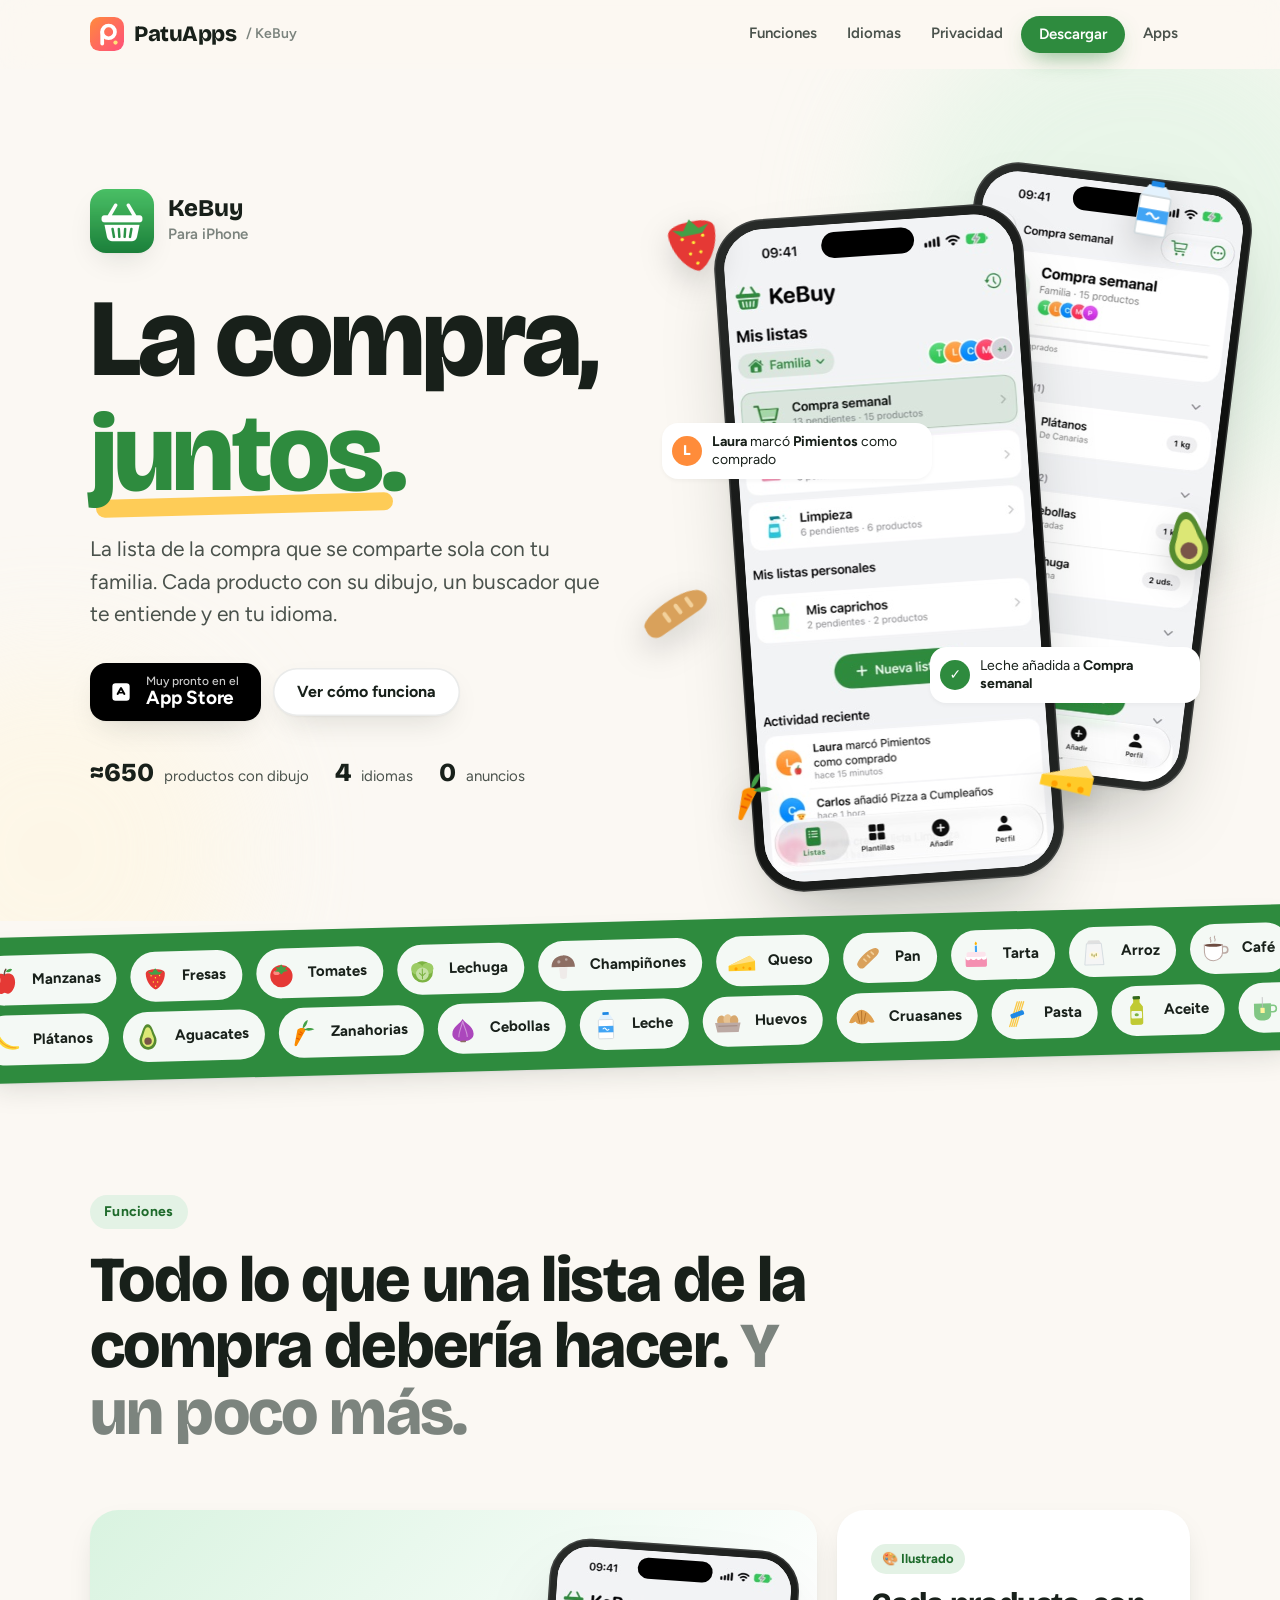
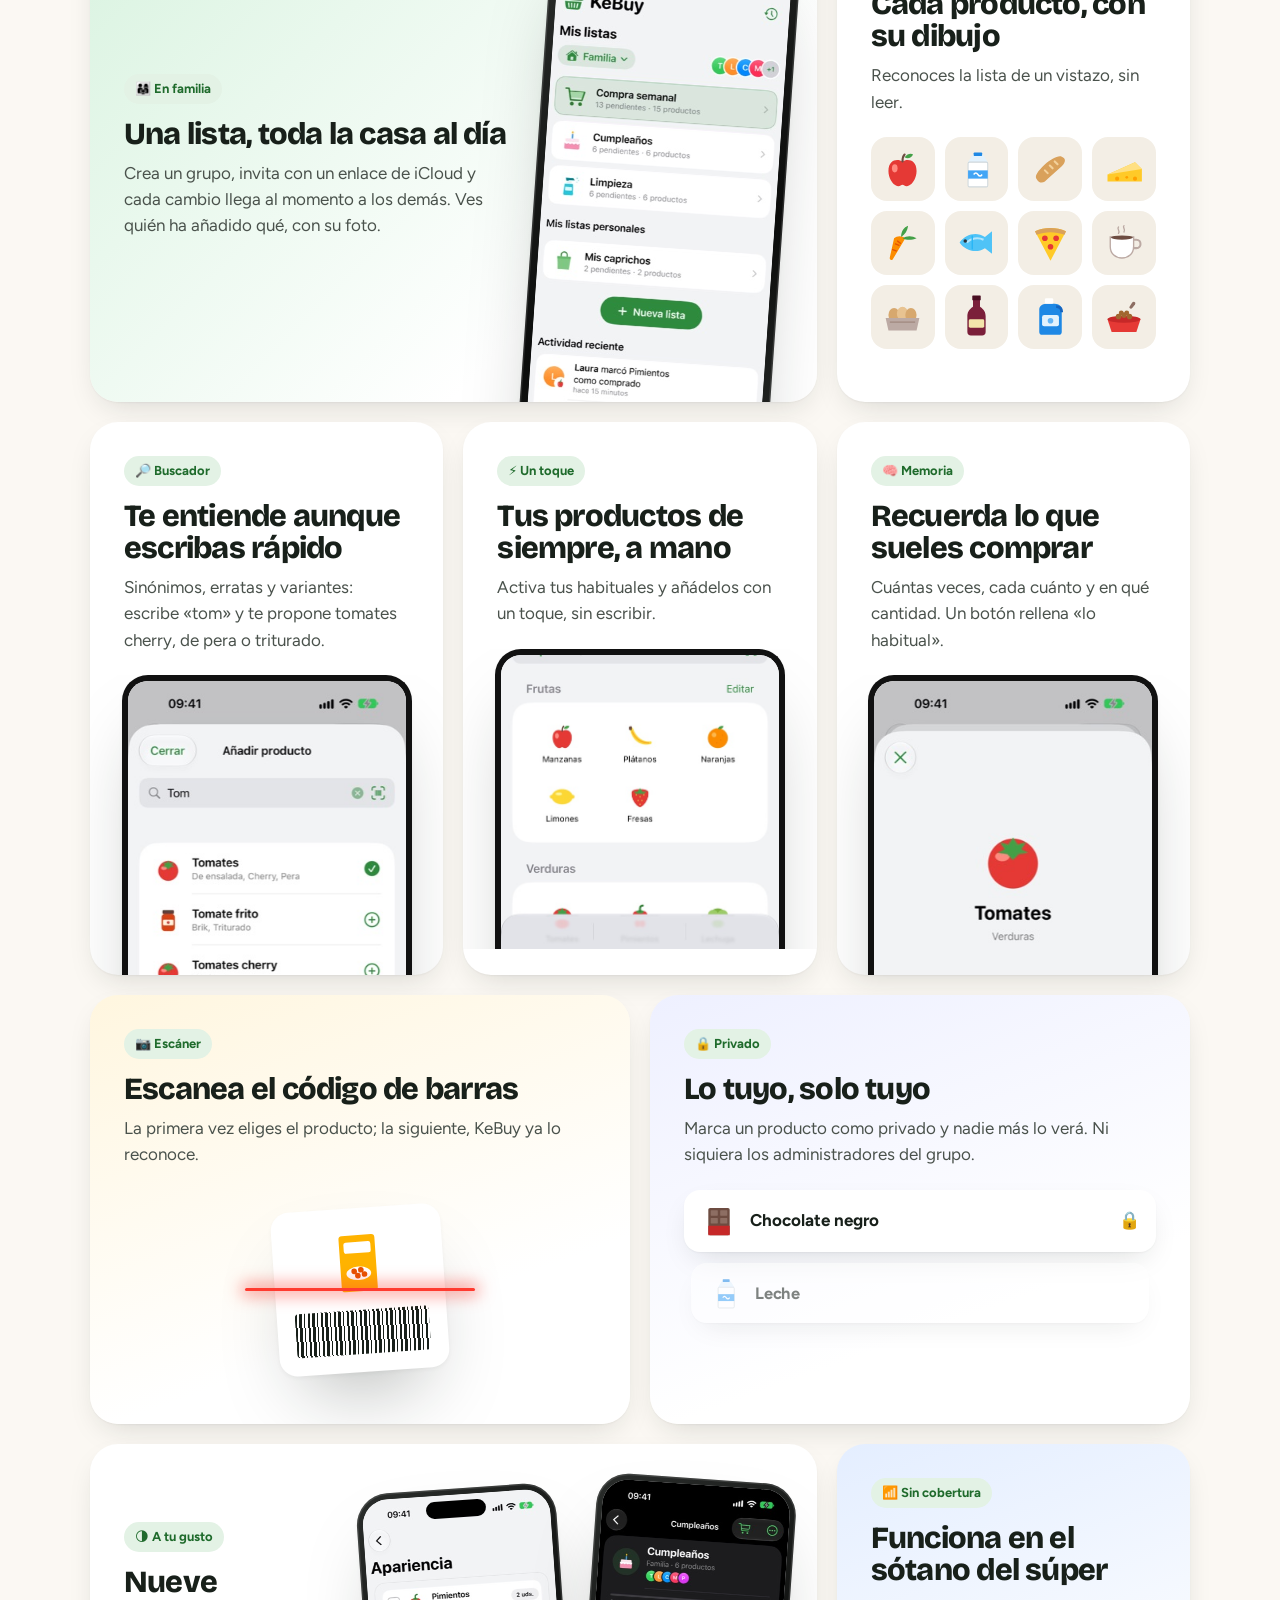
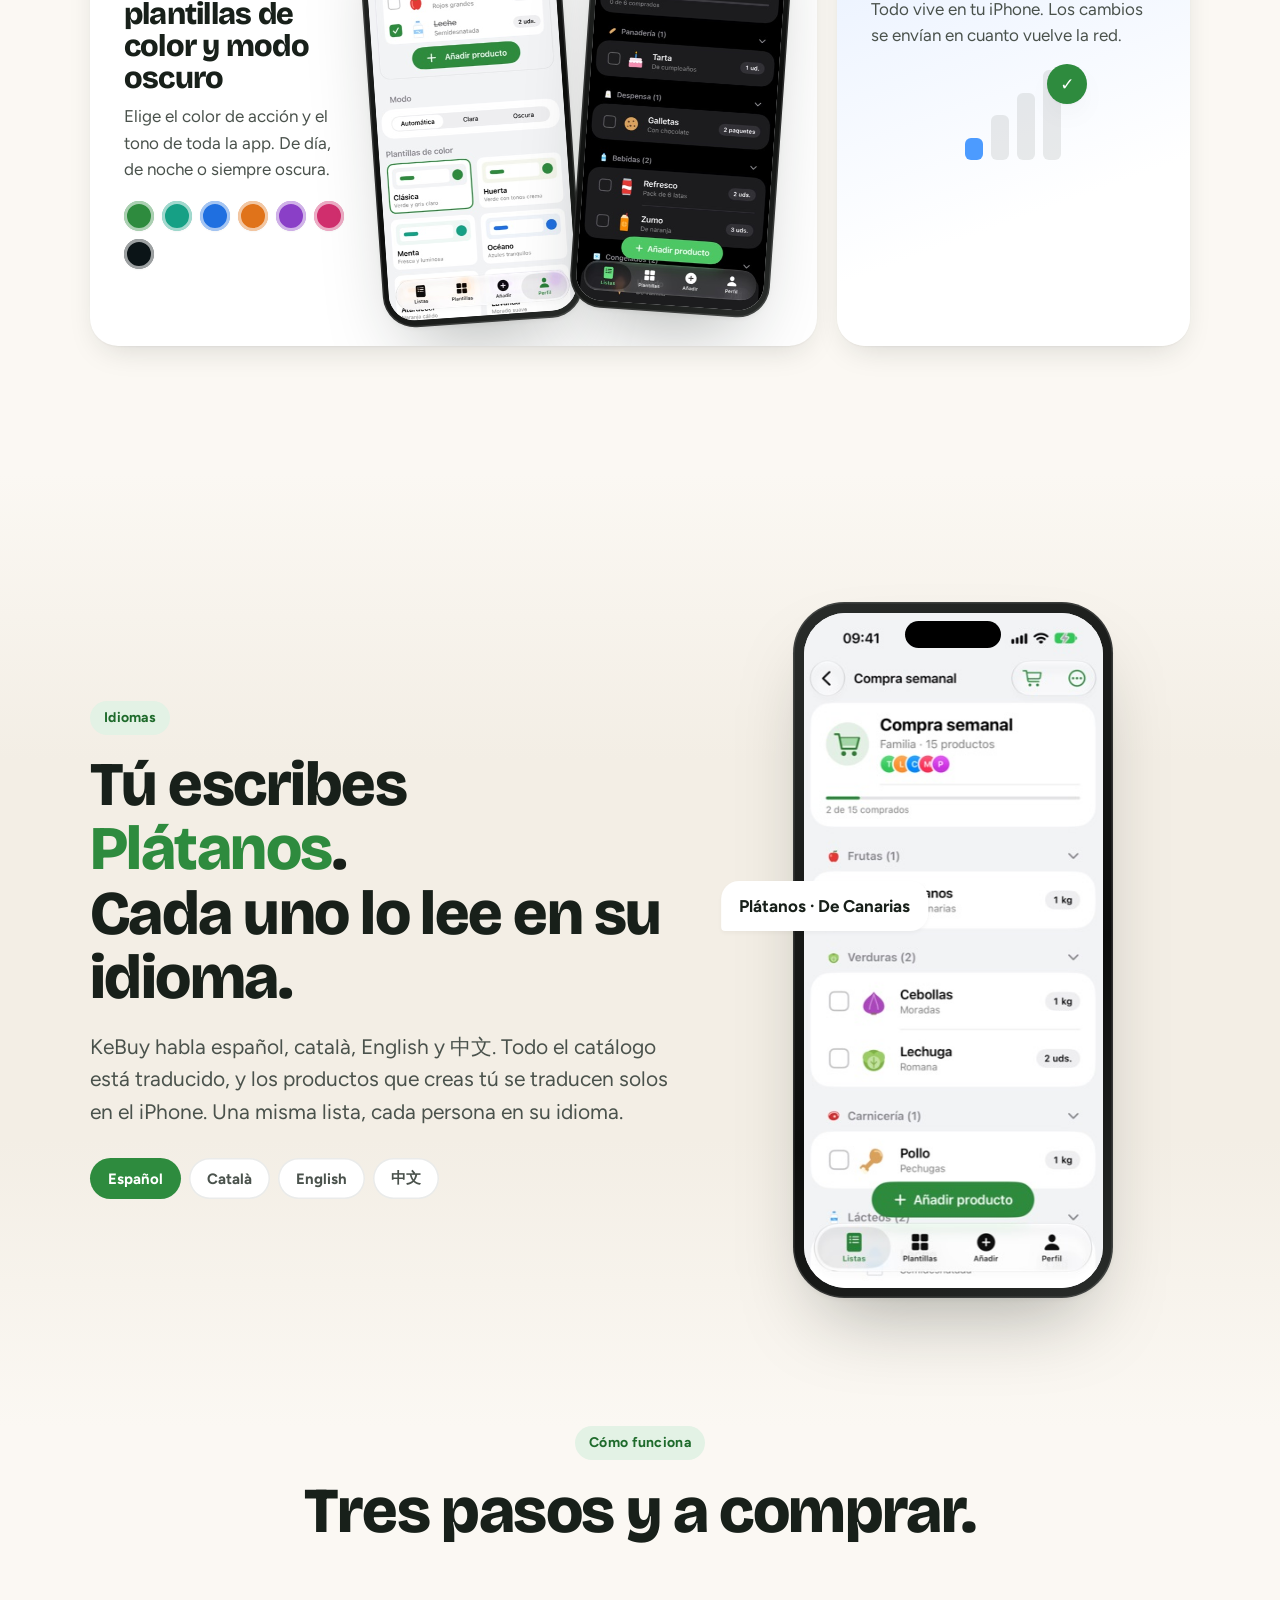
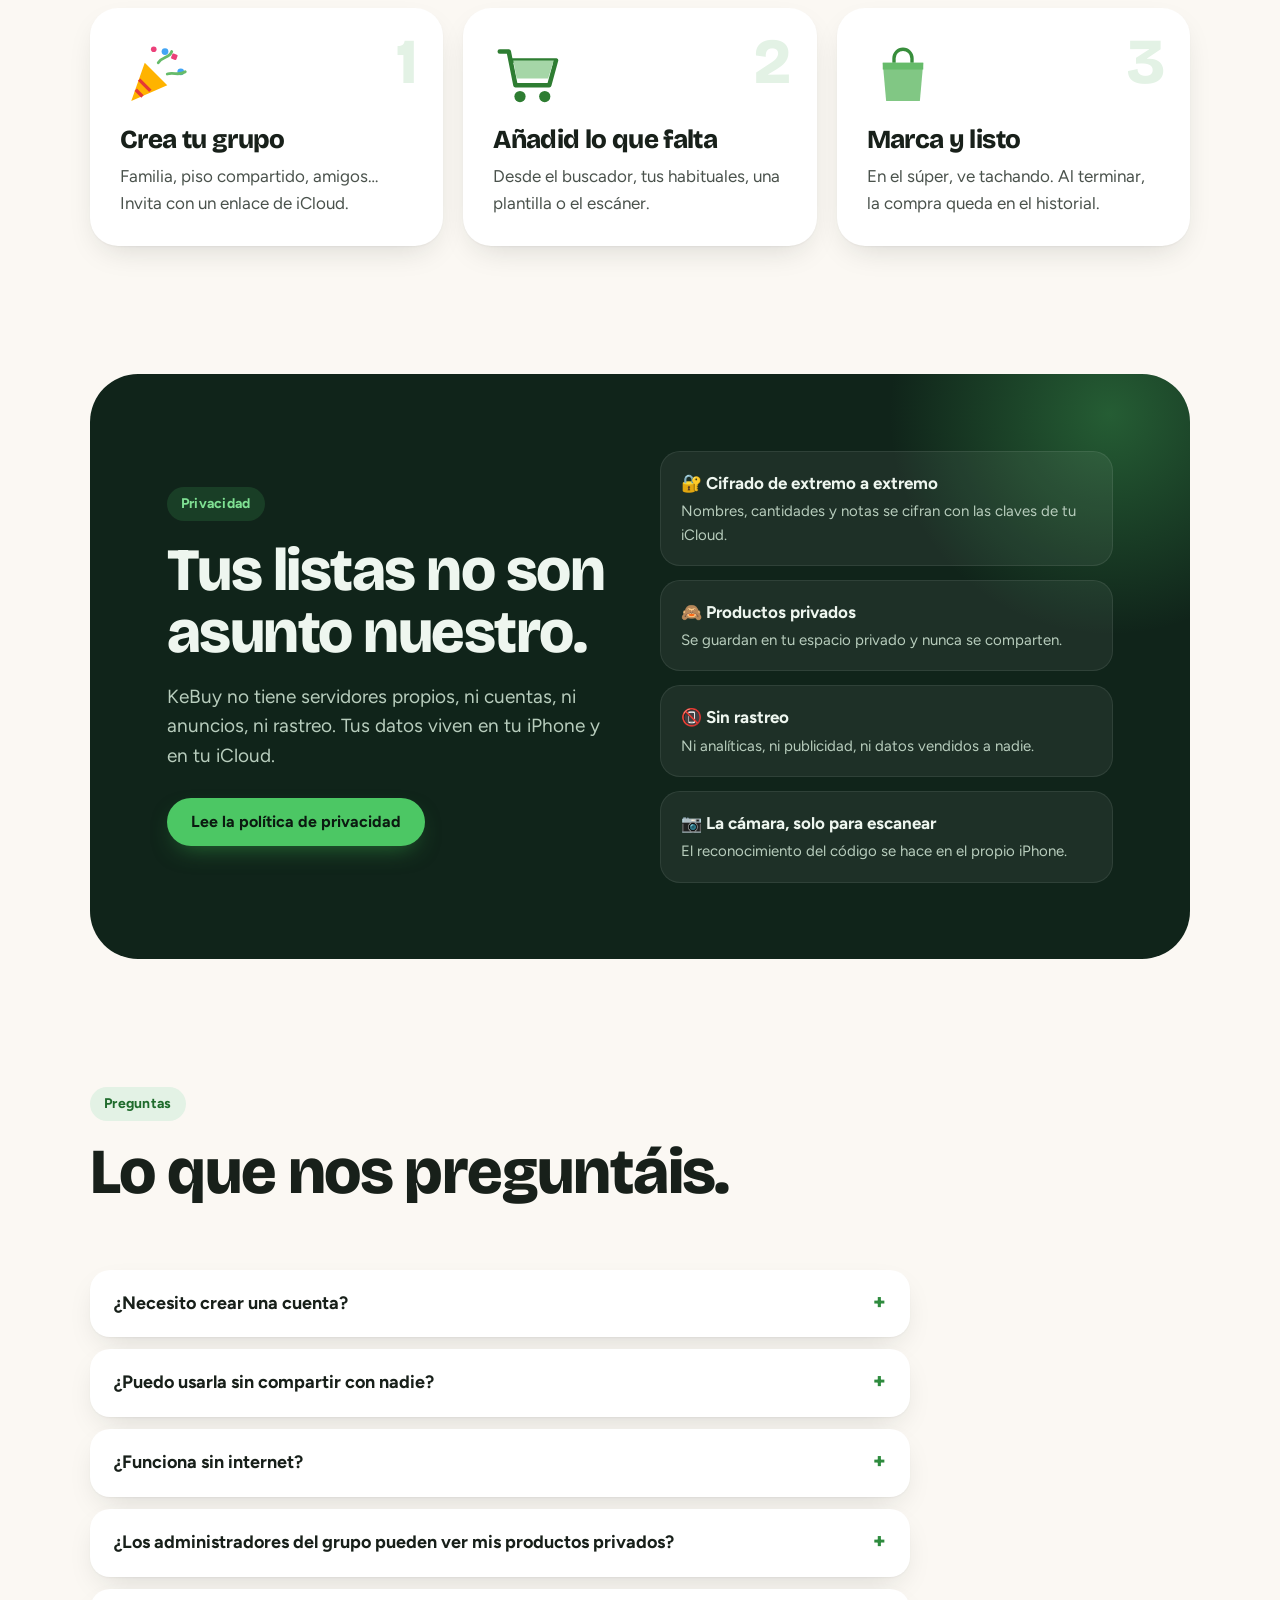
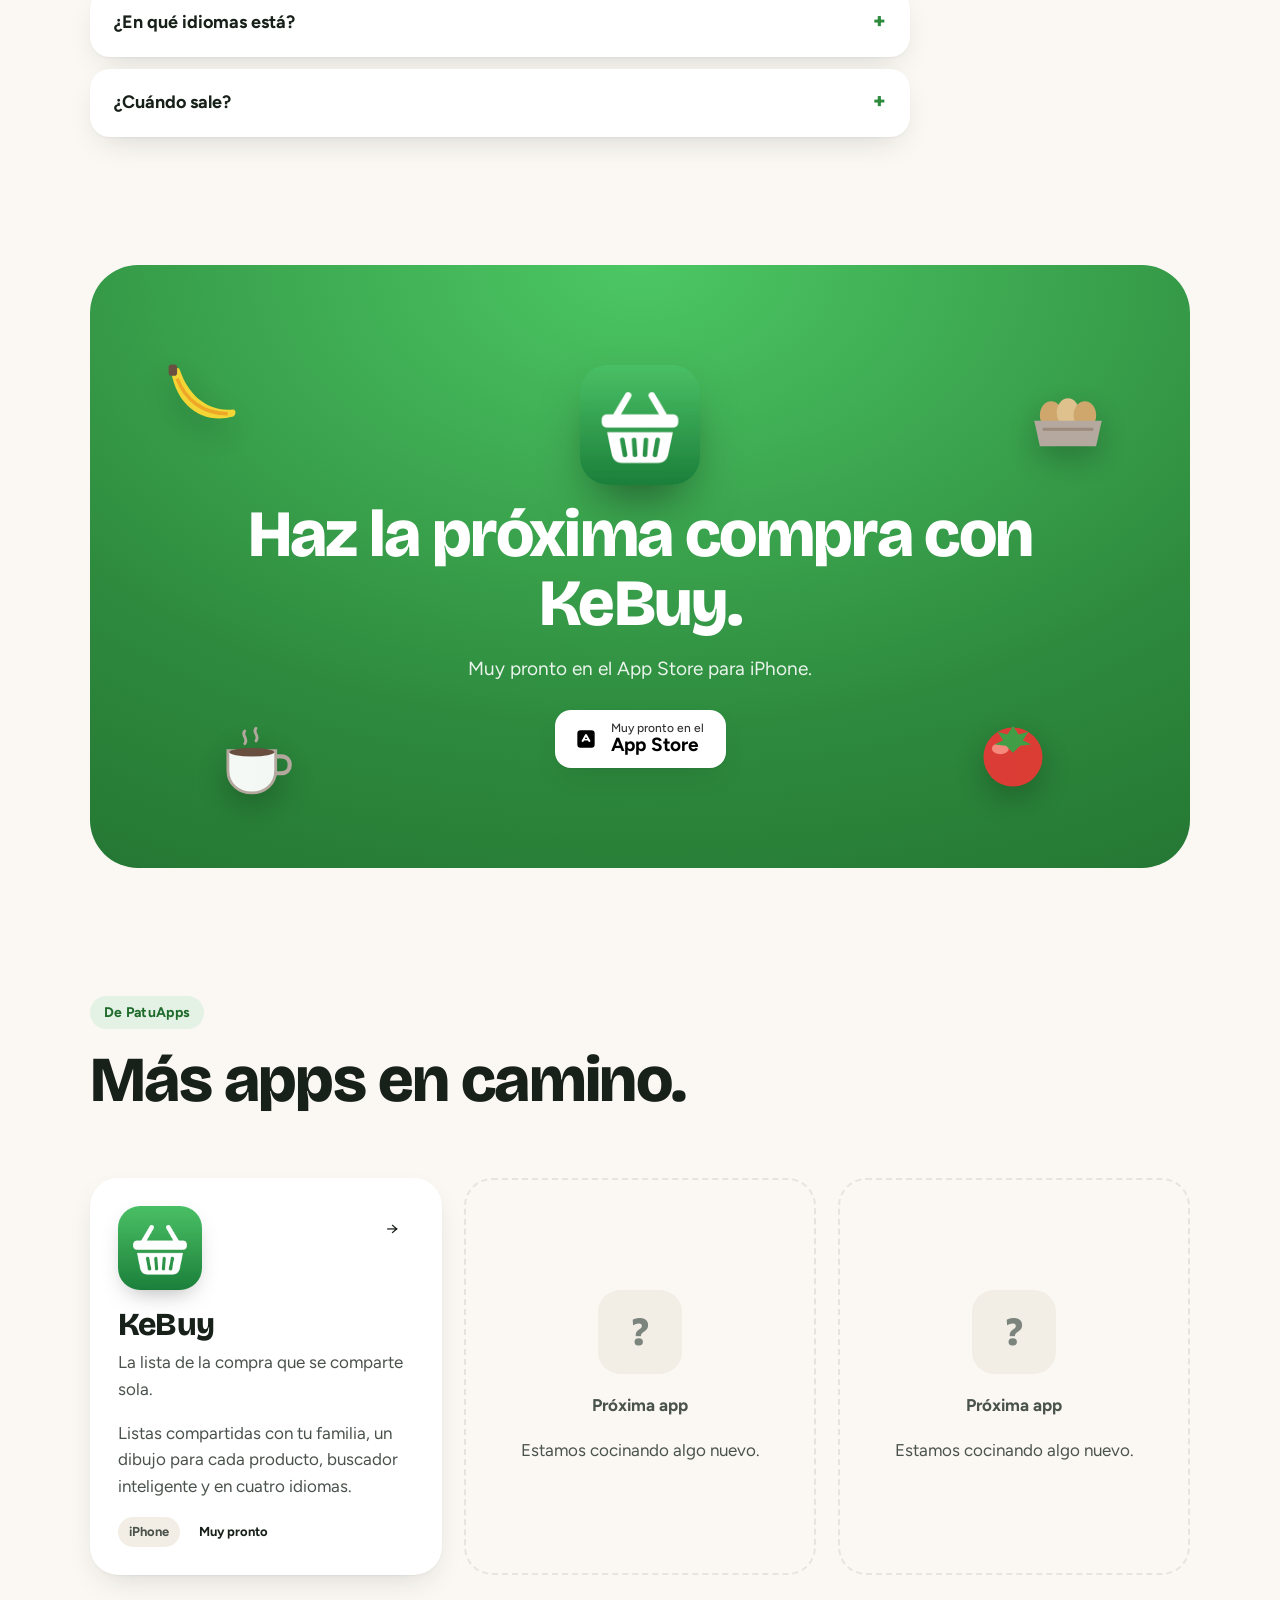
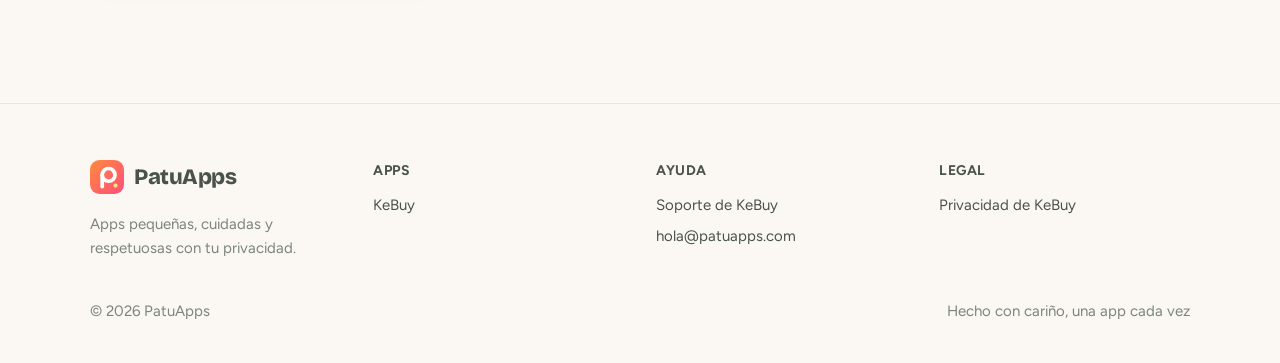
==== kebuy/index.html @ 8d9f0a18 "Web de PatuApps con la página de KeBuy Portada del estudio con catálogo de apps, página promocional " ====
<!doctype html>
<html lang="es" data-root="../" data-app="kebuy">
<head>
  <meta charset="utf-8">
  <meta name="viewport" content="width=device-width, initial-scale=1">
  <title>KeBuy · La lista de la compra que se comparte sola</title>
  <meta name="description" content="KeBuy es la lista de la compra para iPhone que compartes con tu familia: un dibujo para cada producto, buscador inteligente, escáner de códigos, productos privados y en cuatro idiomas.">
  <meta property="og:title" content="KeBuy · La compra, juntos">
  <meta property="og:description" content="La lista de la compra que se comparte sola con los tuyos.">
  <meta property="og:image" content="img/kebuy-icon.png">
  <meta name="theme-color" content="#2E8B3E">
  <link rel="icon" href="img/kebuy-icon.png">
  <link rel="apple-touch-icon" href="img/kebuy-icon.png">
  <link rel="preconnect" href="https://fonts.googleapis.com">
  <link rel="preconnect" href="https://fonts.gstatic.com" crossorigin>
  <link href="https://fonts.googleapis.com/css2?family=Bricolage+Grotesque:opsz,wght@12..96,600;12..96,800&family=Figtree:wght@400;500;600;700&display=swap" rel="stylesheet">
  <link rel="stylesheet" href="../assets/css/site.css">
  <link rel="stylesheet" href="kebuy.css">
</head>
<body>
  <header data-site-header data-links='<a class="nav-hide" href="#funciones">Funciones</a><a class="nav-hide" href="#idiomas">Idiomas</a><a class="nav-hide" href="#privacidad">Privacidad</a><a class="btn small" href="#descargar">Descargar</a>'></header>

  <main>
    <!-- ============ HERO ============ -->
    <section class="kb-hero">
      <div class="blob b1" aria-hidden="true"></div>
      <div class="blob b2" aria-hidden="true"></div>
      <div class="wrap">
        <div class="kb-hero-copy">
          <div class="app-id reveal">
            <img src="img/kebuy-icon.png" alt="" width="64" height="64">
            <div><strong>KeBuy</strong><span>Para iPhone</span></div>
          </div>
          <h1 class="reveal d1">La compra,<br><span class="hl">juntos.</span></h1>
          <p class="lead reveal d2">La lista de la compra que se comparte sola con tu familia. Cada producto con su dibujo, un buscador que te entiende y en tu idioma.</p>
          <div class="ctas reveal d3">
            <a class="store-badge" href="#descargar">
              <svg viewBox="0 0 24 24" fill="currentColor" aria-hidden="true"><path d="M7 4h10a3 3 0 0 1 3 3v10a3 3 0 0 1-3 3H7a3 3 0 0 1-3-3V7a3 3 0 0 1 3-3Zm5 3.5a.9.9 0 0 0-.8.45L8.1 13.4a.9.9 0 0 0 1.56.9l.53-.92h3.62l.53.92a.9.9 0 1 0 1.56-.9l-3.1-5.45a.9.9 0 0 0-.8-.45Zm0 2.7 1.08 1.88h-2.16L12 10.2Z"/></svg>
              <span><small>Muy pronto en el</small><strong>App Store</strong></span>
            </a>
            <a class="btn ghost" href="#funciones">Ver cómo funciona</a>
          </div>
          <ul class="mini-proof reveal d3">
            <li><b>≈650</b> productos con dibujo</li>
            <li><b>4</b> idiomas</li>
            <li><b>0</b> anuncios</li>
          </ul>
        </div>

        <div class="kb-hero-art" aria-hidden="true">
          <div class="phone p-back reveal d1" style="--w: clamp(200px, 24vw, 280px)"><img src="img/screens/list.jpg" alt=""></div>
          <div class="phone p-front reveal d2" style="--w: clamp(220px, 27vw, 310px)"><img src="img/screens/home.jpg" alt=""></div>
          <img class="flt" style="--x:-4%;--y:6%;--s:84px;--r:-12deg" src="img/ill/strawberry.svg" alt="">
          <img class="flt" style="--x:86%;--y:2%;--s:70px;--r:10deg;animation-delay:-2s" src="img/ill/milk.svg" alt="">
          <img class="flt" style="--x:92%;--y:52%;--s:78px;--r:-6deg;animation-delay:-4s" src="img/ill/avocado.svg" alt="">
          <img class="flt" style="--x:-8%;--y:62%;--s:90px;--r:8deg;animation-delay:-1s" src="img/ill/bread.svg" alt="">
          <img class="flt" style="--x:70%;--y:88%;--s:66px;--r:14deg;animation-delay:-3s" src="img/ill/cheese.svg" alt="">
          <img class="flt" style="--x:10%;--y:92%;--s:60px;--r:-4deg;animation-delay:-5s" src="img/ill/carrot.svg" alt="">
          <div class="toast t1"><span class="av" style="background:#ff8c3a">L</span><span><b>Laura</b> marcó <b>Pimientos</b> como comprado</span></div>
          <div class="toast t2"><span class="ok">✓</span><span>Leche añadida a <b>Compra semanal</b></span></div>
        </div>
      </div>
    </section>

    <!-- ============ CINTA DE PRODUCTOS ============ -->
    <section class="ribbon" aria-label="Algunas ilustraciones de productos">
      <div class="track" data-ribbon="0"></div>
      <div class="track rev" data-ribbon="1"></div>
    </section>

    <!-- ============ FUNCIONES ============ -->
    <section class="section" id="funciones">
      <div class="wrap">
        <div class="section-head">
          <span class="eyebrow reveal">Funciones</span>
          <h2 class="reveal d1">Todo lo que una lista de la compra debería hacer. <span class="muted">Y un poco más.</span></h2>
        </div>

        <div class="bento">
          <article class="tile t-share reveal">
            <div class="copy">
              <span class="tag">👨‍👩‍👧 En familia</span>
              <h3>Una lista, toda la casa al día</h3>
              <p>Crea un grupo, invita con un enlace de iCloud y cada cambio llega al momento a los demás. Ves quién ha añadido qué, con su foto.</p>
            </div>
            <div class="shot"><div class="phone" style="--w: 250px"><img src="img/screens/home.jpg" alt="Pantalla de listas de KeBuy con el grupo Familia y la actividad reciente" loading="lazy"></div></div>
          </article>

          <article class="tile t-ill reveal d1">
            <div class="copy">
              <span class="tag">🎨 Ilustrado</span>
              <h3>Cada producto, con su dibujo</h3>
              <p>Reconoces la lista de un vistazo, sin leer.</p>
            </div>
            <div class="ill-grid" data-ill-grid></div>
          </article>

          <article class="tile t-search reveal">
            <div class="copy">
              <span class="tag">🔎 Buscador</span>
              <h3>Te entiende aunque escribas rápido</h3>
              <p>Sinónimos, erratas y variantes: escribe «tom» y te propone tomates cherry, de pera o triturado.</p>
            </div>
            <div class="shot crop"><img src="img/screens/search.jpg" alt="Buscador de productos mostrando variantes de tomate" loading="lazy"></div>
          </article>

          <article class="tile t-mine reveal d1">
            <div class="copy">
              <span class="tag">⚡ Un toque</span>
              <h3>Tus productos de siempre, a mano</h3>
              <p>Activa tus habituales y añádelos con un toque, sin escribir.</p>
            </div>
            <div class="shot crop"><img src="img/screens/myproducts.jpg" alt="Cuadrícula de productos habituales con frutas" loading="lazy"></div>
          </article>

          <article class="tile t-usual reveal d2">
            <div class="copy">
              <span class="tag">🧠 Memoria</span>
              <h3>Recuerda lo que sueles comprar</h3>
              <p>Cuántas veces, cada cuánto y en qué cantidad. Un botón rellena «lo habitual».</p>
            </div>
            <div class="shot crop"><img src="img/screens/product.jpg" alt="Ficha de producto de tomates con variantes y cantidad" loading="lazy"></div>
          </article>

          <article class="tile t-scan reveal">
            <div class="copy">
              <span class="tag">📷 Escáner</span>
              <h3>Escanea el código de barras</h3>
              <p>La primera vez eliges el producto; la siguiente, KeBuy ya lo reconoce.</p>
            </div>
            <div class="scanner" aria-hidden="true">
              <div class="pack"><img src="img/ill/cereal.svg" alt=""><div class="barcode"></div></div>
              <div class="laser"></div>
            </div>
          </article>

          <article class="tile t-private reveal d1">
            <div class="copy">
              <span class="tag">🔒 Privado</span>
              <h3>Lo tuyo, solo tuyo</h3>
              <p>Marca un producto como privado y nadie más lo verá. Ni siquiera los administradores del grupo.</p>
            </div>
            <div class="lockrow" aria-hidden="true">
              <div class="item"><img src="img/ill/chocolate.svg" alt=""><span>Chocolate negro</span><i>🔒</i></div>
              <div class="item ghosted"><img src="img/ill/milk.svg" alt=""><span>Leche</span></div>
            </div>
          </article>

          <article class="tile t-theme reveal">
            <div class="copy">
              <span class="tag">🌗 A tu gusto</span>
              <h3>Nueve plantillas de color y modo oscuro</h3>
              <p>Elige el color de acción y el tono de toda la app. De día, de noche o siempre oscura.</p>
              <div class="swatches" aria-hidden="true">
                <i style="background:#2E8B3E"></i><i style="background:#16A085"></i><i style="background:#1F6FE0"></i><i style="background:#E0731A"></i><i style="background:#8A3FC7"></i><i style="background:#D12F6E"></i><i style="background:#0B1417"></i>
              </div>
            </div>
            <div class="duo">
              <div class="phone" style="--w: 200px"><img src="img/screens/themes.jpg" alt="Pantalla de apariencia con plantillas de color" loading="lazy"></div>
              <div class="phone" style="--w: 200px"><img src="img/screens/dark.jpg" alt="Lista de cumpleaños en modo oscuro" loading="lazy"></div>
            </div>
          </article>

          <article class="tile t-offline reveal d1">
            <div class="copy">
              <span class="tag">📶 Sin cobertura</span>
              <h3>Funciona en el sótano del súper</h3>
              <p>Todo vive en tu iPhone. Los cambios se envían en cuanto vuelve la red.</p>
            </div>
            <div class="signal" aria-hidden="true"><i></i><i></i><i></i><i></i><b>✓</b></div>
          </article>
        </div>
      </div>
    </section>

    <!-- ============ IDIOMAS ============ -->
    <section class="section langs" id="idiomas">
      <div class="wrap">
        <div class="langs-grid">
          <div>
            <span class="eyebrow reveal">Idiomas</span>
            <h2 class="reveal d1">Tú escribes <span style="white-space:nowrap"><span class="swap" data-swap>Plátanos</span>.</span><br>Cada uno lo lee en su idioma.</h2>
            <p class="lead reveal d2">KeBuy habla español, català, English y 中文. Todo el catálogo está traducido, y los productos que creas tú se traducen solos en el iPhone. Una misma lista, cada persona en su idioma.</p>
            <div class="lang-tabs reveal d3" role="tablist" aria-label="Idioma de la captura">
              <button class="chip on" role="tab" aria-selected="true" data-lang="es">Español</button>
              <button class="chip" role="tab" aria-selected="false" data-lang="ca">Català</button>
              <button class="chip" role="tab" aria-selected="false" data-lang="en">English</button>
              <button class="chip" role="tab" aria-selected="false" data-lang="zh">中文</button>
            </div>
          </div>
          <div class="lang-phone reveal d1">
            <div class="phone" style="--w: clamp(240px, 28vw, 320px)">
              <img data-lang-img src="img/screens/list.jpg" alt="La lista Compra semanal en español">
            </div>
            <div class="bubble" data-bubble>Plátanos · De Canarias</div>
          </div>
        </div>
      </div>
    </section>

    <!-- ============ CÓMO FUNCIONA ============ -->
    <section class="section" style="padding-top:0">
      <div class="wrap">
        <div class="section-head center">
          <span class="eyebrow reveal">Cómo funciona</span>
          <h2 class="reveal d1">Tres pasos y a comprar.</h2>
        </div>
        <ol class="steps">
          <li class="reveal"><span class="n">1</span><img src="img/ill/party.svg" alt=""><h3>Crea tu grupo</h3><p>Familia, piso compartido, amigos… Invita con un enlace de iCloud.</p></li>
          <li class="reveal d1"><span class="n">2</span><img src="img/ill/cart.svg" alt=""><h3>Añadid lo que falta</h3><p>Desde el buscador, tus habituales, una plantilla o el escáner.</p></li>
          <li class="reveal d2"><span class="n">3</span><img src="img/ill/bag.svg" alt=""><h3>Marca y listo</h3><p>En el súper, ve tachando. Al terminar, la compra queda en el historial.</p></li>
        </ol>
      </div>
    </section>

    <!-- ============ PRIVACIDAD ============ -->
    <section class="section" id="privacidad" style="padding-top:0">
      <div class="wrap">
        <div class="priv reveal">
          <div>
            <span class="eyebrow on-dark">Privacidad</span>
            <h2>Tus listas no son asunto nuestro.</h2>
            <p>KeBuy no tiene servidores propios, ni cuentas, ni anuncios, ni rastreo. Tus datos viven en tu iPhone y en tu iCloud.</p>
            <a class="btn" href="privacidad.html">Lee la política de privacidad</a>
          </div>
          <ul class="priv-list">
            <li><b>🔐 Cifrado de extremo a extremo</b><span>Nombres, cantidades y notas se cifran con las claves de tu iCloud.</span></li>
            <li><b>🙈 Productos privados</b><span>Se guardan en tu espacio privado y nunca se comparten.</span></li>
            <li><b>📵 Sin rastreo</b><span>Ni analíticas, ni publicidad, ni datos vendidos a nadie.</span></li>
            <li><b>📷 La cámara, solo para escanear</b><span>El reconocimiento del código se hace en el propio iPhone.</span></li>
          </ul>
        </div>
      </div>
    </section>

    <!-- ============ PREGUNTAS ============ -->
    <section class="section" style="padding-top:0">
      <div class="wrap faq-wrap">
        <div class="section-head">
          <span class="eyebrow reveal">Preguntas</span>
          <h2 class="reveal d1">Lo que nos preguntáis.</h2>
        </div>
        <div class="faq">
          <details class="reveal"><summary>¿Necesito crear una cuenta?</summary><p>No. KeBuy usa tu iCloud para sincronizar y compartir, así que no hay registro ni contraseñas nuevas.</p></details>
          <details class="reveal"><summary>¿Puedo usarla sin compartir con nadie?</summary><p>Claro. Tus listas personales son solo tuyas, y puedes tener grupos o no tenerlos.</p></details>
          <details class="reveal"><summary>¿Funciona sin internet?</summary><p>Sí. Todo funciona en el iPhone y los cambios se envían a iCloud cuando vuelve la conexión, sin perder nada.</p></details>
          <details class="reveal"><summary>¿Los administradores del grupo pueden ver mis productos privados?</summary><p>No. Los productos privados nunca salen de tu espacio privado de iCloud, así que nadie más puede verlos.</p></details>
          <details class="reveal"><summary>¿En qué idiomas está?</summary><p>Español, catalán, inglés y chino simplificado. Puedes cambiarlo en Perfil → Idioma.</p></details>
          <details class="reveal"><summary>¿Cuándo sale?</summary><p>Muy pronto en el App Store. Ahora mismo está en pruebas con TestFlight.</p></details>
        </div>
      </div>
    </section>

    <!-- ============ DESCARGA ============ -->
    <section class="section" id="descargar" style="padding-top:0">
      <div class="wrap">
        <div class="cta reveal">
          <img class="cta-icon" src="img/kebuy-icon.png" alt="" width="120" height="120">
          <h2>Haz la próxima compra con KeBuy.</h2>
          <p>Muy pronto en el App Store para iPhone.</p>
          <a class="store-badge light" data-store href="#descargar">
            <svg viewBox="0 0 24 24" fill="currentColor" aria-hidden="true"><path d="M7 4h10a3 3 0 0 1 3 3v10a3 3 0 0 1-3 3H7a3 3 0 0 1-3-3V7a3 3 0 0 1 3-3Zm5 3.5a.9.9 0 0 0-.8.45L8.1 13.4a.9.9 0 0 0 1.56.9l.53-.92h3.62l.53.92a.9.9 0 1 0 1.56-.9l-3.1-5.45a.9.9 0 0 0-.8-.45Zm0 2.7 1.08 1.88h-2.16L12 10.2Z"/></svg>
            <span><small>Muy pronto en el</small><strong>App Store</strong></span>
          </a>
          <img class="cta-flt f1" src="img/ill/banana.svg" alt="" aria-hidden="true">
          <img class="cta-flt f2" src="img/ill/eggs.svg" alt="" aria-hidden="true">
          <img class="cta-flt f3" src="img/ill/coffee.svg" alt="" aria-hidden="true">
          <img class="cta-flt f4" src="img/ill/tomato.svg" alt="" aria-hidden="true">
        </div>
      </div>
    </section>

    <section class="section" style="padding-top:0">
      <div class="wrap">
        <div class="section-head">
          <span class="eyebrow reveal">De PatuApps</span>
          <h2 class="reveal d1">Más apps en camino.</h2>
        </div>
        <div class="app-grid" data-app-grid></div>
      </div>
    </section>
  </main>

  <footer data-site-footer></footer>

  <script src="../assets/js/apps.js"></script>
  <script src="../assets/js/site.js"></script>
  <script src="kebuy.js"></script>
</body>
</html>
---- assets/css/site.css ----
/* =========================================================
   PatuApps · sistema de diseño compartido por todas las webs
   Cada app redefine --accent / --accent-soft / --accent-ink.
   ========================================================= */

:root {
  --bg: #fbf8f3;
  --bg-2: #f3eee5;
  --surface: #ffffff;
  --ink: #18201a;
  --ink-2: #4a524c;
  --ink-3: #7c847e;
  --line: rgba(24, 32, 26, 0.09);
  --shadow: 0 1px 2px rgba(24, 32, 26, 0.04), 0 12px 32px -12px rgba(24, 32, 26, 0.18);
  --shadow-lg: 0 2px 4px rgba(24, 32, 26, 0.04), 0 40px 80px -30px rgba(24, 32, 26, 0.35);

  --accent: #ff6b3d;          /* color de PatuApps */
  --accent-soft: #ffe7dc;
  --accent-ink: #b8401a;

  --sun: #ffc53d;
  --sky: #4c9bff;
  --berry: #ff5f8f;
  --leaf: #3fbf5f;

  --radius: 28px;
  --radius-sm: 18px;
  --max: 1180px;
  --gutter: clamp(16px, 4vw, 40px);

  --font-display: "Bricolage Grotesque", ui-rounded, "SF Pro Rounded", system-ui, sans-serif;
  --font-body: "Figtree", system-ui, -apple-system, "PingFang SC", "Segoe UI", sans-serif;
  color-scheme: light;
}

@media (prefers-color-scheme: dark) {
  :root:not([data-theme="light"]) {
    --bg: #0f1311;
    --bg-2: #161b18;
    --surface: #1b211e;
    --ink: #f1f4ef;
    --ink-2: #b9c1bb;
    --ink-3: #87908a;
    --line: rgba(255, 255, 255, 0.09);
    --shadow: 0 1px 2px rgba(0, 0, 0, 0.3), 0 12px 32px -12px rgba(0, 0, 0, 0.6);
    --shadow-lg: 0 2px 4px rgba(0, 0, 0, 0.3), 0 40px 80px -30px rgba(0, 0, 0, 0.8);
    --accent-soft: #3a2117;
    --accent-ink: #ff9a77;
    color-scheme: dark;
  }
}
:root[data-theme="dark"] {
  --bg: #0f1311; --bg-2: #161b18; --surface: #1b211e;
  --ink: #f1f4ef; --ink-2: #b9c1bb; --ink-3: #87908a; --line: rgba(255,255,255,.09);
  --accent-soft: #3a2117; --accent-ink: #ff9a77; color-scheme: dark;
}

*, *::before, *::after { box-sizing: border-box; }
html { -webkit-text-size-adjust: 100%; scroll-behavior: smooth; }
body {
  margin: 0;
  background: var(--bg);
  color: var(--ink);
  font-family: var(--font-body);
  font-size: 17px;
  line-height: 1.55;
  -webkit-font-smoothing: antialiased;
  overflow-x: hidden;
}
img { max-width: 100%; display: block; }
a { color: inherit; }
h1, h2, h3 { font-family: var(--font-display); line-height: 1.04; letter-spacing: -0.025em; margin: 0; font-weight: 800; }
p { margin: 0; }

.wrap { width: 100%; max-width: var(--max); margin: 0 auto; padding: 0 var(--gutter); }
.eyebrow {
  display: inline-flex; align-items: center; gap: 8px;
  font-weight: 700; font-size: 14px; letter-spacing: .02em;
  color: var(--accent-ink); background: var(--accent-soft);
  padding: 6px 14px; border-radius: 999px;
}
.lead { font-size: clamp(18px, 2vw, 21px); color: var(--ink-2); max-width: 38em; }
.section { padding: clamp(72px, 10vw, 140px) 0; }
.section-head { display: grid; gap: 18px; max-width: 760px; margin-bottom: clamp(36px, 5vw, 64px); }
.section-head h2 { font-size: clamp(36px, 5.4vw, 64px); }
.center { text-align: center; margin-left: auto; margin-right: auto; justify-items: center; }
.section-head .eyebrow { justify-self: start; }
.section-head.center .eyebrow { justify-self: center; }

/* ---------- Cabecera ---------- */
.site-header {
  position: sticky; top: 0; z-index: 50;
  background: color-mix(in srgb, var(--bg) 78%, transparent);
  backdrop-filter: saturate(1.6) blur(18px);
  -webkit-backdrop-filter: saturate(1.6) blur(18px);
  border-bottom: 1px solid transparent;
  transition: border-color .3s;
}
.site-header.scrolled { border-bottom-color: var(--line); }
.site-header .wrap { display: flex; align-items: center; justify-content: space-between; height: 68px; gap: 16px; }
.brand { display: inline-flex; align-items: center; gap: 10px; text-decoration: none; font-family: var(--font-display); font-weight: 800; font-size: 22px; letter-spacing: -0.02em; }
.brand-mark { width: 34px; height: 34px; flex: none; }
.brand small { font-family: var(--font-body); font-weight: 600; font-size: 14px; color: var(--ink-3); letter-spacing: 0; }
.nav { display: flex; align-items: center; gap: 6px; }
.nav a { text-decoration: none; font-weight: 600; font-size: 15px; color: var(--ink-2); padding: 8px 12px; border-radius: 999px; }
.nav a:hover { color: var(--ink); background: var(--bg-2); }
.nav a.btn, .nav a.btn:hover { color: #fff; background: var(--accent); }
.nav .nav-hide { display: none; }
@media (min-width: 760px) { .nav .nav-hide { display: inline-block; } }

/* ---------- Botones ---------- */
.btn {
  display: inline-flex; align-items: center; justify-content: center; gap: 10px;
  font: 700 16px/1 var(--font-body); text-decoration: none; cursor: pointer;
  padding: 16px 24px; border-radius: 999px; border: 0;
  background: var(--accent); color: #fff;
  box-shadow: 0 10px 24px -10px color-mix(in srgb, var(--accent) 80%, transparent);
  transition: transform .2s cubic-bezier(.2,.8,.2,1), box-shadow .2s;
}
.btn:hover { transform: translateY(-2px); box-shadow: 0 16px 30px -12px color-mix(in srgb, var(--accent) 85%, transparent); }
.btn:focus-visible, .nav a:focus-visible, .chip:focus-visible { outline: 3px solid color-mix(in srgb, var(--accent) 55%, transparent); outline-offset: 3px; }
.btn.small { padding: 11px 18px; font-size: 15px; }
.btn.ghost { background: var(--surface); color: var(--ink); box-shadow: inset 0 0 0 1.5px var(--line), var(--shadow); }
.btn.dark { background: var(--ink); color: var(--bg); box-shadow: var(--shadow); }
.btn svg { width: 20px; height: 20px; }

.store-badge {
  display: inline-flex; align-items: center; gap: 12px; text-decoration: none;
  background: #000; color: #fff; padding: 12px 22px 12px 18px; border-radius: 16px;
  box-shadow: var(--shadow);
}
:root[data-theme="dark"] .store-badge { box-shadow: inset 0 0 0 1px rgba(255,255,255,.25); }
@media (prefers-color-scheme: dark) { :root:not([data-theme="light"]) .store-badge { box-shadow: inset 0 0 0 1px rgba(255,255,255,.25); } }
.store-badge svg { width: 26px; height: 26px; }
.store-badge span { display: grid; line-height: 1.1; text-align: left; }
.store-badge small { font-size: 12px; opacity: .8; font-weight: 500; }
.store-badge strong { font-size: 19px; font-weight: 700; letter-spacing: -0.01em; }

/* ---------- Marco de iPhone ---------- */
.phone {
  --w: 300px;
  position: relative; width: var(--w); aspect-ratio: 1206 / 2622;
  border-radius: calc(var(--w) * 0.16);
  padding: calc(var(--w) * 0.032);
  background: linear-gradient(145deg, #2a2d2b, #0b0c0b 60%, #2a2d2b);
  box-shadow: var(--shadow-lg), inset 0 0 0 1.5px rgba(255,255,255,.12);
  flex: none;
}
.phone::after { /* isla dinámica */
  content: ""; position: absolute; top: calc(var(--w) * 0.058); left: 50%; transform: translateX(-50%);
  width: 30%; height: calc(var(--w) * 0.085); border-radius: 999px; background: #000; z-index: 2;
}
.phone img { width: 100%; height: 100%; object-fit: cover; object-position: top; border-radius: calc(var(--w) * 0.13); background: #f2f3f5; }
.phone.cropped { aspect-ratio: auto; }
.phone.cropped img { height: auto; }

/* ---------- Tarjetas de apps (portada y pie) ---------- */
.app-grid { display: grid; gap: 22px; grid-template-columns: repeat(auto-fill, minmax(min(100%, 320px), 1fr)); }
.app-card {
  --accent: var(--app-accent, var(--accent));
  position: relative; overflow: hidden; display: grid; gap: 18px; align-content: start;
  padding: 28px; border-radius: var(--radius); background: var(--surface);
  box-shadow: var(--shadow); text-decoration: none; min-height: 300px;
  transition: transform .35s cubic-bezier(.2,.8,.2,1), box-shadow .35s;
}
a.app-card:hover { transform: translateY(-6px) rotate(-.4deg); box-shadow: var(--shadow-lg); }
.app-card .app-icon { width: 84px; height: 84px; border-radius: 22px; box-shadow: 0 10px 24px -10px rgba(0,0,0,.35); }
.app-card h3 { font-size: 32px; }
.app-card p { color: var(--ink-2); }
.app-card .meta { display: flex; flex-wrap: wrap; gap: 8px; margin-top: auto; }
.pill { font-size: 13px; font-weight: 700; padding: 5px 11px; border-radius: 999px; background: var(--bg-2); color: var(--ink-2); }
.pill.accent { background: color-mix(in srgb, var(--accent) 14%, transparent); color: var(--accent); }
.app-card .arrow { position: absolute; top: 28px; right: 28px; width: 44px; height: 44px; border-radius: 50%; display: grid; place-items: center; background: color-mix(in srgb, var(--accent) 12%, transparent); color: var(--accent); transition: transform .3s; }
a.app-card:hover .arrow { transform: translateX(4px); }
.app-card .glow { position: absolute; right: -60px; bottom: -60px; width: 220px; height: 220px; border-radius: 50%; background: radial-gradient(circle, color-mix(in srgb, var(--accent) 22%, transparent), transparent 70%); pointer-events: none; }
.app-card.placeholder { background: transparent; box-shadow: none; border: 2px dashed var(--line); place-content: center; justify-items: center; text-align: center; color: var(--ink-3); }
.app-card.placeholder .q { width: 84px; height: 84px; border-radius: 22px; display: grid; place-items: center; font: 800 40px var(--font-display); background: var(--bg-2); color: var(--ink-3); }

/* ---------- Pie ---------- */
.site-footer { padding: 56px 0 40px; border-top: 1px solid var(--line); color: var(--ink-3); font-size: 15px; }
.site-footer .cols { display: grid; gap: 32px; grid-template-columns: repeat(auto-fit, minmax(180px, 1fr)); margin-bottom: 40px; }
.site-footer h4 { margin: 0 0 12px; font-size: 14px; letter-spacing: .04em; text-transform: uppercase; color: var(--ink-2); }
.site-footer ul { list-style: none; margin: 0; padding: 0; display: grid; gap: 8px; }
.site-footer a { text-decoration: none; color: var(--ink-2); }
.site-footer a:hover { color: var(--ink); }
.site-footer .bottom { display: flex; flex-wrap: wrap; gap: 12px; justify-content: space-between; }

/* ---------- Animación al aparecer ---------- */
.reveal { opacity: 0; transform: translateY(28px); transition: opacity .8s cubic-bezier(.2,.8,.2,1), transform .8s cubic-bezier(.2,.8,.2,1); }
.reveal.in { opacity: 1; transform: none; }
.reveal.d1 { transition-delay: .08s; } .reveal.d2 { transition-delay: .16s; } .reveal.d3 { transition-delay: .24s; }

@keyframes float { 0%,100% { transform: translateY(0) rotate(var(--r, 0deg)); } 50% { transform: translateY(-14px) rotate(calc(var(--r, 0deg) + 6deg)); } }
@keyframes marquee { to { transform: translateX(-50%); } }

@media (prefers-reduced-motion: reduce) {
  *, *::before, *::after { animation: none !important; transition: none !important; }
  .reveal { opacity: 1; transform: none; }
  html { scroll-behavior: auto; }
}

/* ---------- Páginas de texto (privacidad, soporte) ---------- */
.doc { max-width: 760px; margin: 0 auto; padding: clamp(48px, 8vw, 96px) var(--gutter); }
.doc h1 { font-size: clamp(38px, 6vw, 58px); margin: 16px 0 12px; }
.doc .updated { color: var(--ink-3); font-size: 15px; margin-bottom: 36px; }
.doc h2 { font-size: 26px; margin: 44px 0 12px; }
.doc p, .doc li { color: var(--ink-2); }
.doc p + p { margin-top: 12px; }
.doc ul { padding-left: 1.2em; display: grid; gap: 8px; }
.doc .card { background: var(--surface); border-radius: var(--radius-sm); padding: 22px 24px; box-shadow: var(--shadow); margin: 20px 0; }
.doc details { background: var(--surface); border-radius: var(--radius-sm); padding: 18px 22px; box-shadow: var(--shadow); margin: 12px 0; }
.doc summary { cursor: pointer; font-weight: 700; color: var(--ink); }
.doc details p { margin-top: 10px; }
---- kebuy/kebuy.css ----
/* KeBuy · estilos propios de la página. El sistema base está en /assets/css/site.css */
:root {
  --accent: #2e8b3e;
  --accent-soft: #e3f2e5;
  --accent-ink: #1f6b2c;
  --kb-mint: #d9f3e0;
  --kb-cream: #fff6df;
}
@media (prefers-color-scheme: dark) {
  :root:not([data-theme="light"]) { --accent: #4cc764; --accent-soft: #17301d; --accent-ink: #7fe093; --kb-mint: #14261a; --kb-cream: #2a2416; }
}
:root[data-theme="dark"] { --accent: #4cc764; --accent-soft: #17301d; --accent-ink: #7fe093; --kb-mint: #14261a; --kb-cream: #2a2416; }

.muted { color: var(--ink-3); }

/* ---------- Hero ---------- */
.kb-hero { position: relative; overflow: hidden; padding: clamp(40px, 7vw, 96px) 0 clamp(56px, 8vw, 110px); }
.kb-hero .wrap { position: relative; display: grid; gap: clamp(40px, 6vw, 64px); align-items: center; }
@media (min-width: 980px) { .kb-hero .wrap { grid-template-columns: 1fr 1fr; } }
.kb-hero h1 { font-size: clamp(56px, 8.6vw, 112px); margin: 22px 0 22px; }
.kb-hero .hl { color: var(--accent); position: relative; white-space: nowrap; }
.kb-hero .hl::after {
  content: ""; position: absolute; left: 2%; right: 4%; bottom: .06em; height: .16em; z-index: -1;
  background: var(--sun); border-radius: 999px; transform: rotate(-1.5deg); opacity: .85;
}
.kb-hero .ctas { display: flex; flex-wrap: wrap; gap: 12px; align-items: center; margin-top: 32px; }
.app-id { display: inline-flex; align-items: center; gap: 14px; }
.app-id img { width: 64px; height: 64px; border-radius: 16px; box-shadow: var(--shadow); }
.app-id strong { display: block; font: 800 24px/1 var(--font-display); }
.app-id span { color: var(--ink-3); font-weight: 600; font-size: 15px; }
.mini-proof { list-style: none; padding: 0; margin: 36px 0 0; display: flex; flex-wrap: wrap; gap: 10px 26px; color: var(--ink-2); font-size: 15px; }
.mini-proof b { font: 800 26px var(--font-display); color: var(--ink); margin-right: 6px; }

.blob { position: absolute; border-radius: 50%; filter: blur(60px); opacity: .55; pointer-events: none; }
.blob.b1 { width: 520px; height: 520px; right: -120px; top: -80px; background: var(--kb-mint); }
.blob.b2 { width: 380px; height: 380px; left: -140px; bottom: -120px; background: var(--kb-cream); }

.kb-hero-art { position: relative; height: clamp(520px, 60vw, 660px); max-width: 600px; width: 100%; margin: 0 auto; }
.kb-hero-art .phone { position: absolute; }
.kb-hero-art .p-back { left: 52%; top: 2%; transform: rotate(7deg); }
.kb-hero-art .p-front { left: 12%; top: 8%; transform: rotate(-4deg); }
.kb-hero-art .p-back.in { transform: rotate(7deg); }
.kb-hero-art .p-front.in { transform: rotate(-4deg); }
@media (max-width: 560px) {
  .kb-hero-art { height: 520px; }
  .kb-hero-art .p-front { left: 4%; }
  .kb-hero-art .p-back { left: 40%; }
}
.flt { position: absolute; left: var(--x); top: var(--y); width: var(--s); height: var(--s); z-index: 3;
  filter: drop-shadow(0 12px 16px rgba(0,0,0,.18)); animation: float 6.5s ease-in-out infinite; transform: rotate(var(--r)); }
.toast {
  position: absolute; z-index: 4; display: flex; align-items: center; gap: 10px;
  background: var(--surface); color: var(--ink); border-radius: 16px; padding: 10px 14px 10px 10px;
  font-size: 14px; box-shadow: var(--shadow-lg); max-width: 270px; line-height: 1.3;
  animation: float 8s ease-in-out infinite;
}
.toast .av { width: 30px; height: 30px; border-radius: 50%; color: #fff; display: grid; place-items: center; font-weight: 800; flex: none; }
.toast .ok { width: 30px; height: 30px; border-radius: 50%; background: var(--accent); color: #fff; display: grid; place-items: center; font-weight: 800; flex: none; }
.toast.t1 { left: -2%; top: 40%; }
.toast.t2 { right: -2%; top: 74%; animation-delay: -3s; }
@media (max-width: 560px) { .toast.t1 { left: 0; top: 46%; } .toast.t2 { right: 0; } }

/* ---------- Cinta de ilustraciones ---------- */
.ribbon { padding: 18px 0; background: var(--accent); overflow: hidden; display: grid; gap: 10px; transform: rotate(-1.5deg); margin: 0 -20px; box-shadow: var(--shadow); }
.ribbon .track { display: flex; gap: 14px; width: max-content; animation: marquee 60s linear infinite; }
.ribbon .track.rev { animation-direction: reverse; animation-duration: 70s; }
.ribbon .chip-ill { display: inline-flex; align-items: center; gap: 10px; padding: 8px 16px 8px 8px; border-radius: 999px; background: rgba(255,255,255,.95); color: #18201a; font-weight: 700; font-size: 15px; white-space: nowrap; }
.ribbon .chip-ill img { width: 34px; height: 34px; }

/* ---------- Bento de funciones ---------- */
.bento { display: grid; gap: 20px; grid-template-columns: 1fr; }
@media (min-width: 760px) { .bento { grid-template-columns: repeat(6, 1fr); } }
.tile {
  position: relative; overflow: hidden; border-radius: var(--radius); background: var(--surface);
  box-shadow: var(--shadow); padding: clamp(24px, 3vw, 34px); display: grid; gap: 22px; align-content: start;
}
.tile h3 { font-size: clamp(24px, 2.4vw, 32px); }
.tile p { color: var(--ink-2); margin-top: 10px; }
.tile .tag { display: inline-block; font-size: 13px; font-weight: 700; color: var(--accent-ink); background: var(--accent-soft); padding: 5px 11px; border-radius: 999px; margin-bottom: 14px; }
.tile .shot { display: flex; justify-content: center; }
.tile .shot.crop { margin: 0 calc(-1 * clamp(24px, 3vw, 34px)) calc(-1 * clamp(24px, 3vw, 34px)); height: 300px; overflow: hidden; align-items: flex-start; }
.tile .shot.crop img { width: min(320px, 82%); border-radius: 26px 26px 0 0; box-shadow: var(--shadow-lg); border: 6px solid #111; border-bottom: 0; }

@media (min-width: 760px) {
  .t-share { grid-column: span 4; grid-template-columns: 1fr auto; align-items: center; background: linear-gradient(135deg, var(--kb-mint), var(--surface) 70%); }
  .t-share .shot { margin-bottom: -120px; }
  .t-ill { grid-column: span 2; }
  .t-search, .t-mine, .t-usual { grid-column: span 2; }
  .t-scan, .t-private { grid-column: span 3; }
  .t-theme { grid-column: span 4; grid-template-columns: 1fr auto; align-items: center; }
  .t-offline { grid-column: span 2; }
}
.t-share .shot .phone { transform: rotate(4deg); }

.ill-grid { display: grid; grid-template-columns: repeat(4, 1fr); gap: 10px; }
.ill-grid span { aspect-ratio: 1; border-radius: 16px; background: var(--bg-2); display: grid; place-items: center; transition: transform .3s cubic-bezier(.2,.8,.2,1); }
.ill-grid span:hover { transform: scale(1.12) rotate(-6deg); }
.ill-grid img { width: 70%; }

.t-scan { background: linear-gradient(160deg, var(--kb-cream), var(--surface) 70%); }
.scanner { position: relative; height: 200px; display: grid; place-items: center; }
.scanner .pack { width: 170px; background: var(--surface); border-radius: 18px; padding: 18px; box-shadow: var(--shadow-lg); display: grid; gap: 12px; justify-items: center; transform: rotate(-4deg); }
.scanner .pack img { width: 72px; }
.scanner .barcode { width: 100%; height: 44px; background: repeating-linear-gradient(90deg, #18201a 0 2px, transparent 2px 4px, #18201a 4px 7px, transparent 7px 9px, #18201a 9px 10px, transparent 10px 13px); border-radius: 4px; }
.scanner .laser { position: absolute; left: 50%; width: 230px; height: 3px; margin-left: -115px; background: #ff3b30; border-radius: 3px; box-shadow: 0 0 16px 4px rgba(255,59,48,.55); animation: scan 2.6s ease-in-out infinite; }
@keyframes scan { 0%,100% { top: 22%; } 50% { top: 78%; } }

.t-private { background: linear-gradient(160deg, #eef0ff, var(--surface) 70%); }
@media (prefers-color-scheme: dark) { :root:not([data-theme="light"]) .t-private { background: linear-gradient(160deg, #1d2036, var(--surface) 70%); } }
.lockrow { display: grid; gap: 10px; }
.lockrow .item { display: flex; align-items: center; gap: 12px; background: var(--surface); border-radius: 16px; padding: 12px 16px; box-shadow: var(--shadow); font-weight: 700; }
.lockrow .item img { width: 38px; }
.lockrow .item i { margin-left: auto; font-style: normal; }
.lockrow .item.ghosted { opacity: .55; filter: blur(.4px); transform: scale(.97); }

.swatches { display: flex; gap: 8px; margin-top: 18px; flex-wrap: wrap; }
.swatches i { width: 30px; height: 30px; border-radius: 50%; box-shadow: inset 0 0 0 3px rgba(255,255,255,.6), var(--shadow); }
.duo { display: flex; gap: 14px; justify-content: center; }
.duo .phone:first-child { transform: rotate(-4deg) translateY(10px); }
.duo .phone:last-child { transform: rotate(4deg); }
@media (max-width: 520px) { .duo .phone { --w: 150px !important; } }

.t-offline { background: linear-gradient(160deg, #e4eeff, var(--surface) 70%); }
@media (prefers-color-scheme: dark) { :root:not([data-theme="light"]) .t-offline { background: linear-gradient(160deg, #172234, var(--surface) 70%); } }
.signal { display: flex; align-items: flex-end; gap: 8px; height: 90px; justify-content: center; position: relative; }
.signal i { width: 18px; border-radius: 6px; background: var(--line); }
.signal i:nth-child(1) { height: 25%; background: var(--sky); } .signal i:nth-child(2) { height: 50%; } .signal i:nth-child(3) { height: 75%; } .signal i:nth-child(4) { height: 100%; }
.signal b { position: absolute; right: calc(50% - 74px); top: -6px; width: 40px; height: 40px; border-radius: 50%; display: grid; place-items: center; background: var(--accent); color: #fff; box-shadow: var(--shadow); }

/* ---------- Idiomas ---------- */
.langs { background: linear-gradient(180deg, transparent, var(--bg-2) 30%, var(--bg-2) 70%, transparent); }
.langs-grid { display: grid; gap: 48px; align-items: center; }
@media (min-width: 900px) { .langs-grid { grid-template-columns: 1.1fr .9fr; } }
.langs h2 { font-size: clamp(36px, 5vw, 62px); margin: 18px 0 20px; }
.swap { color: var(--accent); display: inline-block; min-width: 4ch; transition: opacity .35s, transform .35s; }
.swap.out { opacity: 0; transform: translateY(-.3em); }
.lang-tabs { display: flex; flex-wrap: wrap; gap: 8px; margin-top: 30px; }
.chip { font: 700 15px var(--font-body); padding: 11px 18px; border-radius: 999px; border: 0; cursor: pointer; background: var(--surface); color: var(--ink-2); box-shadow: inset 0 0 0 1.5px var(--line); transition: background .2s, color .2s; }
.chip.on { background: var(--accent); color: #fff; box-shadow: none; }
.lang-phone { position: relative; display: flex; justify-content: center; }
.lang-phone img { transition: opacity .35s; }
.lang-phone img.fade { opacity: 0; }
.lang-phone .bubble { position: absolute; left: 50%; top: 40%; transform: translateX(-112%); background: var(--surface); padding: 12px 18px; border-radius: 18px 18px 18px 4px; box-shadow: var(--shadow-lg); font-weight: 700; white-space: nowrap; }
@media (max-width: 600px) { .lang-phone .bubble { transform: translateX(-50%); top: auto; bottom: -18px; } }

/* ---------- Pasos ---------- */
.steps { list-style: none; margin: 0; padding: 0; display: grid; gap: 20px; grid-template-columns: repeat(auto-fit, minmax(min(100%, 260px), 1fr)); counter-reset: s; }
.steps li { position: relative; background: var(--surface); border-radius: var(--radius); padding: 30px; box-shadow: var(--shadow); display: grid; gap: 10px; justify-items: start; }
.steps img { width: 72px; height: 72px; margin-bottom: 6px; }
.steps h3 { font-size: 26px; }
.steps p { color: var(--ink-2); }
.steps .n { position: absolute; top: 22px; right: 26px; font: 800 64px/1 var(--font-display); color: var(--accent-soft); }

/* ---------- Privacidad ---------- */
.priv { background: #10241a; color: #eef6ef; border-radius: clamp(28px, 4vw, 48px); padding: clamp(32px, 6vw, 80px); display: grid; gap: 40px; position: relative; overflow: hidden; }
@media (min-width: 900px) { .priv { grid-template-columns: 1fr 1fr; align-items: center; } }
.priv::before { content: ""; position: absolute; width: 480px; height: 480px; border-radius: 50%; right: -160px; top: -200px; background: radial-gradient(circle, rgba(76,199,100,.35), transparent 65%); }
.priv h2 { font-size: clamp(36px, 5vw, 60px); margin: 18px 0; }
.priv p { color: #b8cdbd; font-size: 19px; margin-bottom: 28px; max-width: 30em; }
.priv .btn { background: #4cc764; color: #0b1a10; }
.eyebrow.on-dark { background: rgba(76,199,100,.16); color: #7fe093; }
.priv-list { list-style: none; margin: 0; padding: 0; display: grid; gap: 14px; position: relative; }
.priv-list li { background: rgba(255,255,255,.06); border: 1px solid rgba(255,255,255,.08); border-radius: 20px; padding: 18px 20px; display: grid; gap: 4px; }
.priv-list b { font-size: 17px; }
.priv-list span { color: #b8cdbd; font-size: 15px; }

/* ---------- Preguntas ---------- */
.faq { display: grid; gap: 12px; max-width: 820px; }
.faq details { background: var(--surface); border-radius: 20px; padding: 20px 24px; box-shadow: var(--shadow); }
.faq summary { cursor: pointer; font-weight: 700; font-size: 18px; list-style: none; display: flex; justify-content: space-between; gap: 16px; }
.faq summary::-webkit-details-marker { display: none; }
.faq summary::after { content: "+"; font: 800 24px/1 var(--font-display); color: var(--accent); transition: transform .3s; }
.faq details[open] summary::after { transform: rotate(45deg); }
.faq details p { color: var(--ink-2); margin-top: 10px; }

/* ---------- Llamada final ---------- */
.cta { position: relative; overflow: hidden; text-align: center; display: grid; justify-items: center; gap: 16px;
  background: radial-gradient(120% 140% at 50% 0%, #4cc764, #2e8b3e 55%, #1f6b2c); color: #fff;
  border-radius: clamp(28px, 4vw, 48px); padding: clamp(48px, 8vw, 100px) var(--gutter); }
.cta h2 { font-size: clamp(36px, 5.4vw, 66px); max-width: 12em; }
.cta p { font-size: 19px; opacity: .9; margin-bottom: 10px; }
.cta-icon { width: 120px; height: 120px; border-radius: 28px; box-shadow: 0 24px 50px -16px rgba(0,0,0,.5); animation: float 6s ease-in-out infinite; }
.store-badge.light { background: #fff; color: #000; }
.cta-flt { position: absolute; width: 90px; opacity: .95; animation: float 7s ease-in-out infinite; filter: drop-shadow(0 12px 16px rgba(0,0,0,.25)); }
.cta-flt.f1 { left: 6%; top: 14%; --r: -14deg; }
.cta-flt.f2 { right: 7%; top: 18%; --r: 10deg; animation-delay: -2s; }
.cta-flt.f3 { left: 11%; bottom: 10%; --r: 6deg; animation-delay: -4s; }
.cta-flt.f4 { right: 12%; bottom: 12%; --r: -8deg; animation-delay: -1s; }
@media (max-width: 640px) { .cta-flt { width: 54px; } .cta-flt.f1, .cta-flt.f3 { left: 2%; } .cta-flt.f2, .cta-flt.f4 { right: 2%; } }
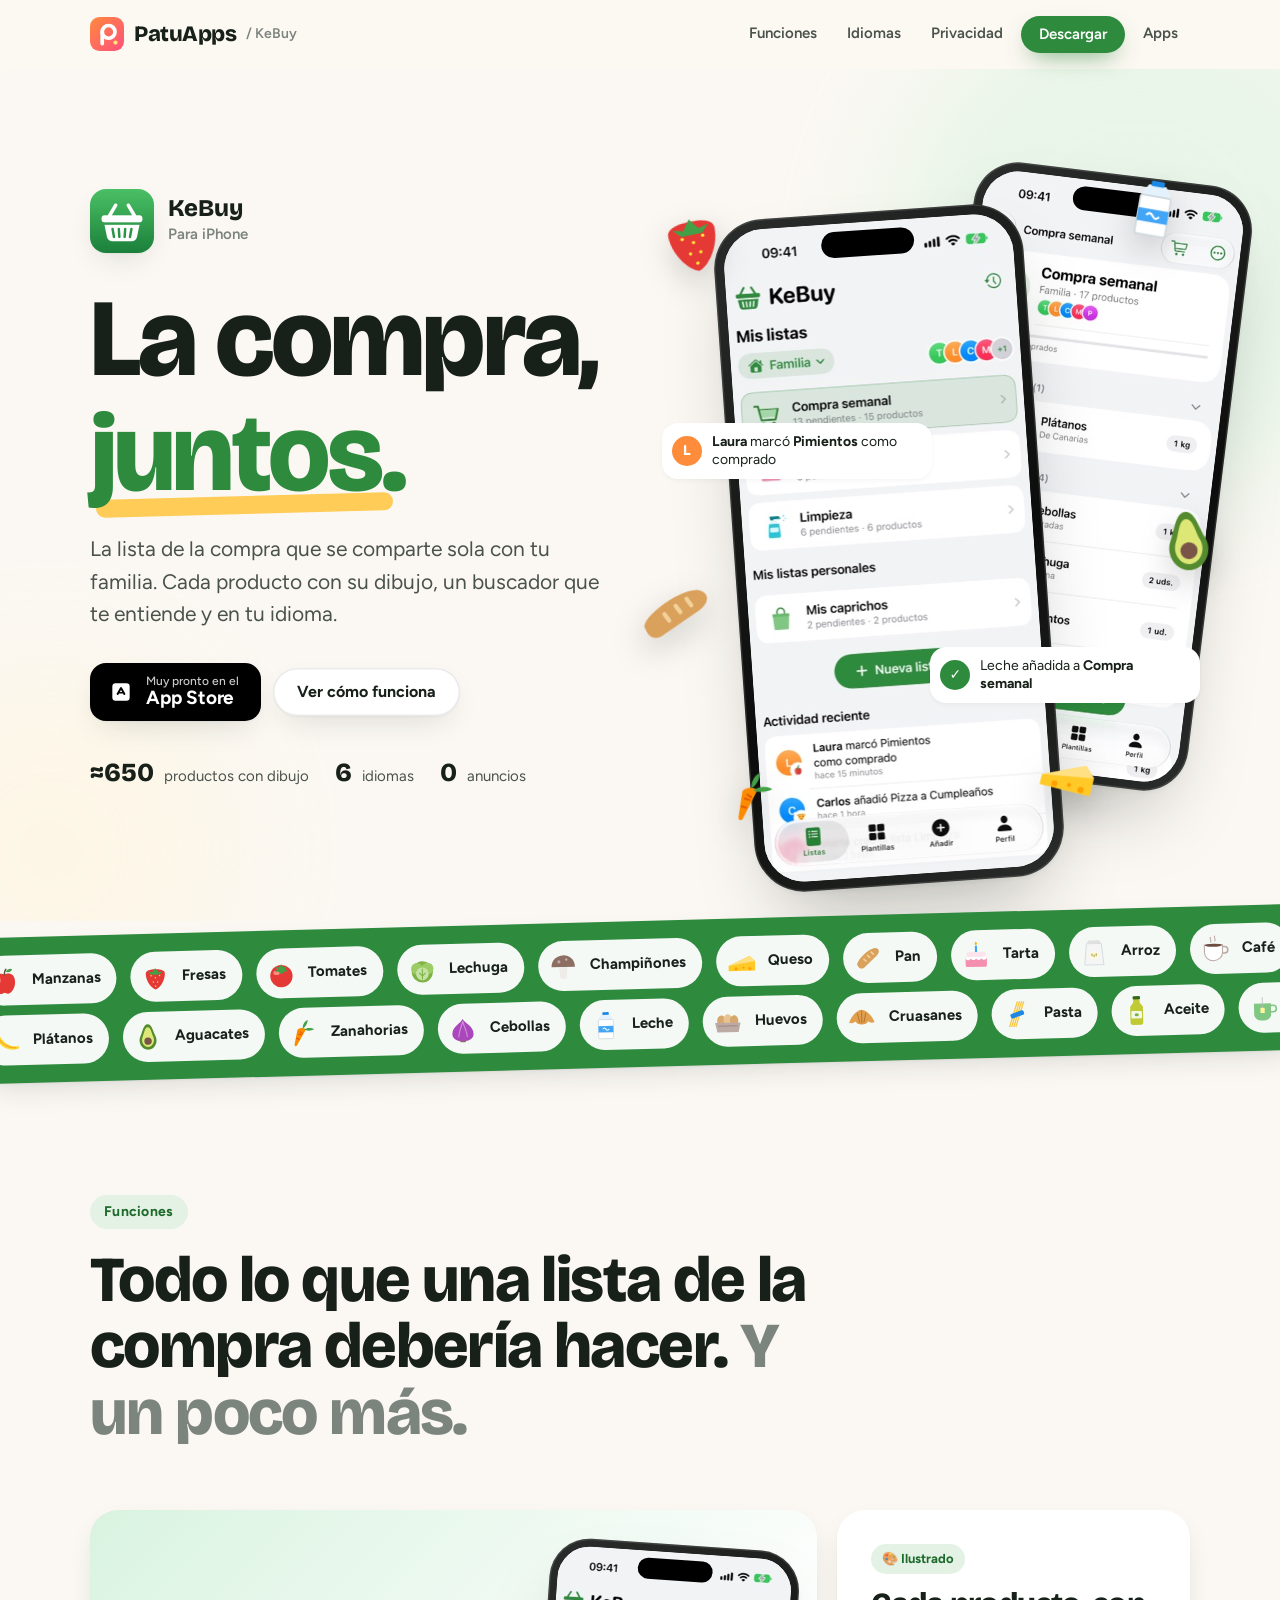
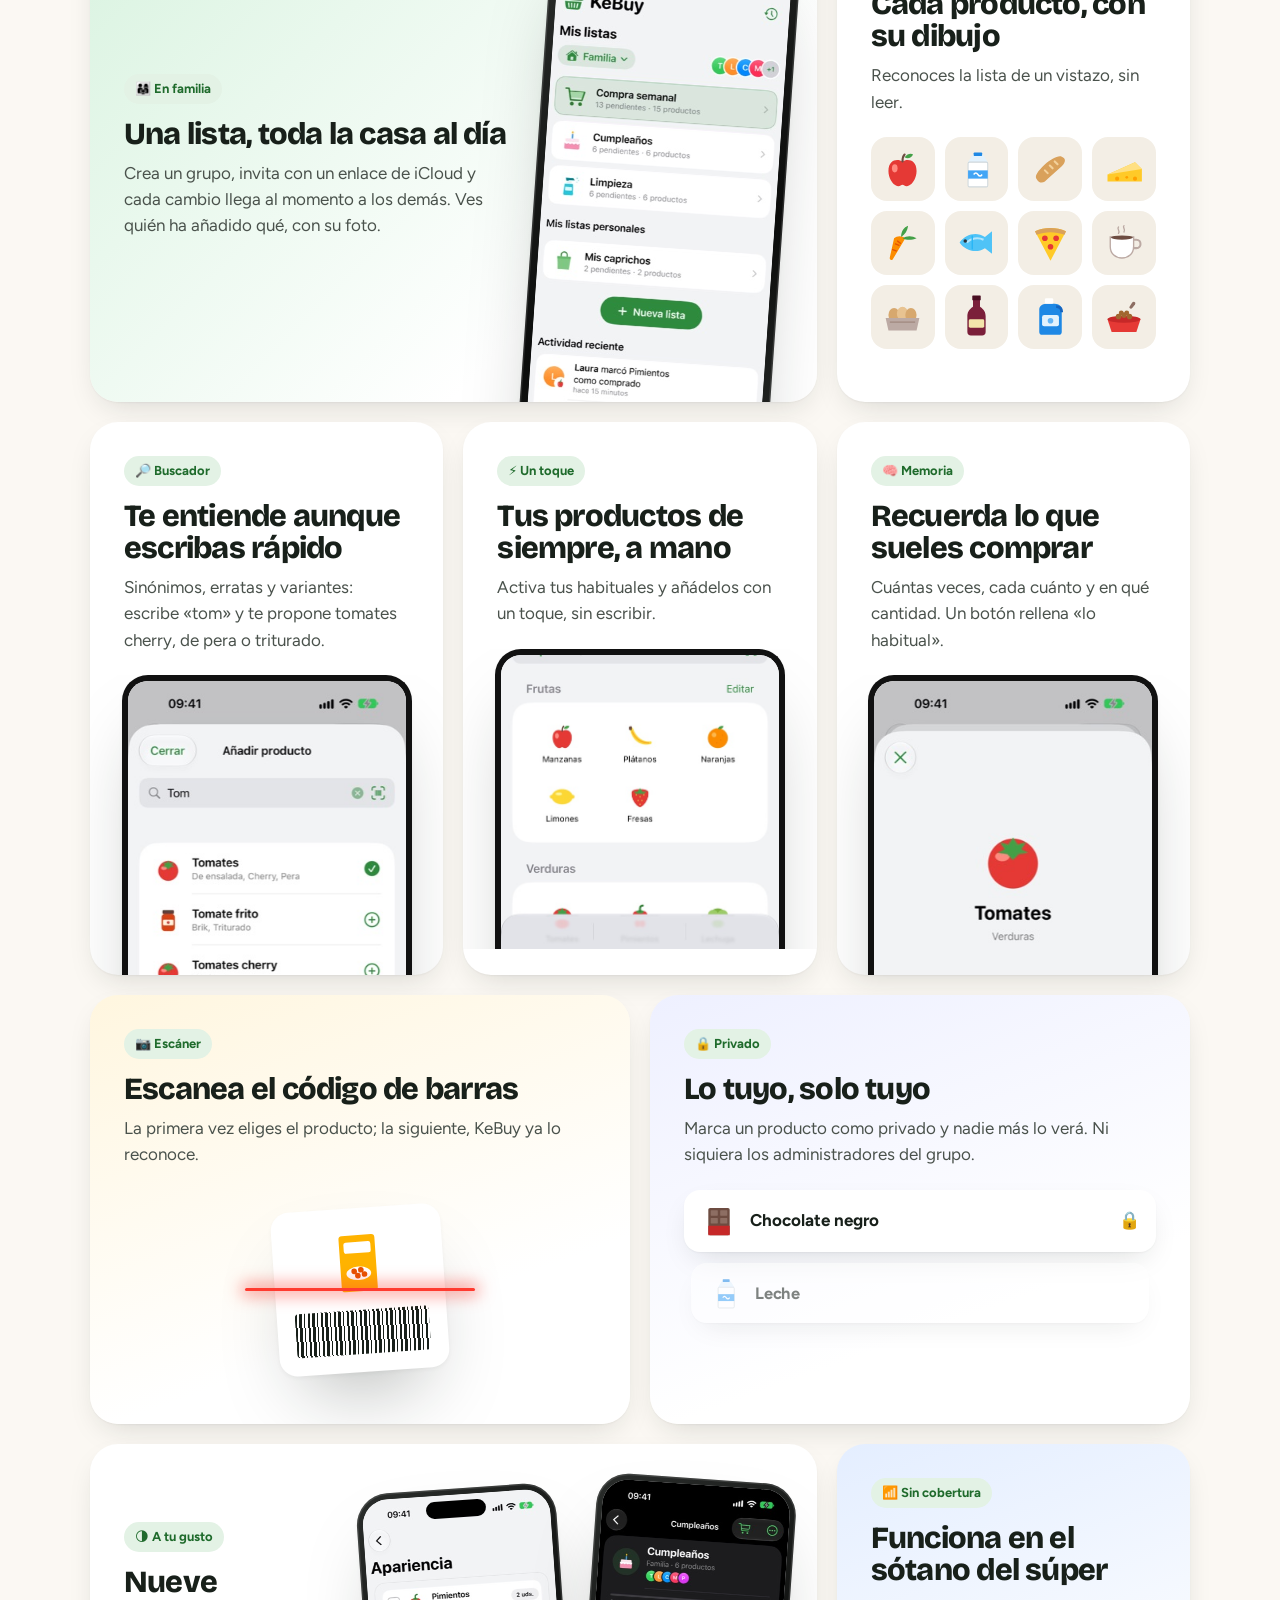
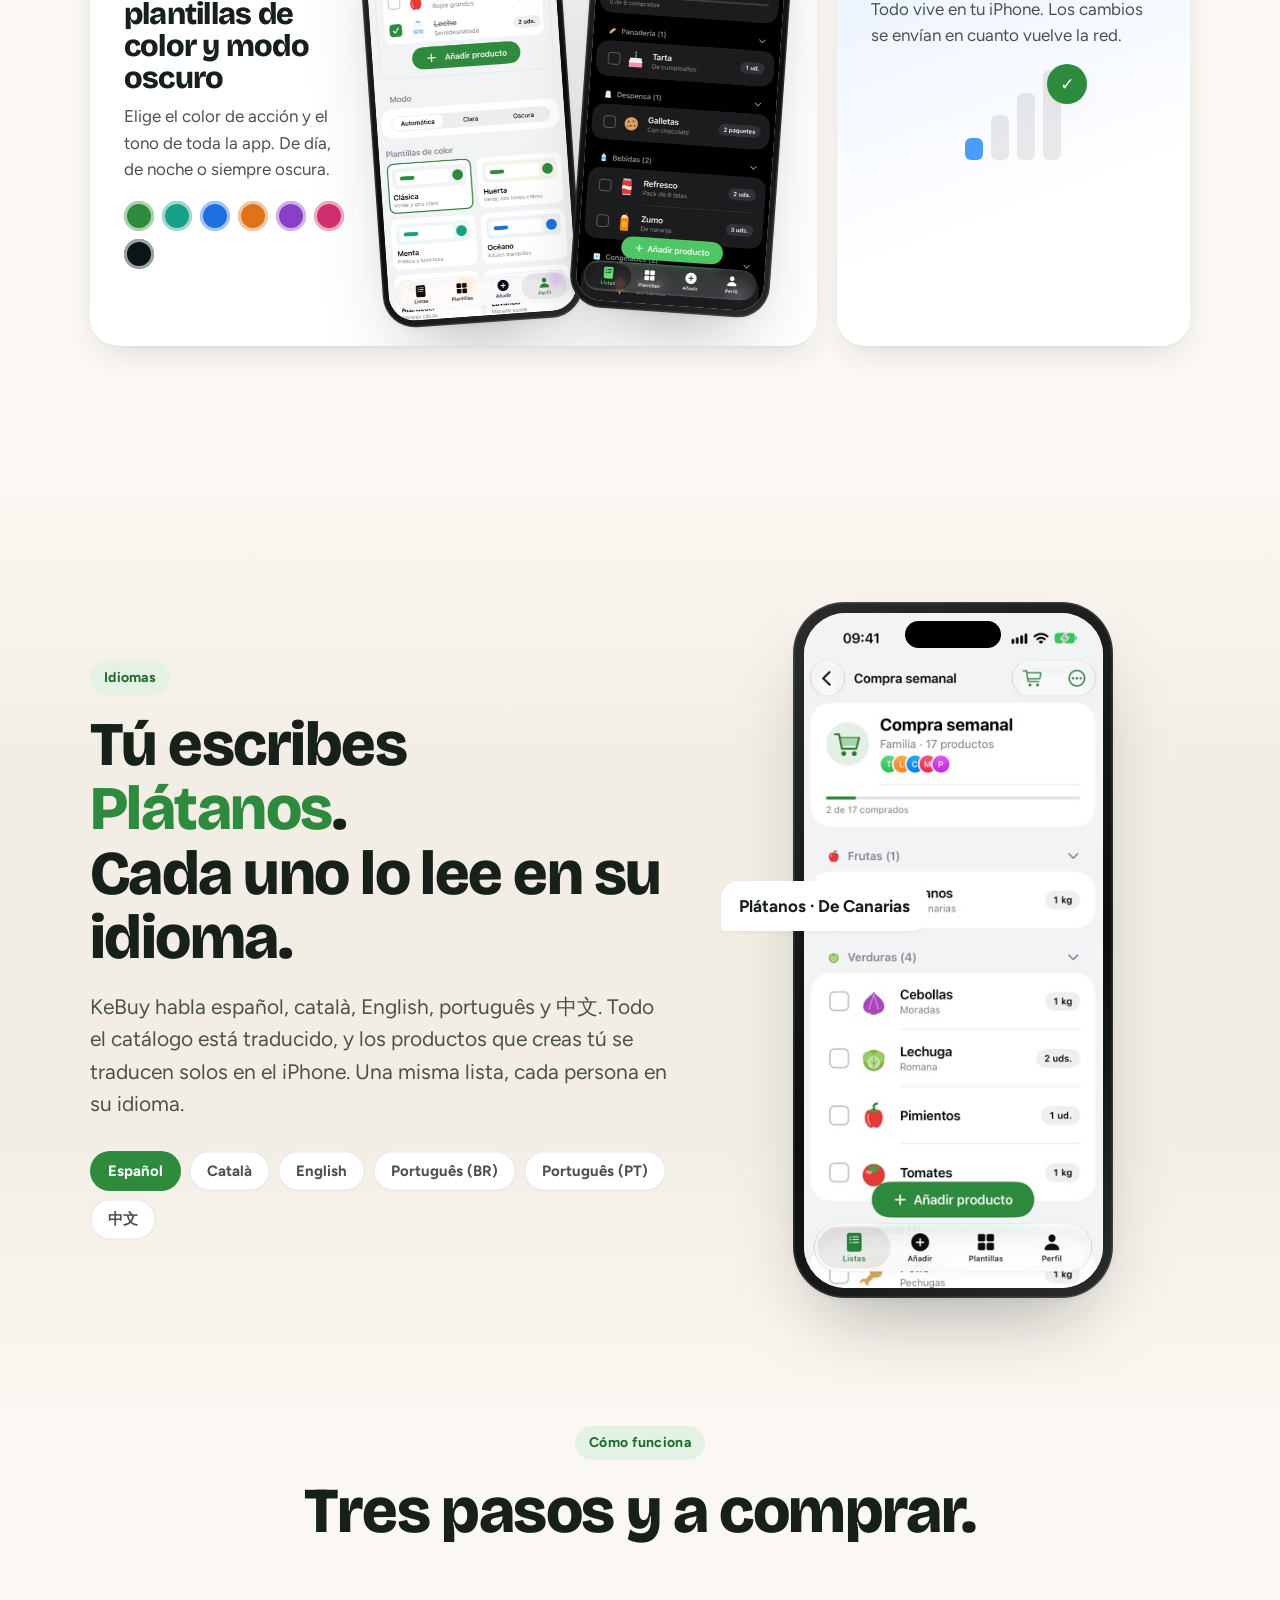
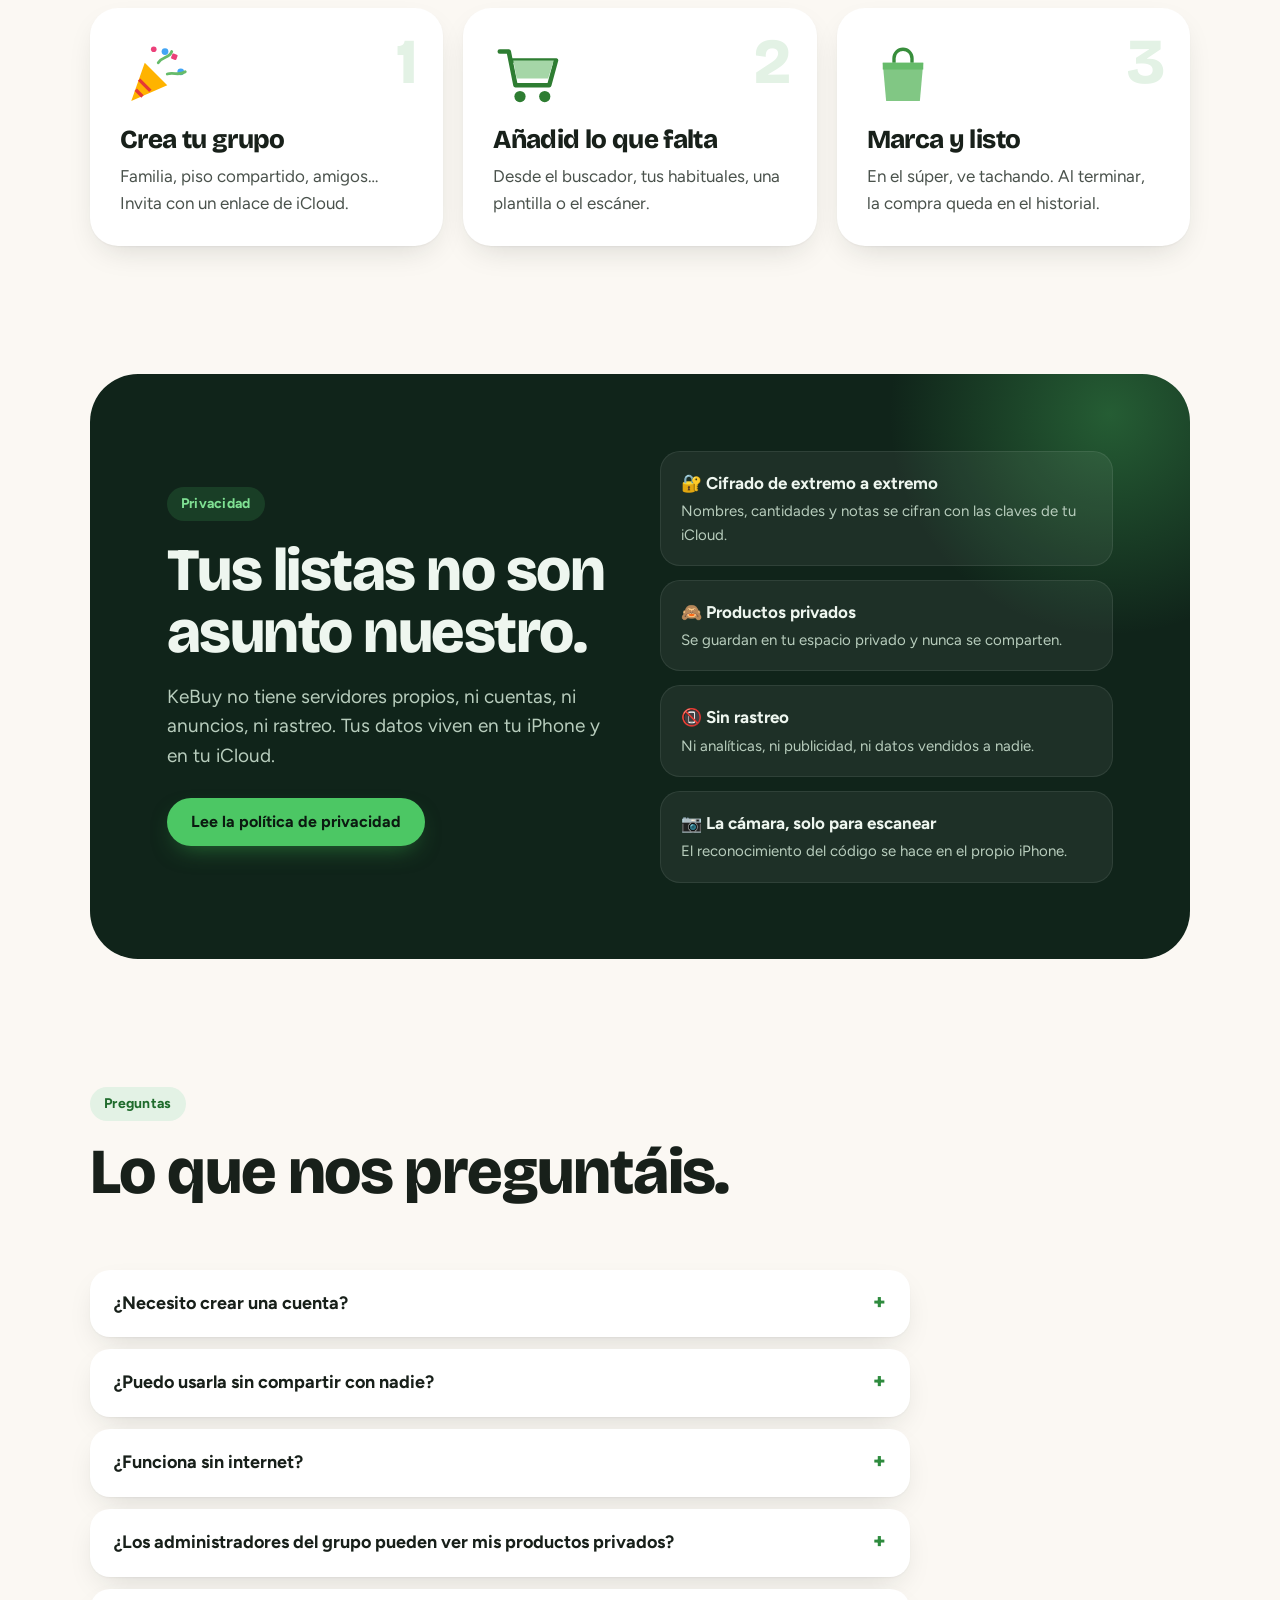
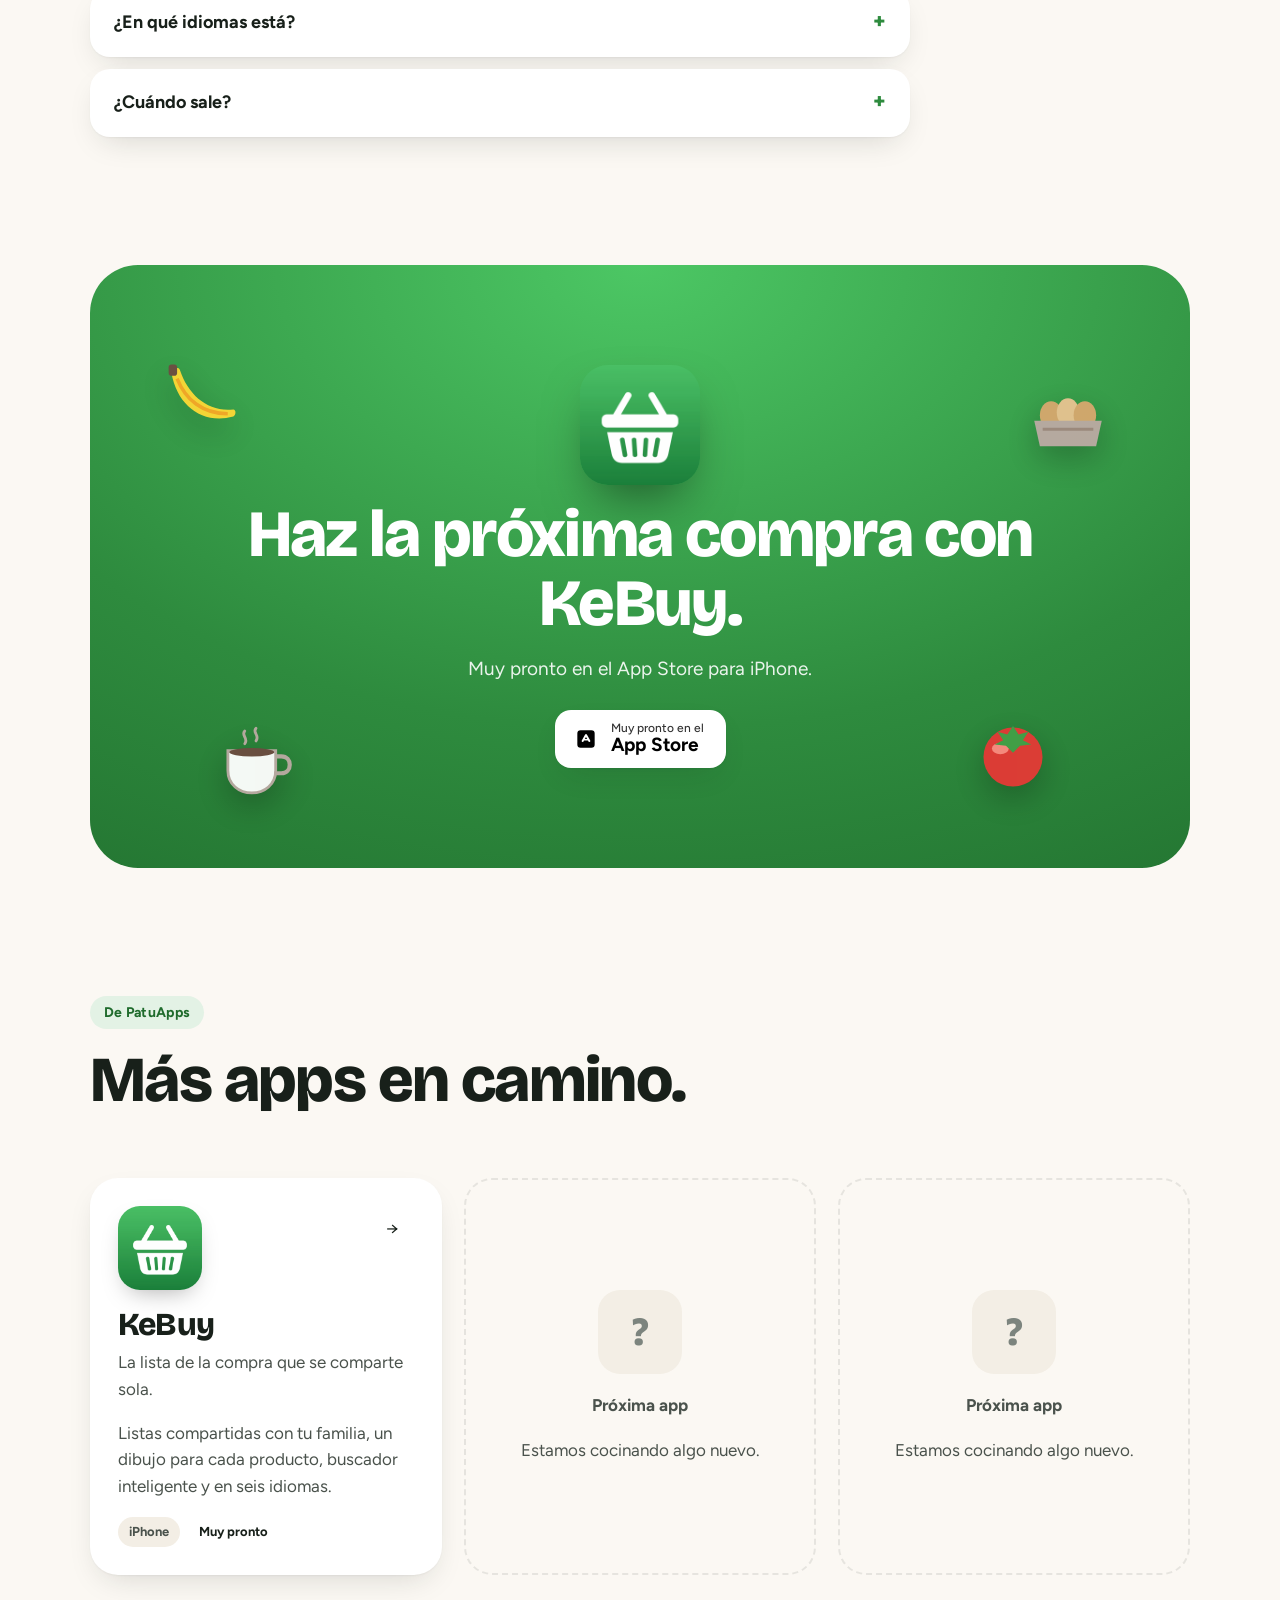
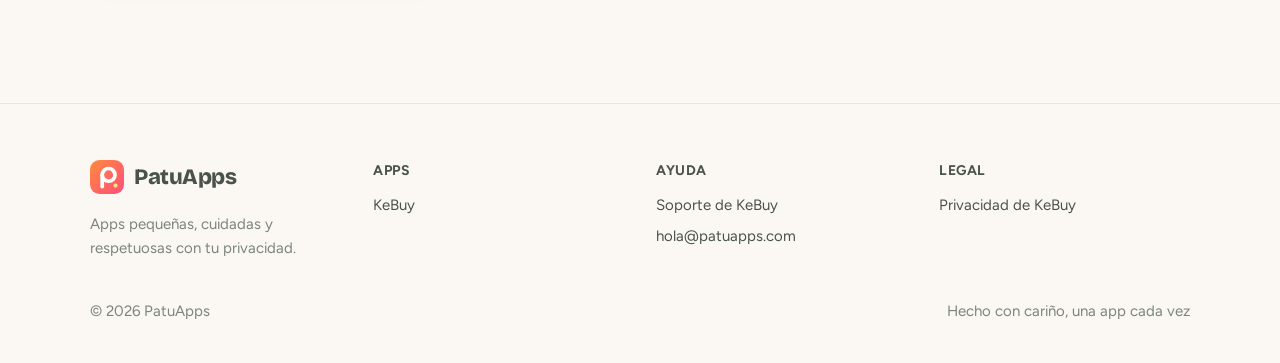
==== commit a8926dd9: "KeBuy en portugués (Brasil y Portugal) Selector de idiomas con capturas nuevas en los seis idiomas (" ====
--- a/kebuy/index.html
+++ b/kebuy/index.html
@@ -4,7 +4,7 @@
   <meta charset="utf-8">
   <meta name="viewport" content="width=device-width, initial-scale=1">
   <title>KeBuy · La lista de la compra que se comparte sola</title>
-  <meta name="description" content="KeBuy es la lista de la compra para iPhone que compartes con tu familia: un dibujo para cada producto, buscador inteligente, escáner de códigos, productos privados y en cuatro idiomas.">
+  <meta name="description" content="KeBuy es la lista de la compra para iPhone que compartes con tu familia: un dibujo para cada producto, buscador inteligente, escáner de códigos, productos privados y en seis idiomas.">
   <meta property="og:title" content="KeBuy · La compra, juntos">
   <meta property="og:description" content="La lista de la compra que se comparte sola con los tuyos.">
   <meta property="og:image" content="img/kebuy-icon.png">
@@ -42,7 +42,7 @@
           </div>
           <ul class="mini-proof reveal d3">
             <li><b>≈650</b> productos con dibujo</li>
-            <li><b>4</b> idiomas</li>
+            <li><b>6</b> idiomas</li>
             <li><b>0</b> anuncios</li>
           </ul>
         </div>
@@ -180,11 +180,13 @@
           <div>
             <span class="eyebrow reveal">Idiomas</span>
             <h2 class="reveal d1">Tú escribes <span style="white-space:nowrap"><span class="swap" data-swap>Plátanos</span>.</span><br>Cada uno lo lee en su idioma.</h2>
-            <p class="lead reveal d2">KeBuy habla español, català, English y 中文. Todo el catálogo está traducido, y los productos que creas tú se traducen solos en el iPhone. Una misma lista, cada persona en su idioma.</p>
+            <p class="lead reveal d2">KeBuy habla español, català, English, português y 中文. Todo el catálogo está traducido, y los productos que creas tú se traducen solos en el iPhone. Una misma lista, cada persona en su idioma.</p>
             <div class="lang-tabs reveal d3" role="tablist" aria-label="Idioma de la captura">
               <button class="chip on" role="tab" aria-selected="true" data-lang="es">Español</button>
               <button class="chip" role="tab" aria-selected="false" data-lang="ca">Català</button>
               <button class="chip" role="tab" aria-selected="false" data-lang="en">English</button>
+              <button class="chip" role="tab" aria-selected="false" data-lang="ptbr">Português (BR)</button>
+              <button class="chip" role="tab" aria-selected="false" data-lang="ptpt">Português (PT)</button>
               <button class="chip" role="tab" aria-selected="false" data-lang="zh">中文</button>
             </div>
           </div>
@@ -245,7 +247,7 @@
           <details class="reveal"><summary>¿Puedo usarla sin compartir con nadie?</summary><p>Claro. Tus listas personales son solo tuyas, y puedes tener grupos o no tenerlos.</p></details>
           <details class="reveal"><summary>¿Funciona sin internet?</summary><p>Sí. Todo funciona en el iPhone y los cambios se envían a iCloud cuando vuelve la conexión, sin perder nada.</p></details>
           <details class="reveal"><summary>¿Los administradores del grupo pueden ver mis productos privados?</summary><p>No. Los productos privados nunca salen de tu espacio privado de iCloud, así que nadie más puede verlos.</p></details>
-          <details class="reveal"><summary>¿En qué idiomas está?</summary><p>Español, catalán, inglés y chino simplificado. Puedes cambiarlo en Perfil → Idioma.</p></details>
+          <details class="reveal"><summary>¿En qué idiomas está?</summary><p>Español, catalán, inglés, portugués de Brasil, portugués de Portugal y chino simplificado. Puedes cambiarlo en Perfil → Idioma.</p></details>
           <details class="reveal"><summary>¿Cuándo sale?</summary><p>Muy pronto en el App Store. Ahora mismo está en pruebas con TestFlight.</p></details>
         </div>
       </div>
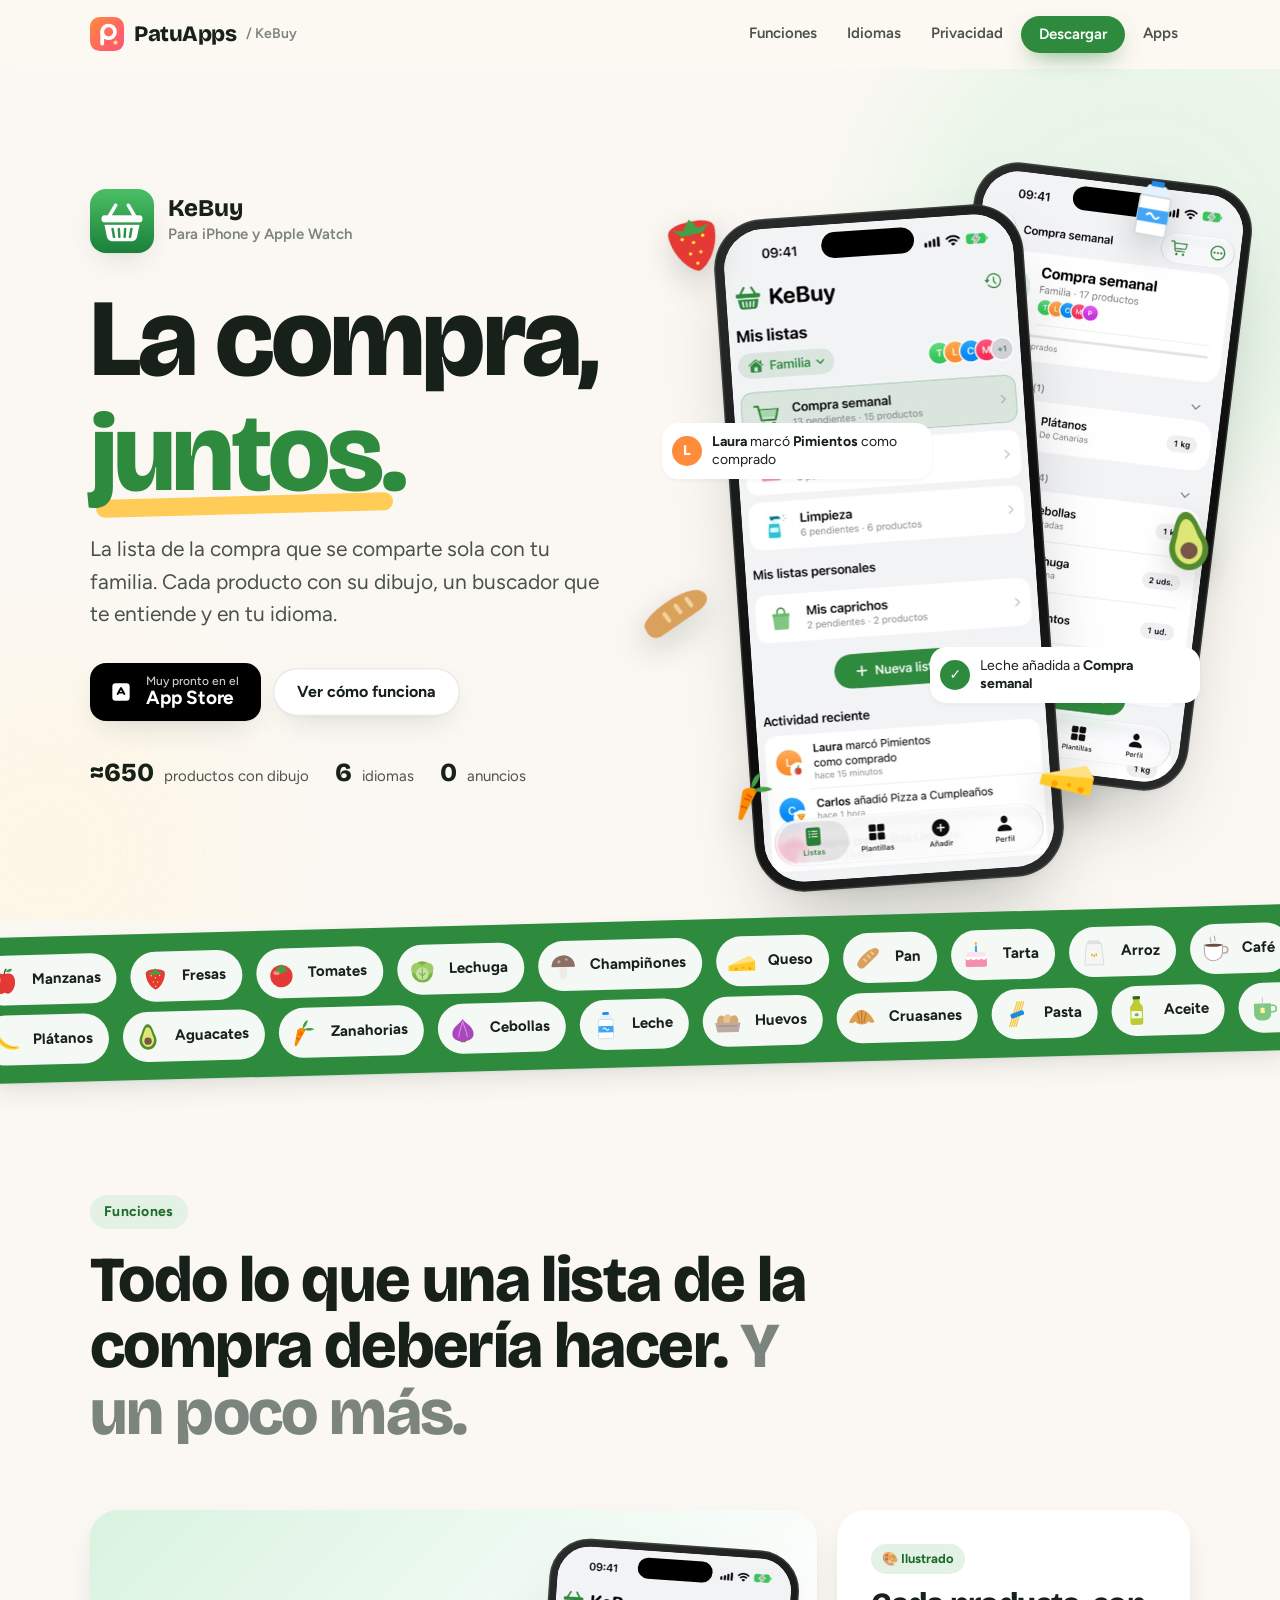
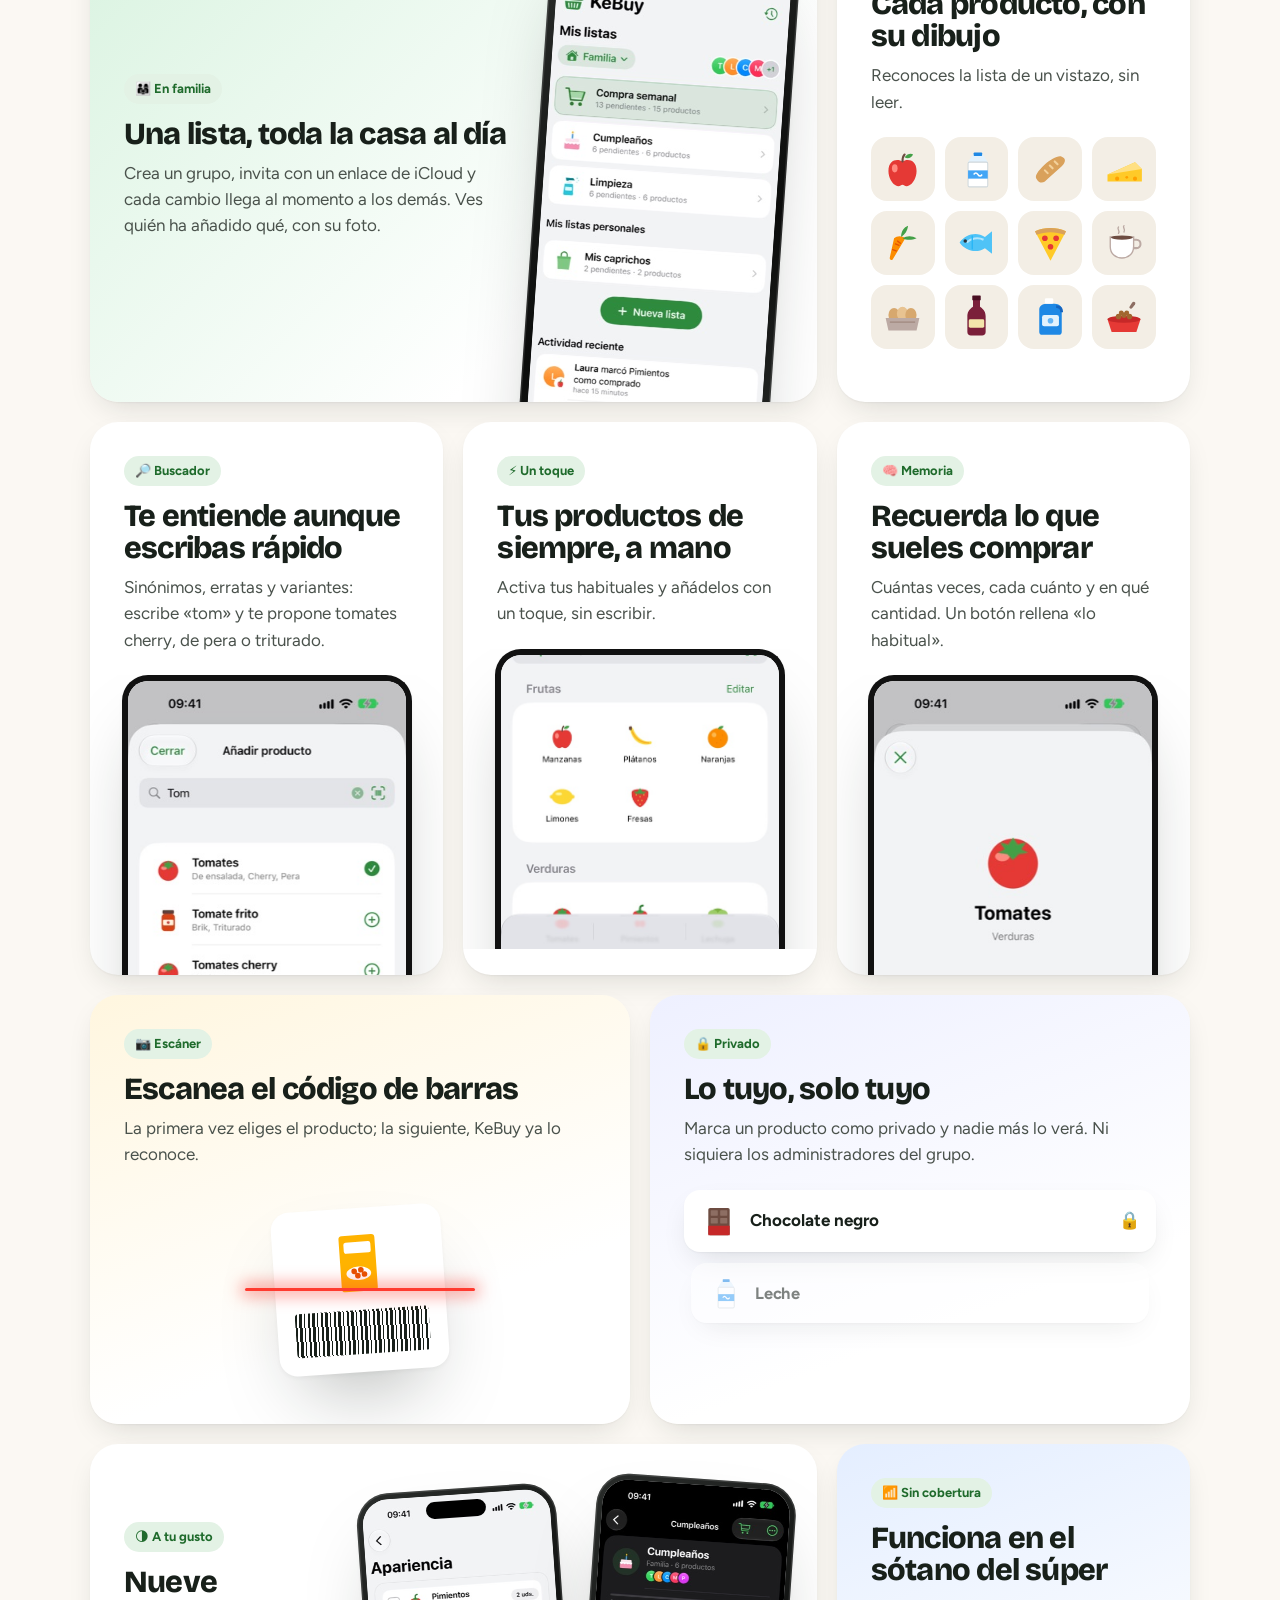
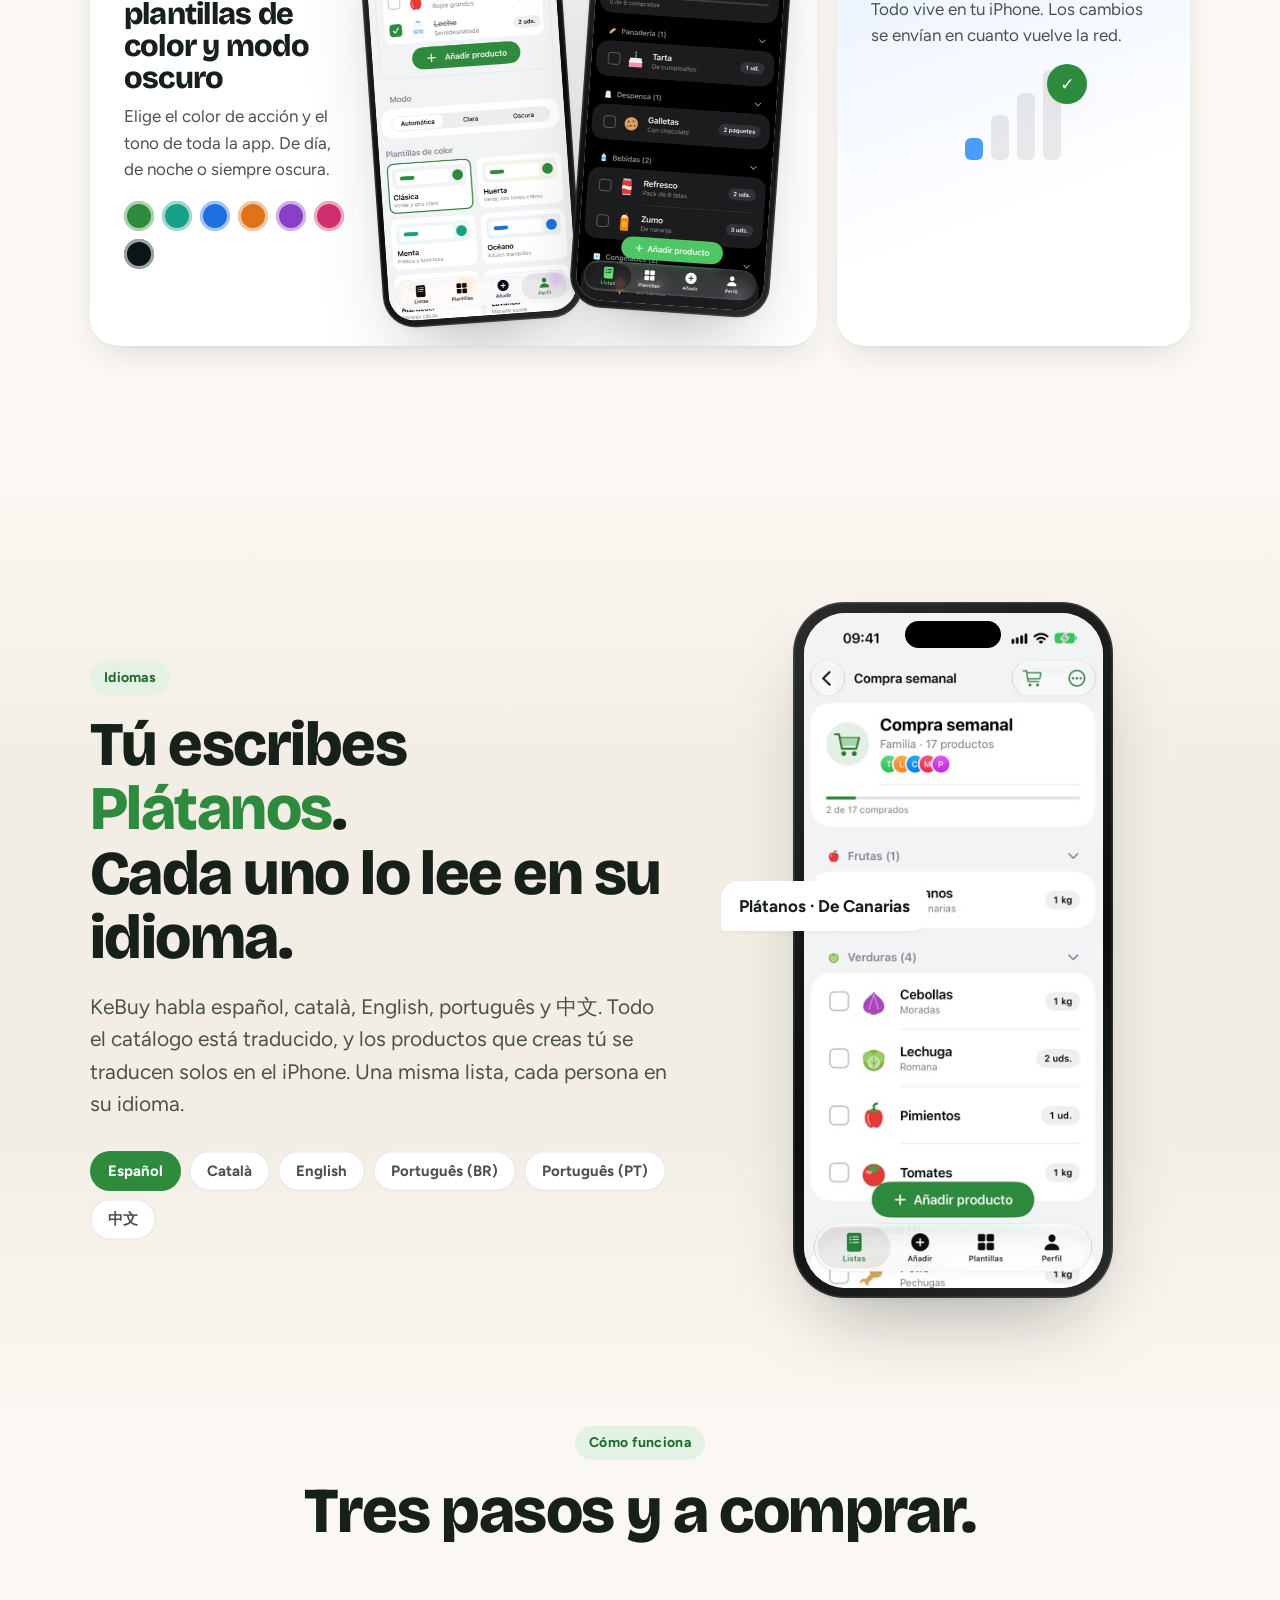
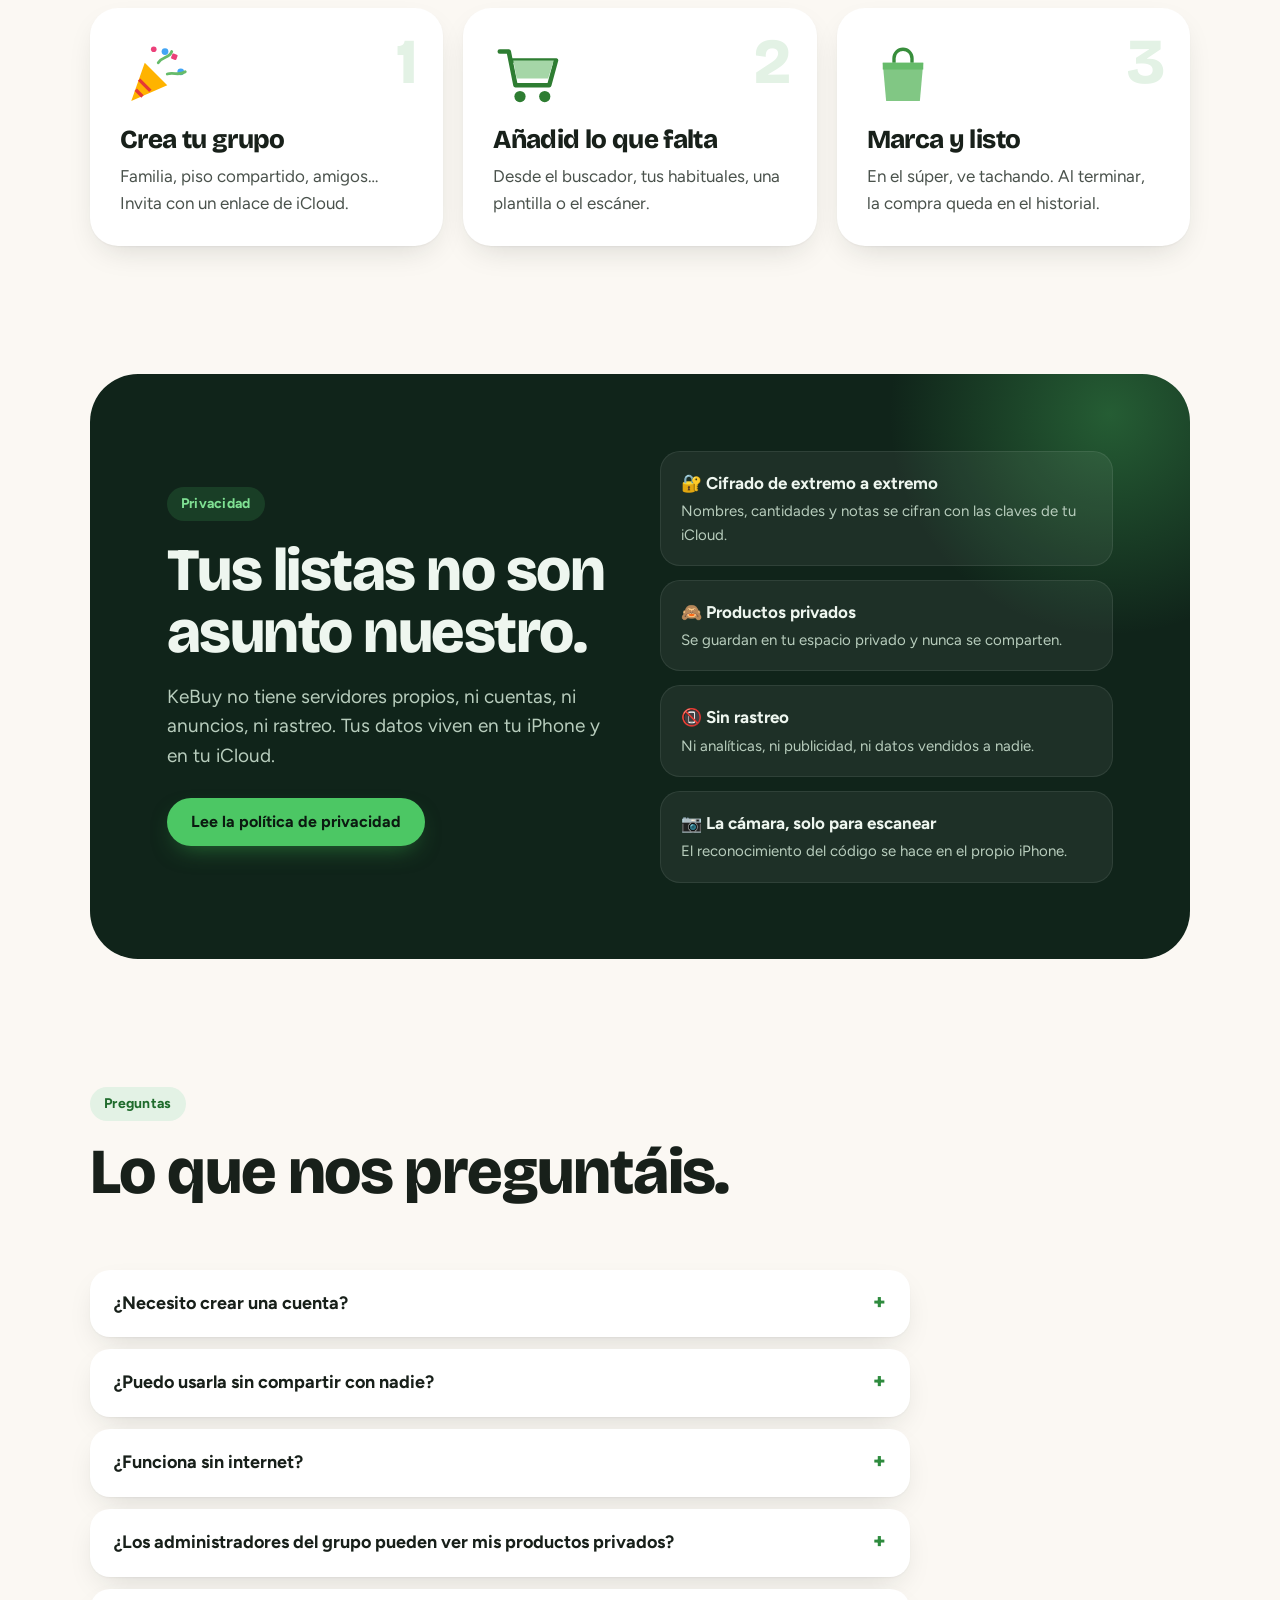
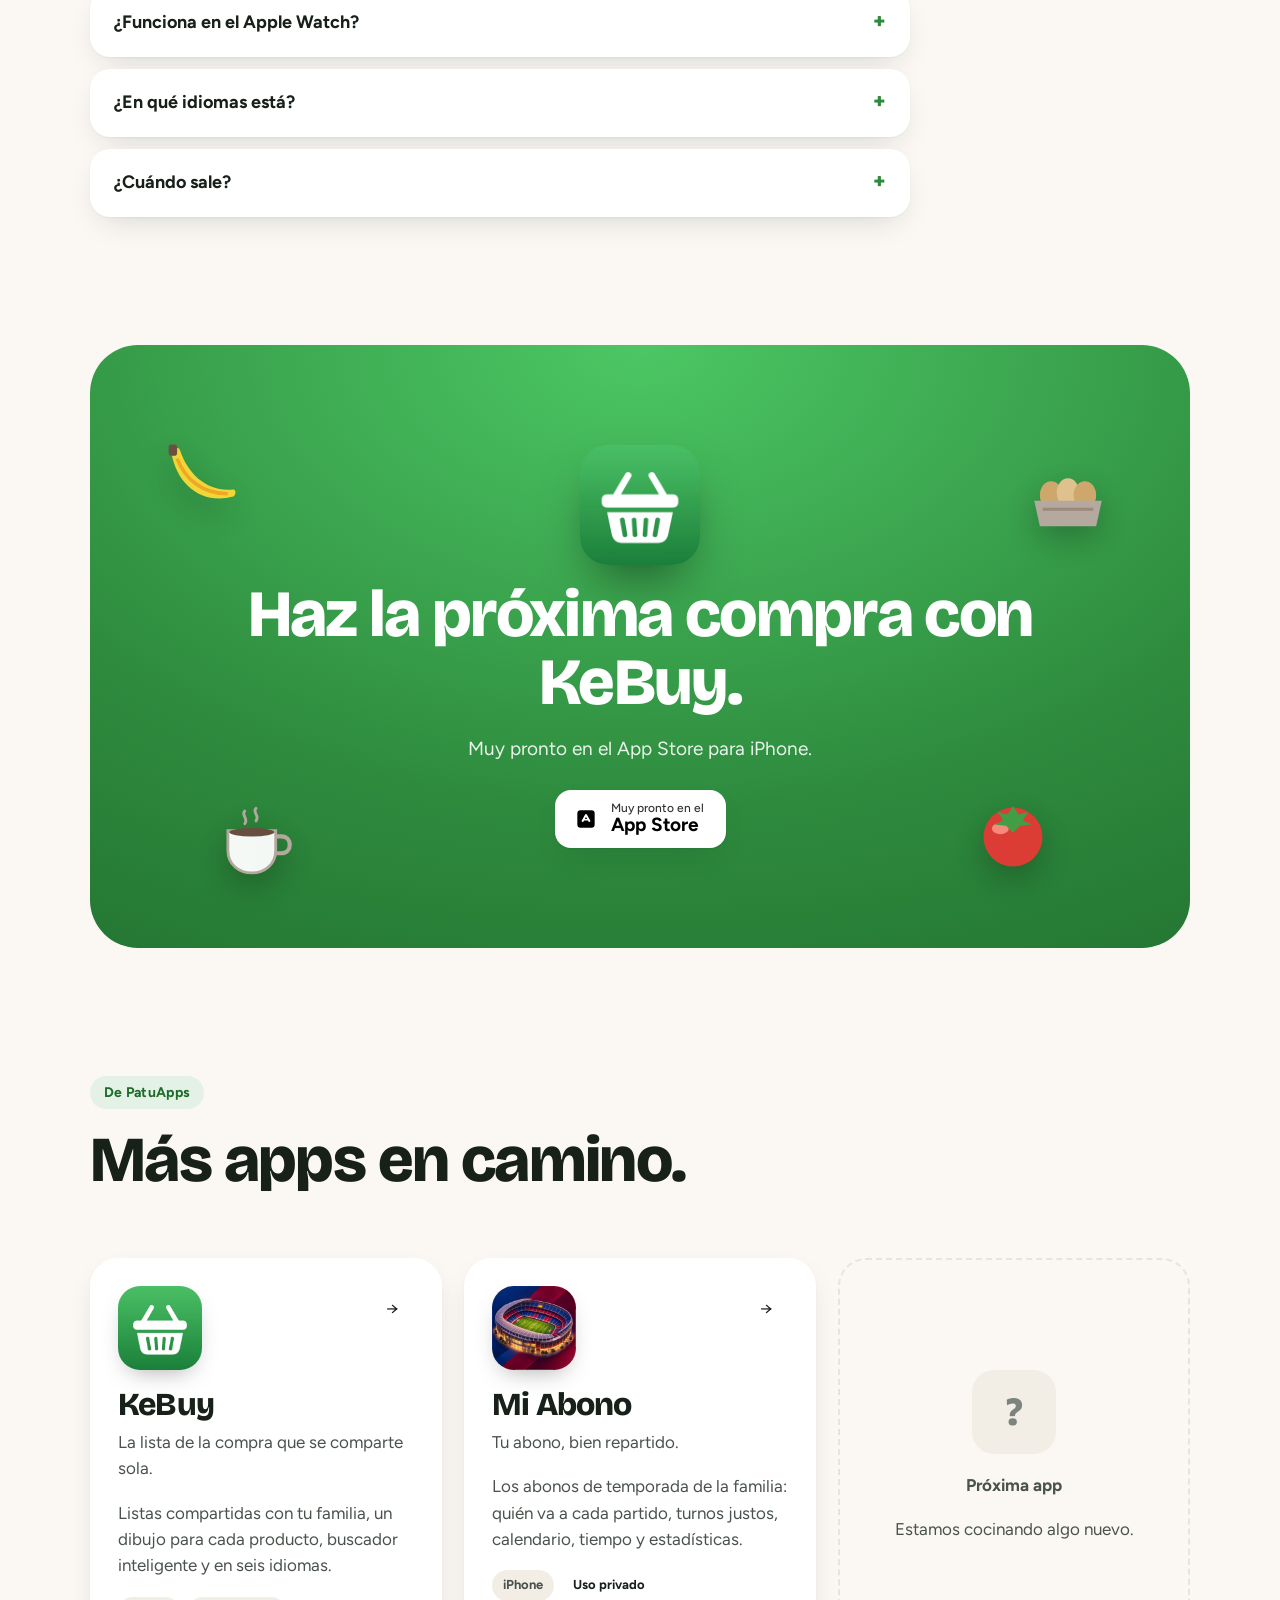
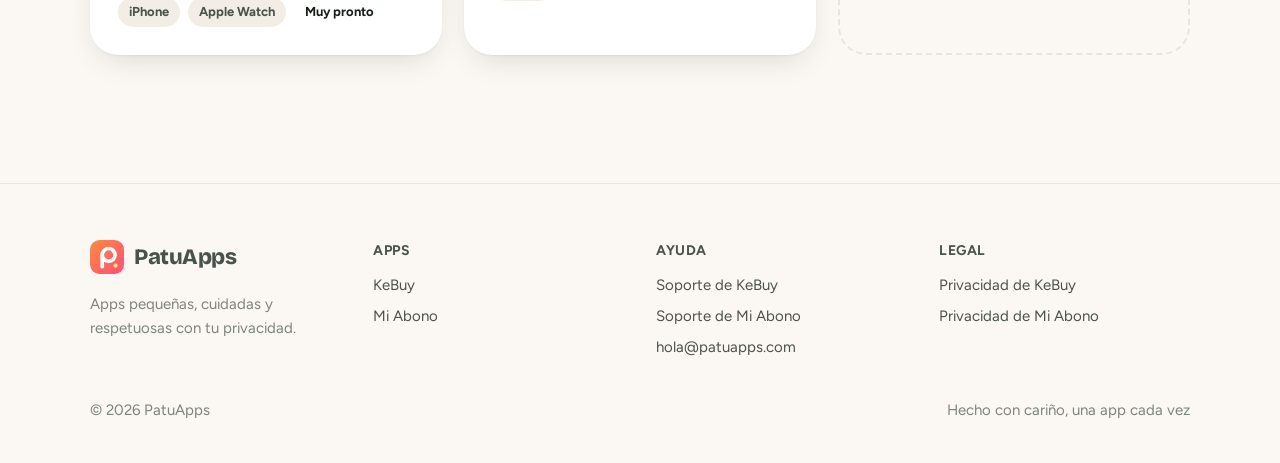
==== commit 7bd8ef7b: "KeBuy: Apple Watch en la página, preguntas frecuentes y soporte Co-Authored-By: Claude Opus 5.5 <nor" ====
--- a/kebuy/index.html
+++ b/kebuy/index.html
@@ -29,7 +29,7 @@
         <div class="kb-hero-copy">
           <div class="app-id reveal">
             <img src="img/kebuy-icon.png" alt="" width="64" height="64">
-            <div><strong>KeBuy</strong><span>Para iPhone</span></div>
+            <div><strong>KeBuy</strong><span>Para iPhone y Apple Watch</span></div>
           </div>
           <h1 class="reveal d1">La compra,<br><span class="hl">juntos.</span></h1>
           <p class="lead reveal d2">La lista de la compra que se comparte sola con tu familia. Cada producto con su dibujo, un buscador que te entiende y en tu idioma.</p>
@@ -247,6 +247,7 @@
           <details class="reveal"><summary>¿Puedo usarla sin compartir con nadie?</summary><p>Claro. Tus listas personales son solo tuyas, y puedes tener grupos o no tenerlos.</p></details>
           <details class="reveal"><summary>¿Funciona sin internet?</summary><p>Sí. Todo funciona en el iPhone y los cambios se envían a iCloud cuando vuelve la conexión, sin perder nada.</p></details>
           <details class="reveal"><summary>¿Los administradores del grupo pueden ver mis productos privados?</summary><p>No. Los productos privados nunca salen de tu espacio privado de iCloud, así que nadie más puede verlos.</p></details>
+          <details class="reveal"><summary>¿Funciona en el Apple Watch?</summary><p>Sí. En el reloj ves tus listas y marcas lo que vas comprando sin sacar el iPhone. Se sincroniza con iCloud y, si el iPhone está cerca, los cambios llegan al instante. Necesita watchOS 10 o posterior (Apple Watch Series 4 en adelante).</p></details>
           <details class="reveal"><summary>¿En qué idiomas está?</summary><p>Español, catalán, inglés, portugués de Brasil, portugués de Portugal y chino simplificado. Puedes cambiarlo en Perfil → Idioma.</p></details>
           <details class="reveal"><summary>¿Cuándo sale?</summary><p>Muy pronto en el App Store. Ahora mismo está en pruebas con TestFlight.</p></details>
         </div>
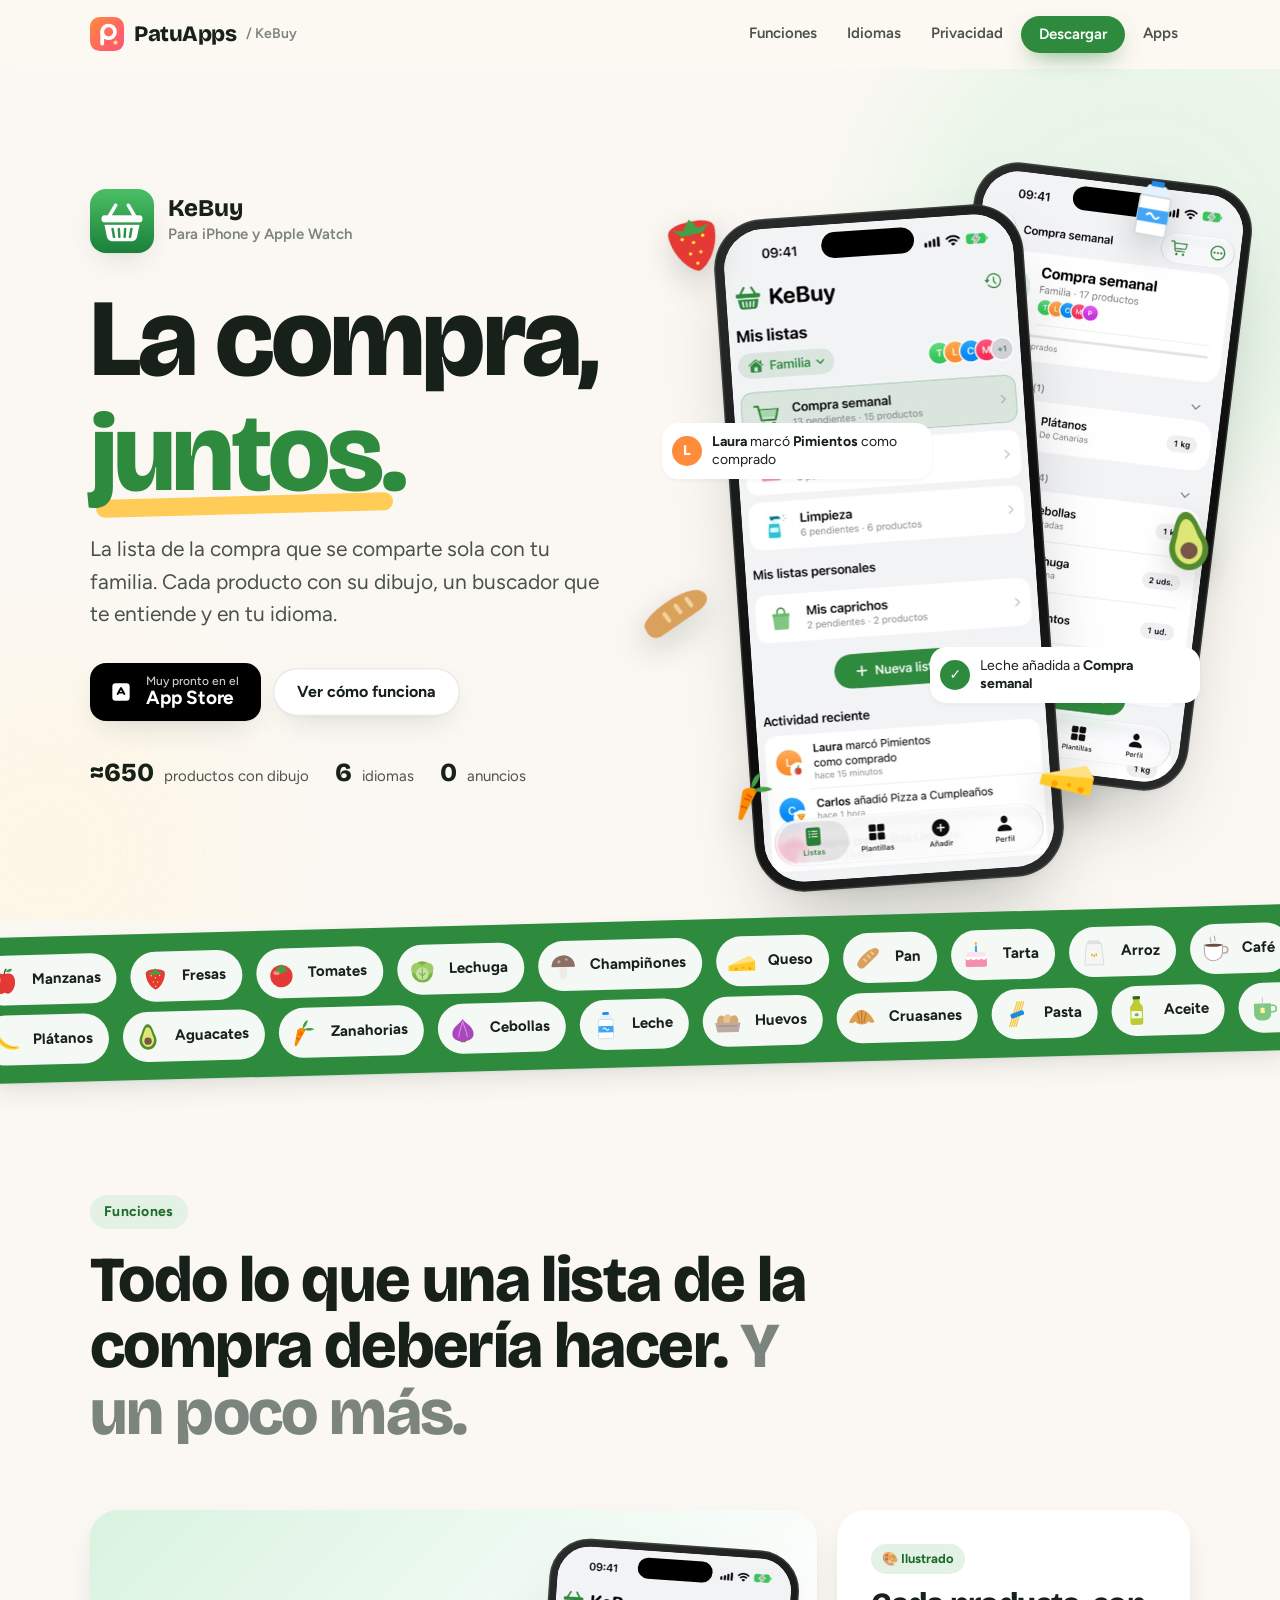
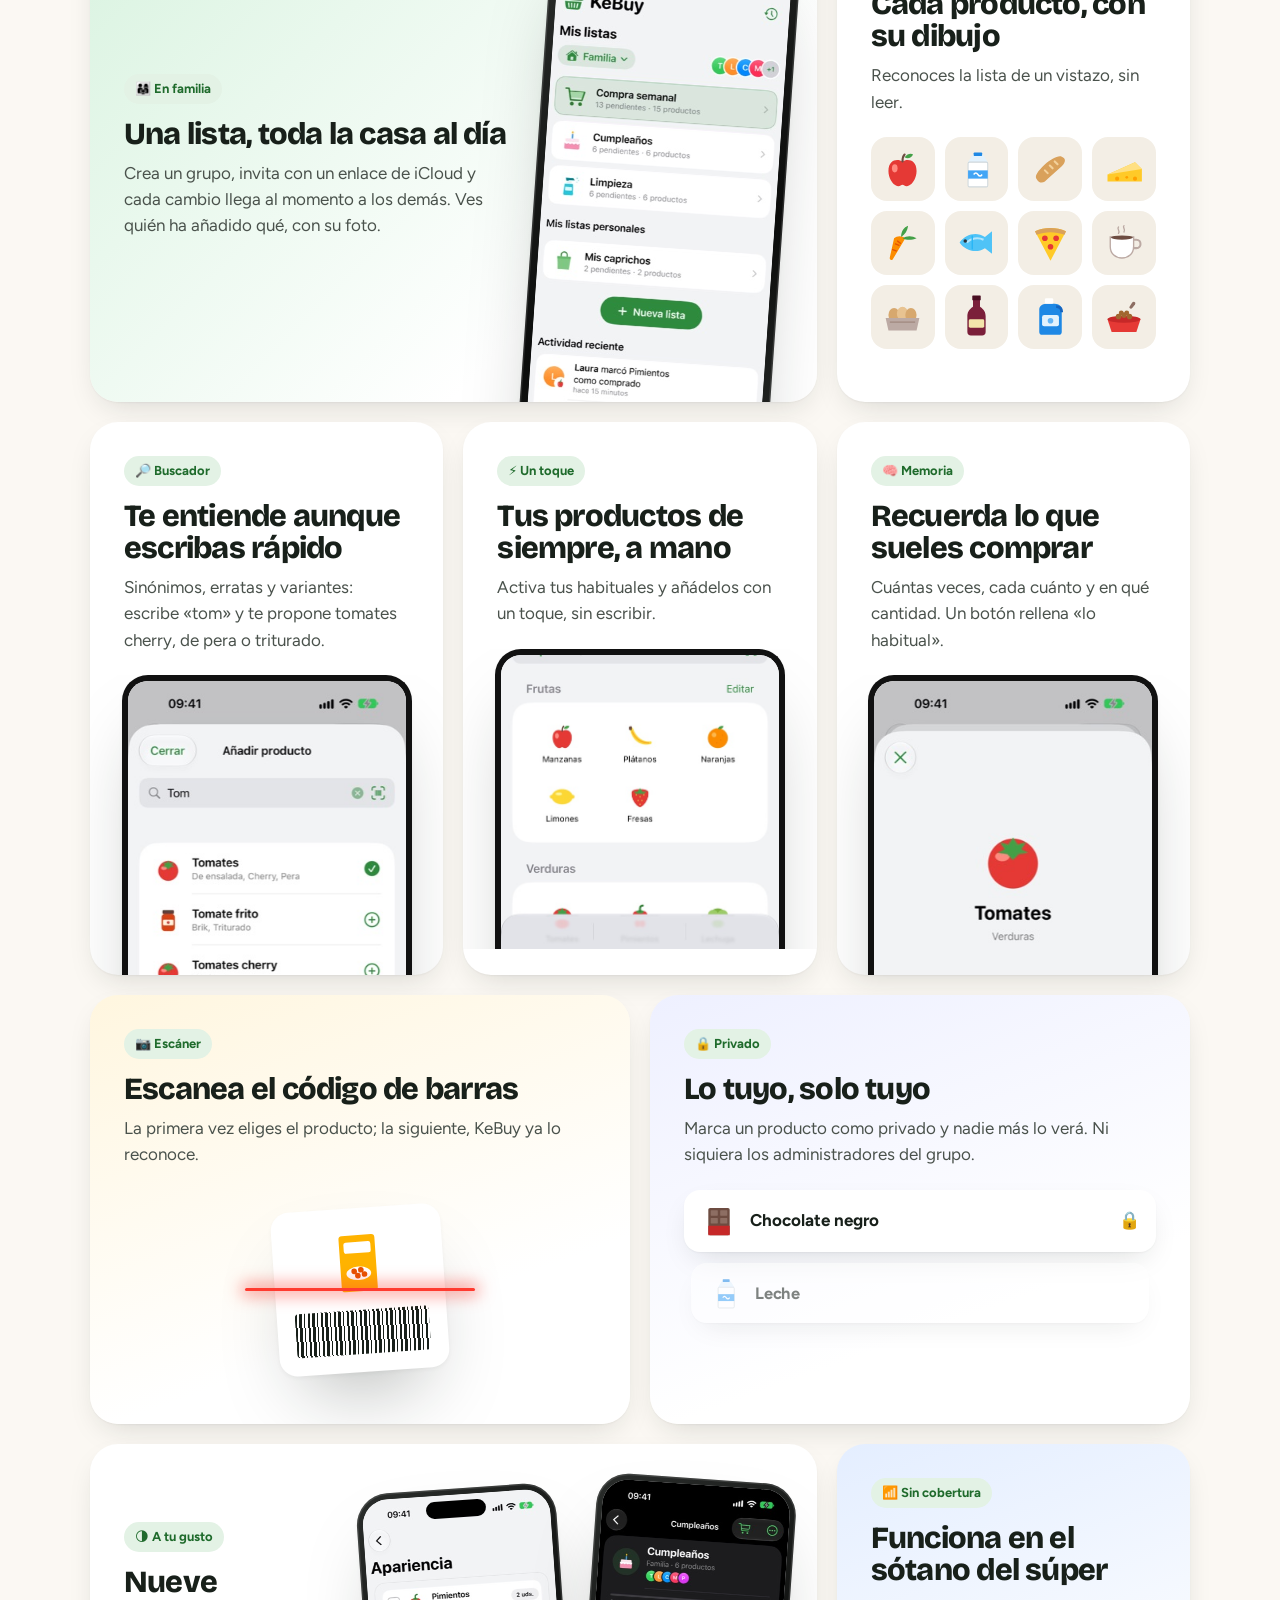
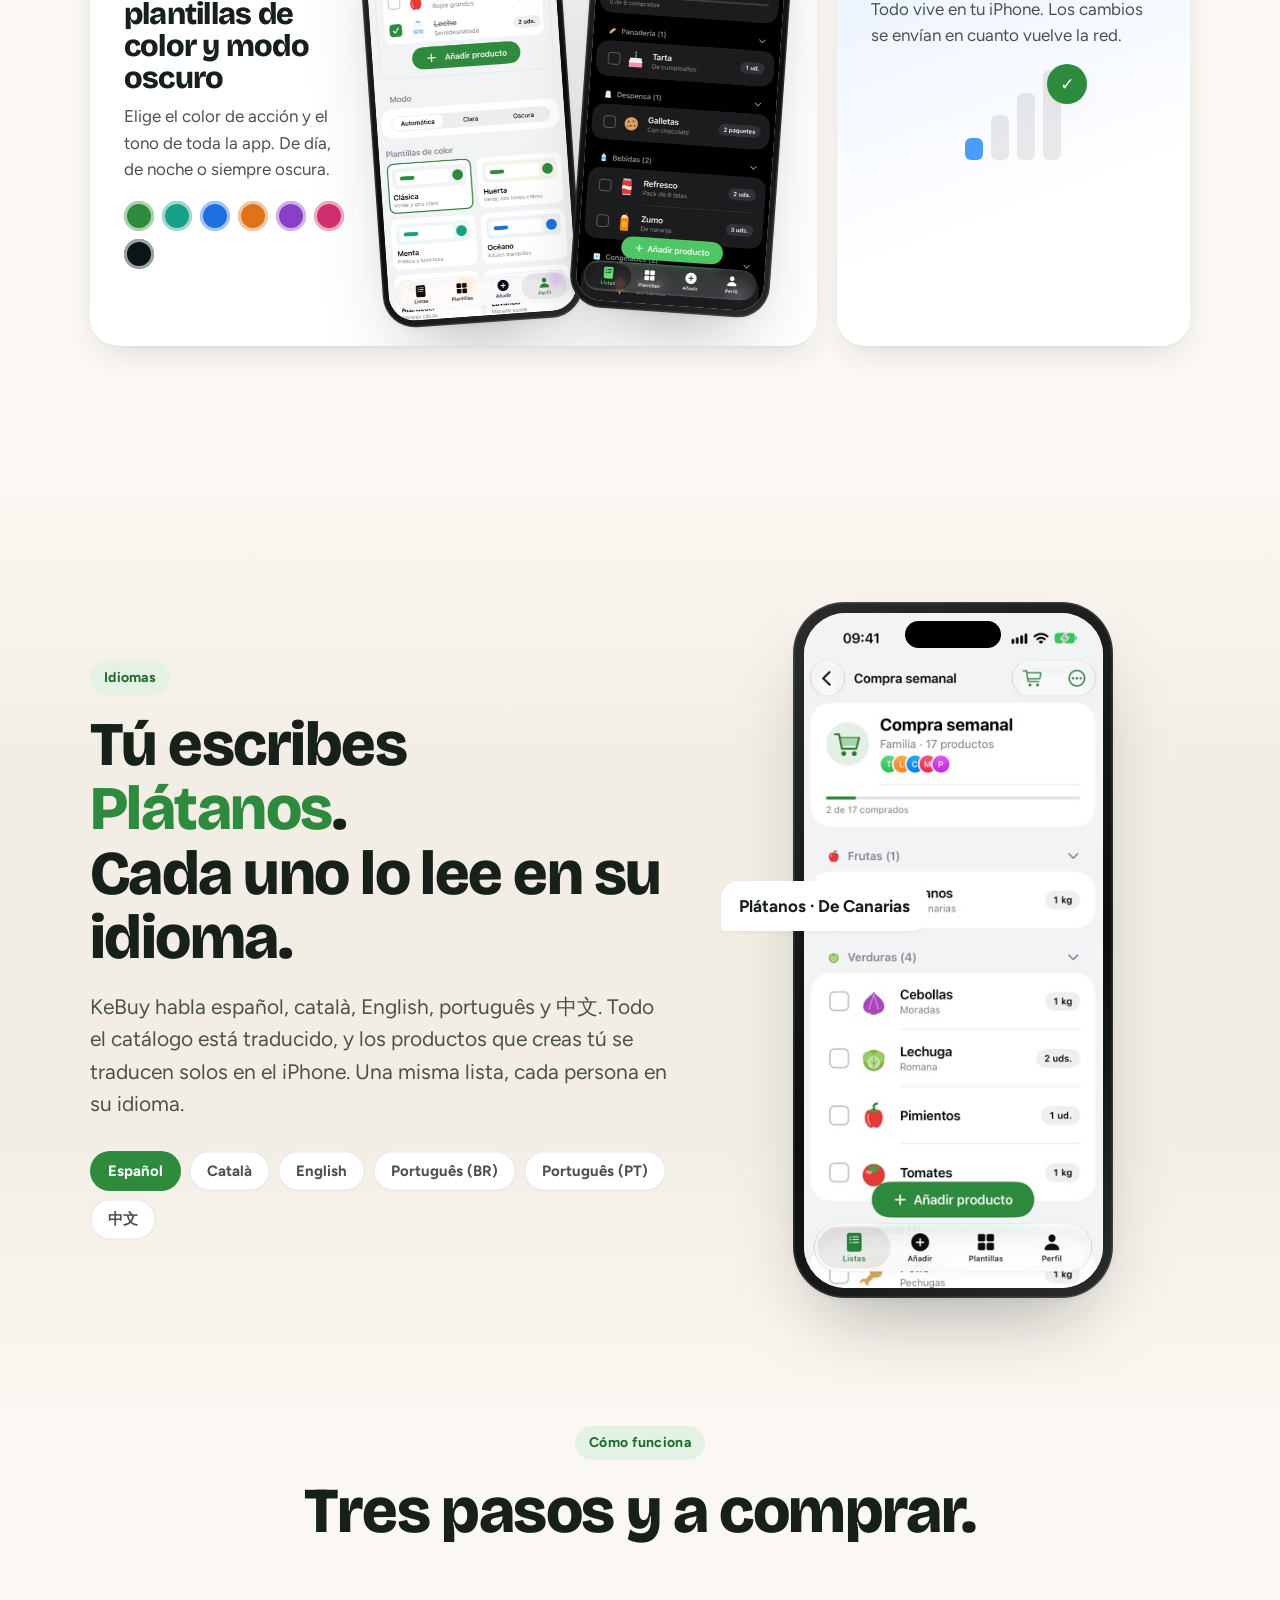
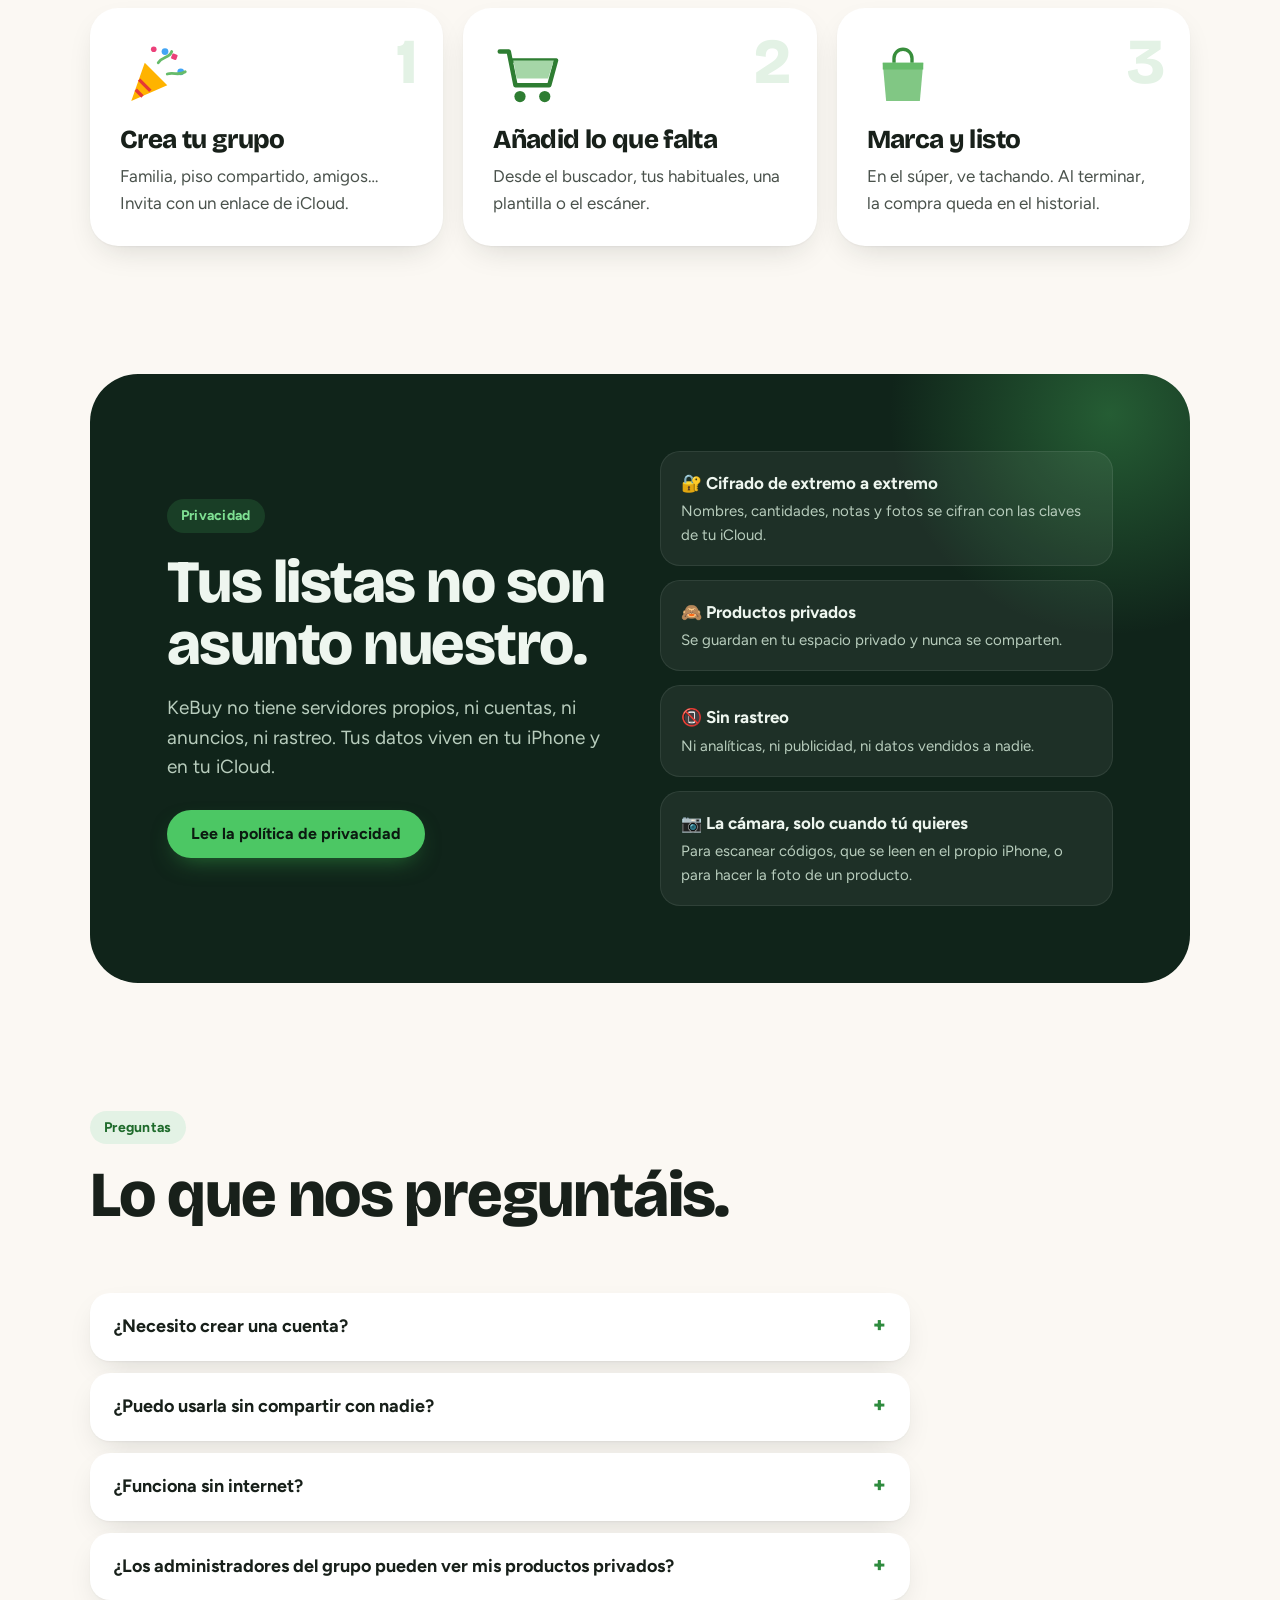
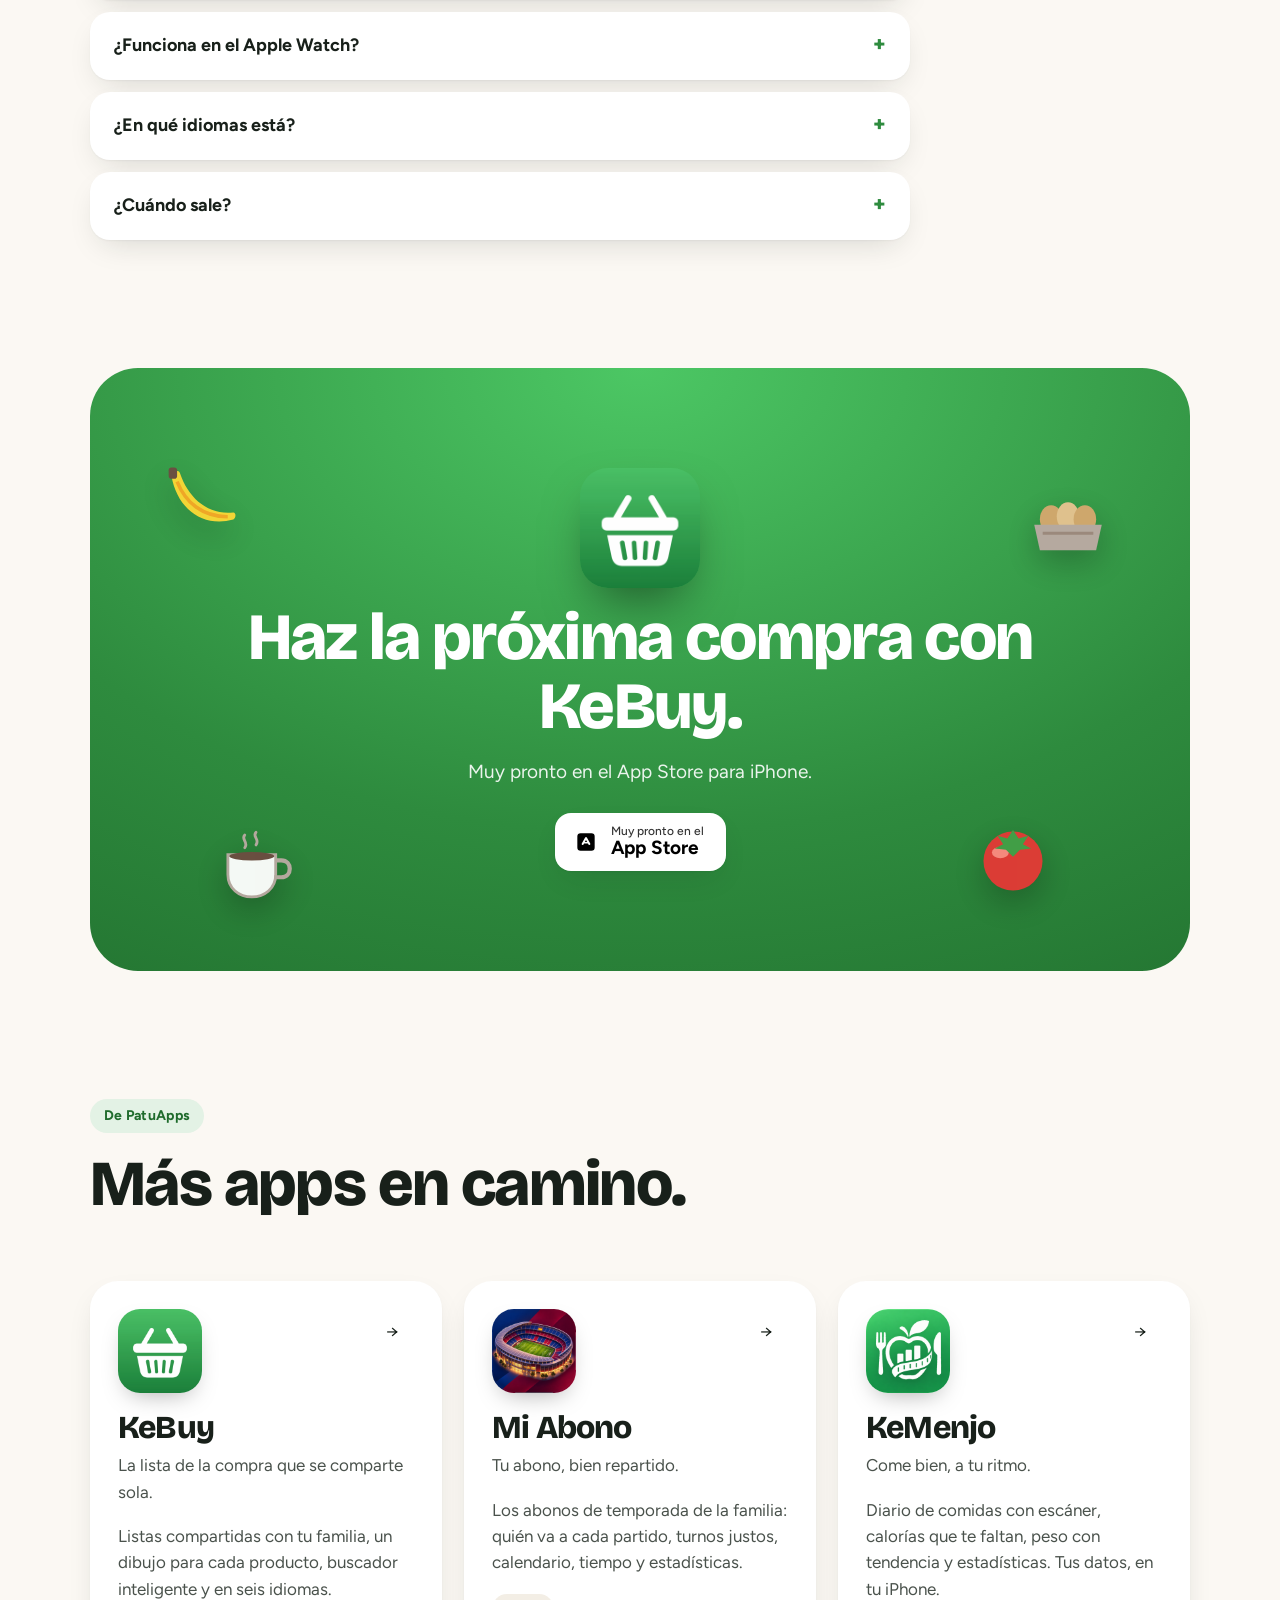
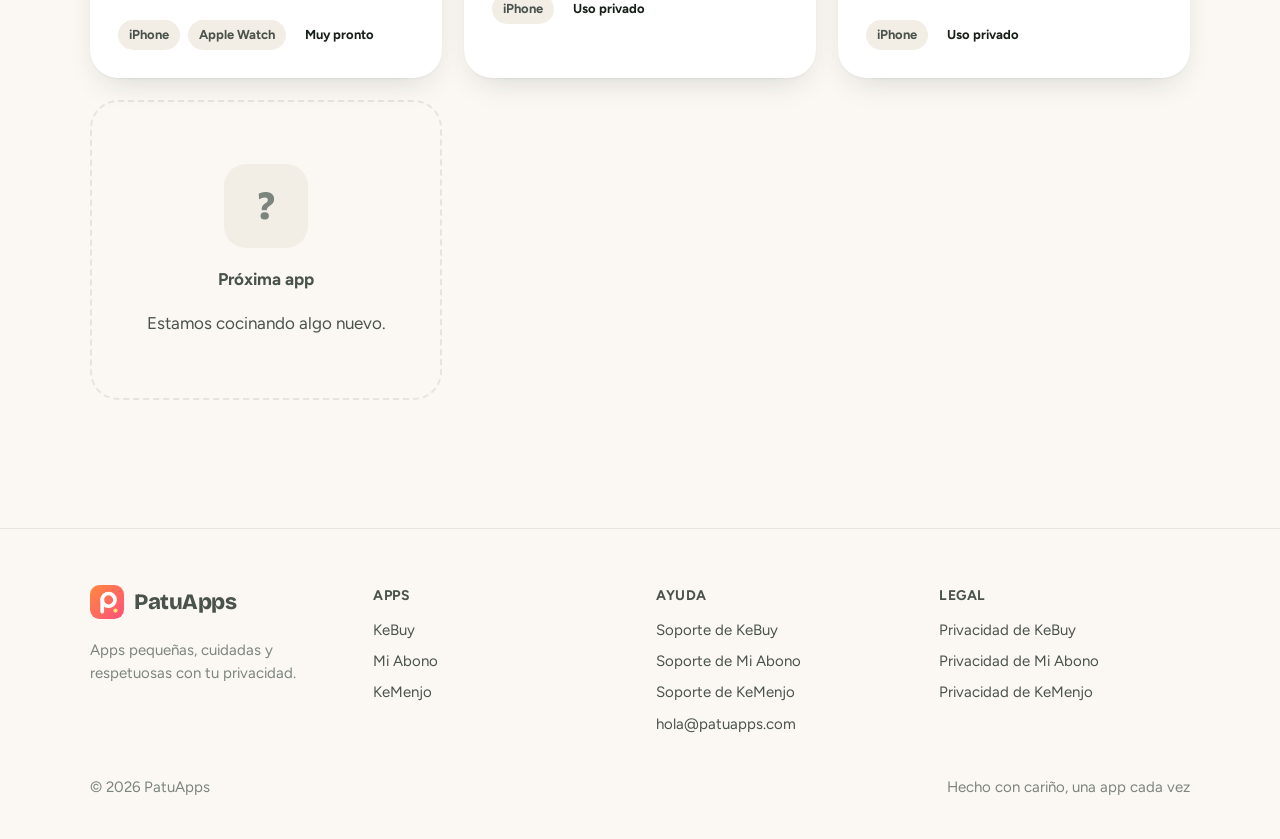
==== commit 35c97c38: "KeBuy: fotos de productos, invitaciones y notificaciones en la privacidad Co-Authored-By: Claude Opu" ====
--- a/kebuy/index.html
+++ b/kebuy/index.html
@@ -226,10 +226,10 @@
             <a class="btn" href="privacidad.html">Lee la política de privacidad</a>
           </div>
           <ul class="priv-list">
-            <li><b>🔐 Cifrado de extremo a extremo</b><span>Nombres, cantidades y notas se cifran con las claves de tu iCloud.</span></li>
+            <li><b>🔐 Cifrado de extremo a extremo</b><span>Nombres, cantidades, notas y fotos se cifran con las claves de tu iCloud.</span></li>
             <li><b>🙈 Productos privados</b><span>Se guardan en tu espacio privado y nunca se comparten.</span></li>
             <li><b>📵 Sin rastreo</b><span>Ni analíticas, ni publicidad, ni datos vendidos a nadie.</span></li>
-            <li><b>📷 La cámara, solo para escanear</b><span>El reconocimiento del código se hace en el propio iPhone.</span></li>
+            <li><b>📷 La cámara, solo cuando tú quieres</b><span>Para escanear códigos, que se leen en el propio iPhone, o para hacer la foto de un producto.</span></li>
           </ul>
         </div>
       </div>
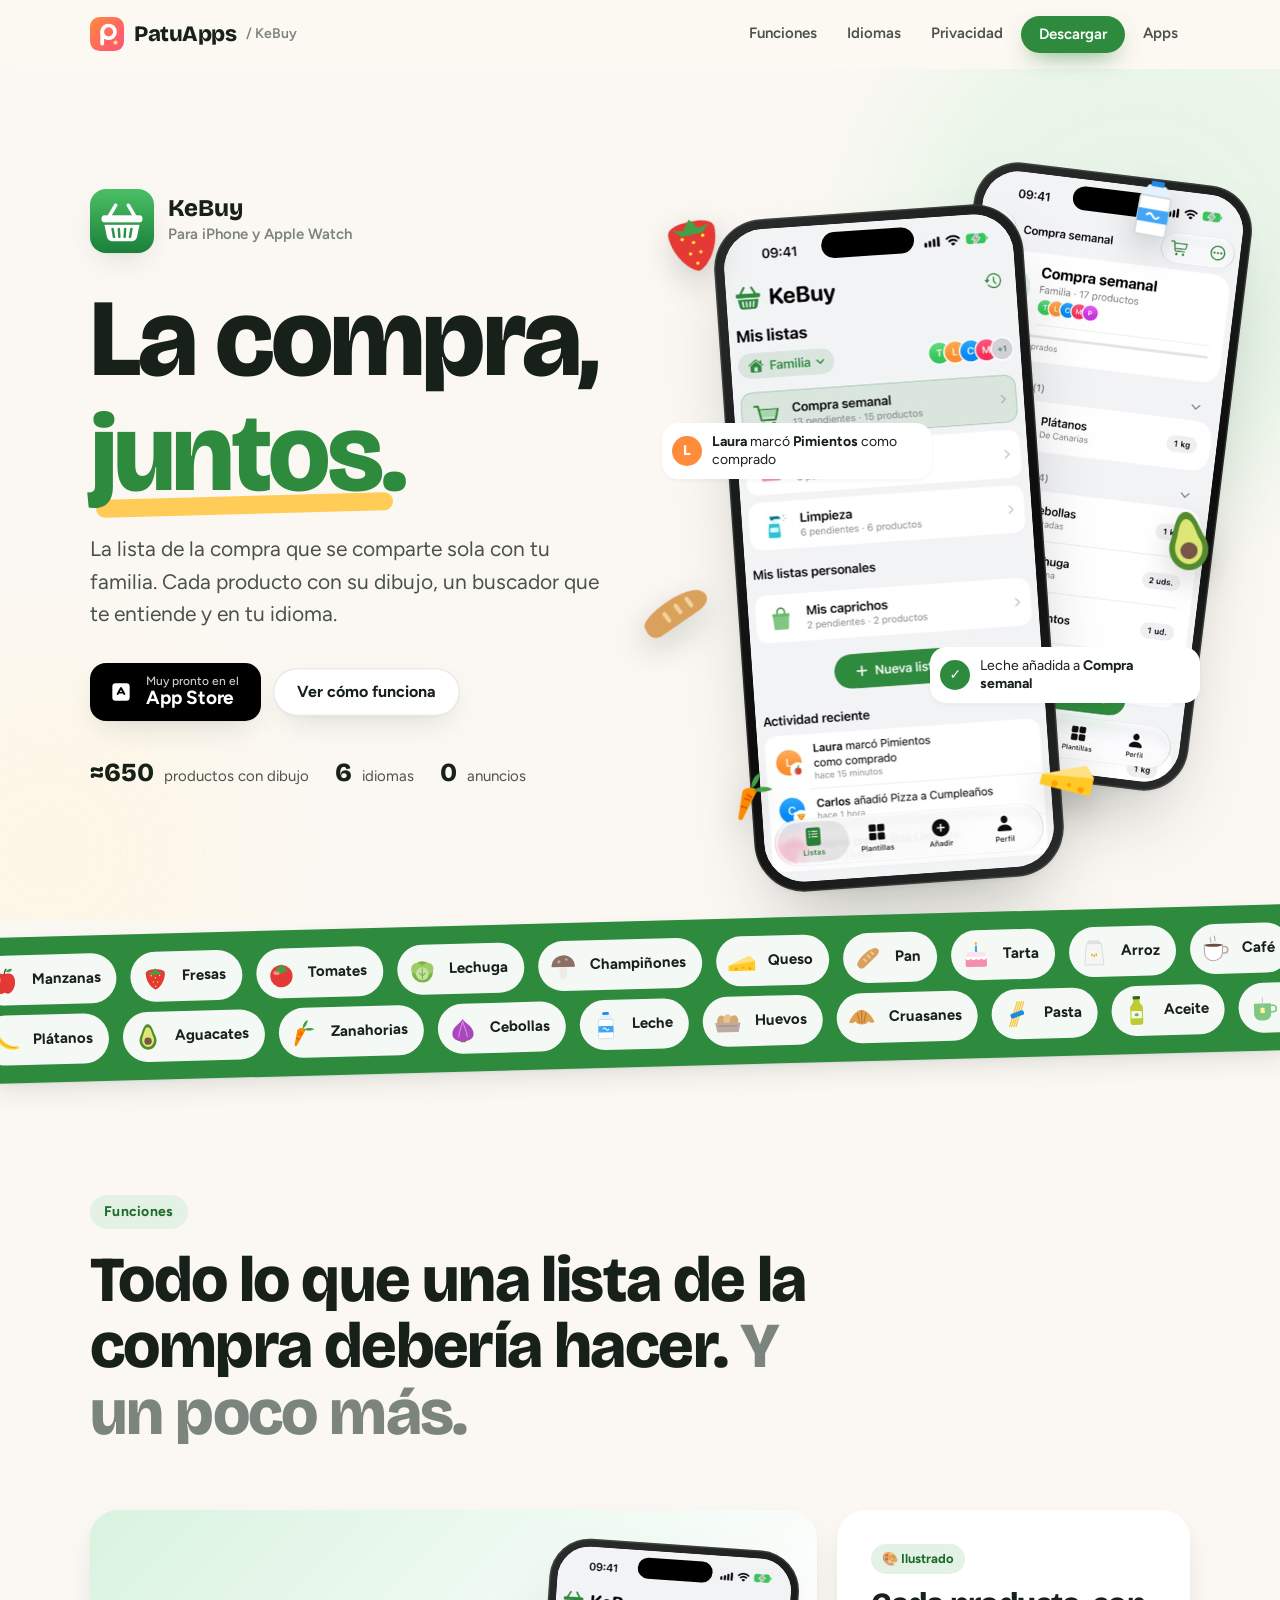
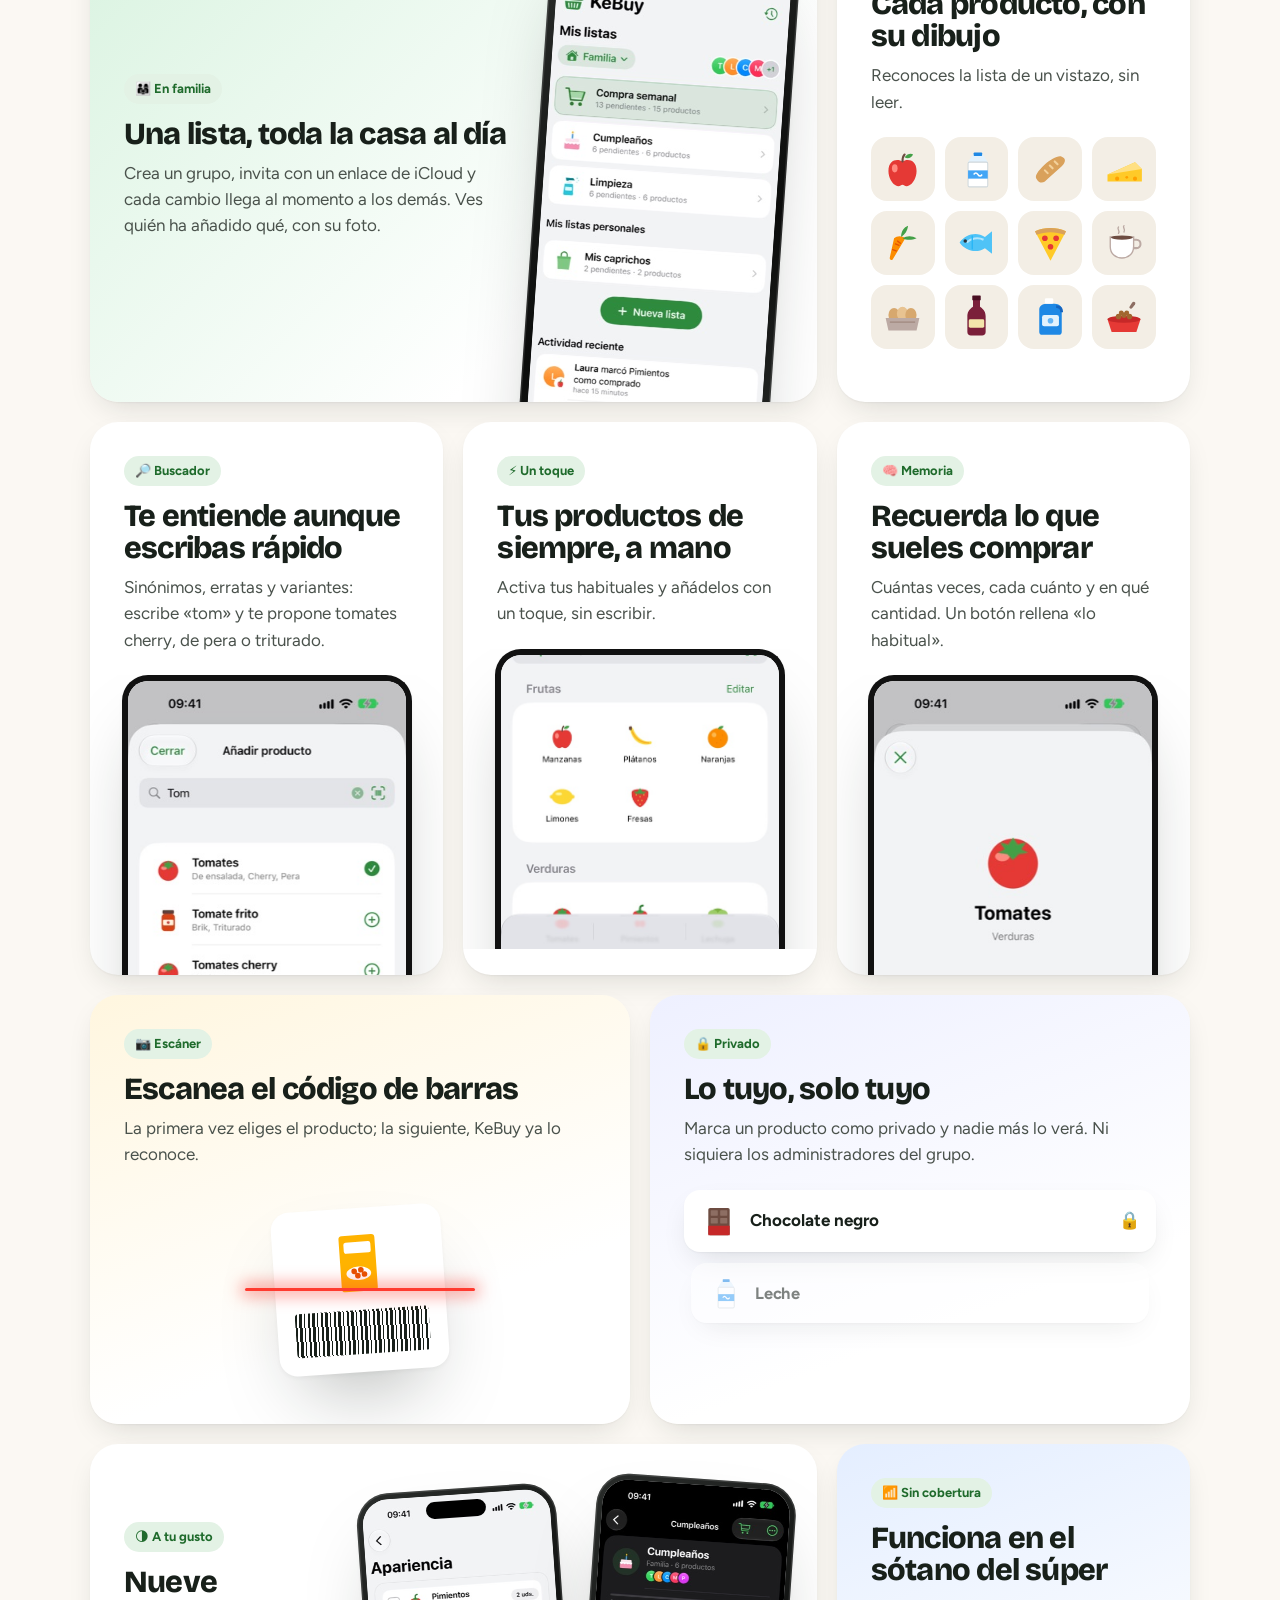
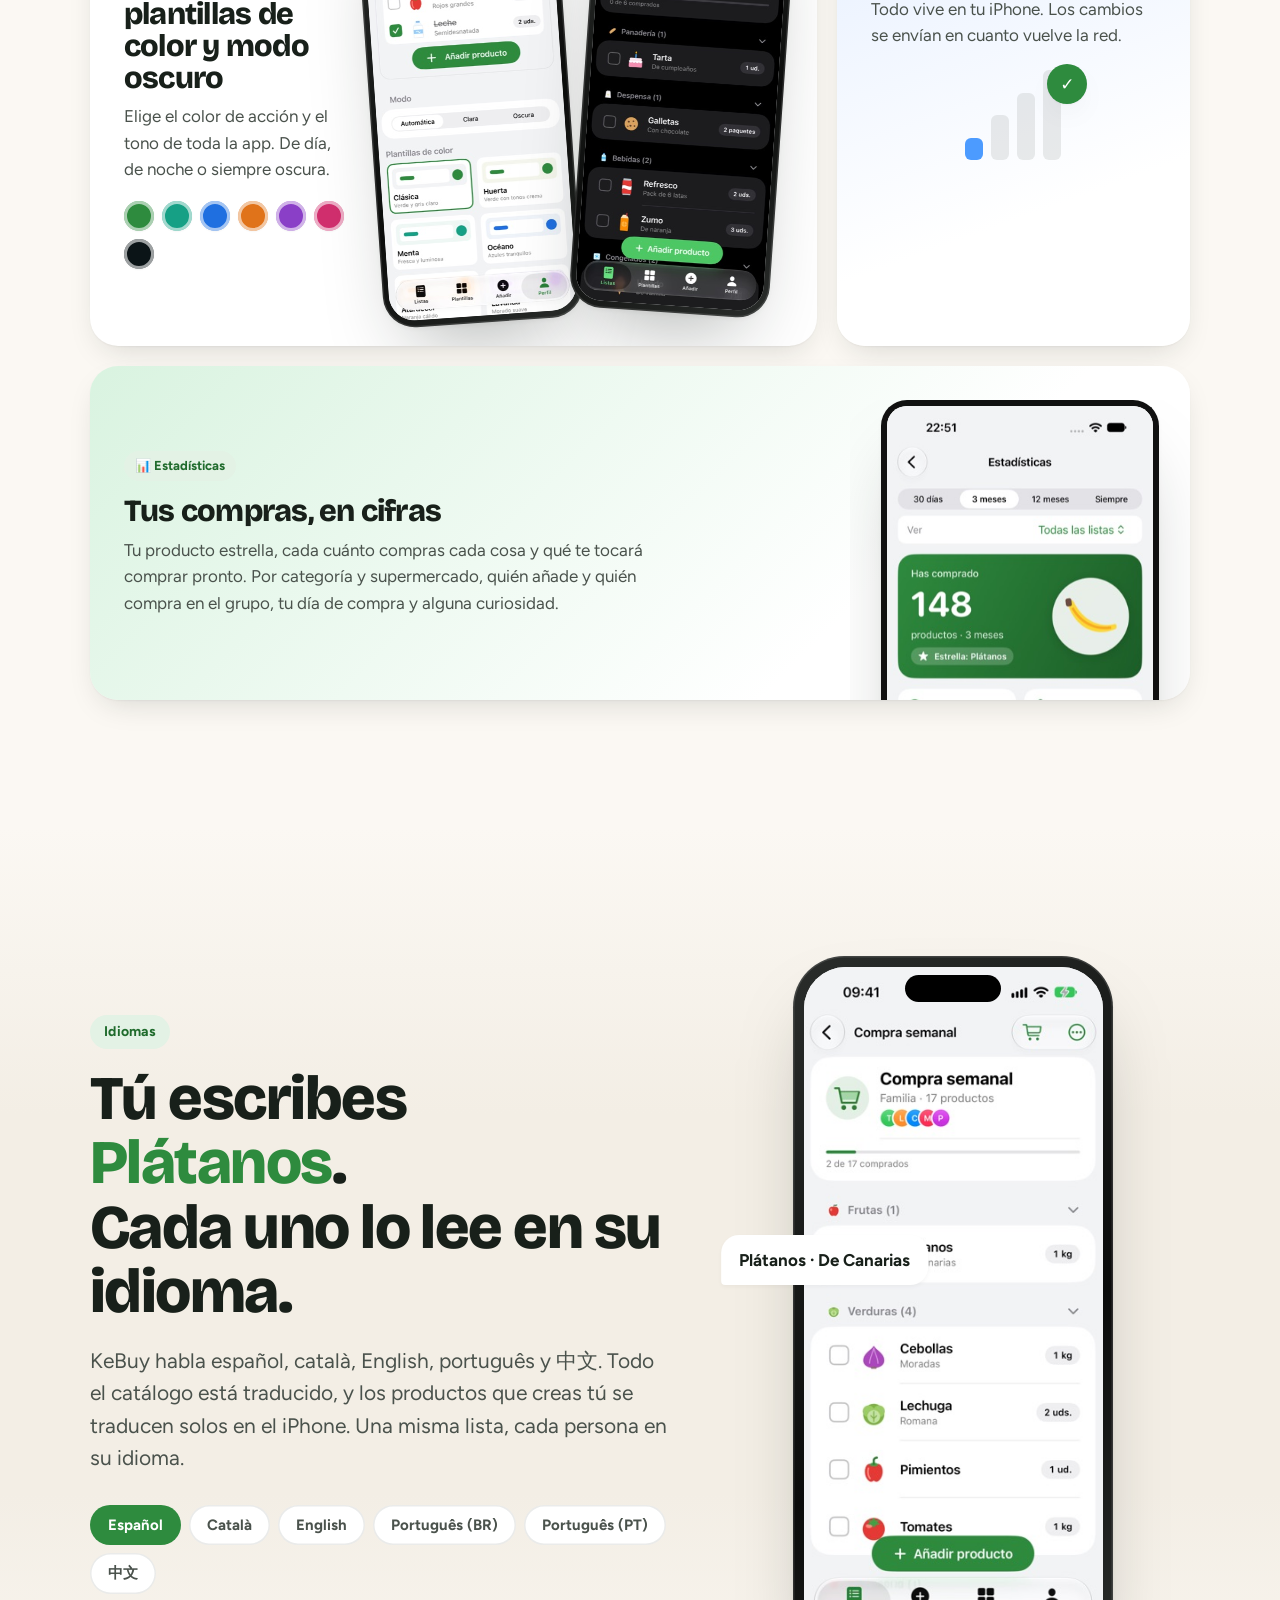
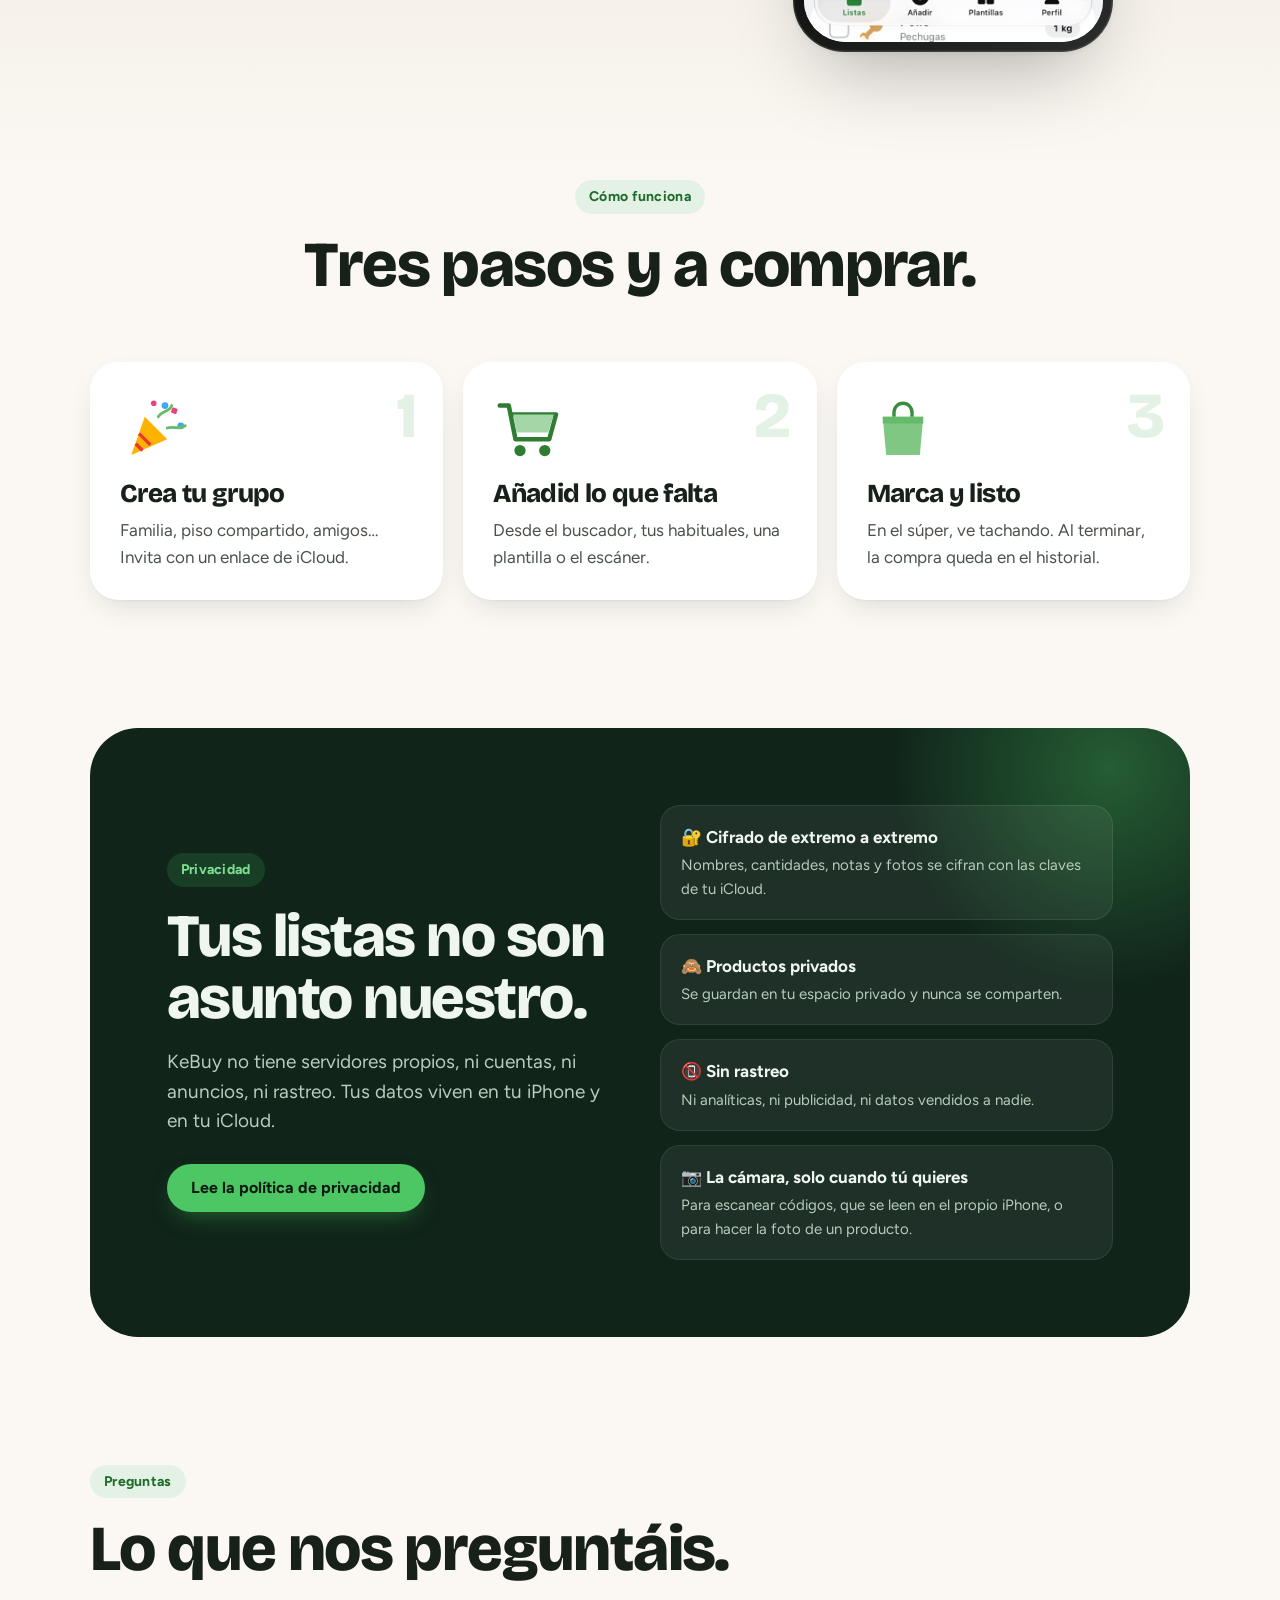
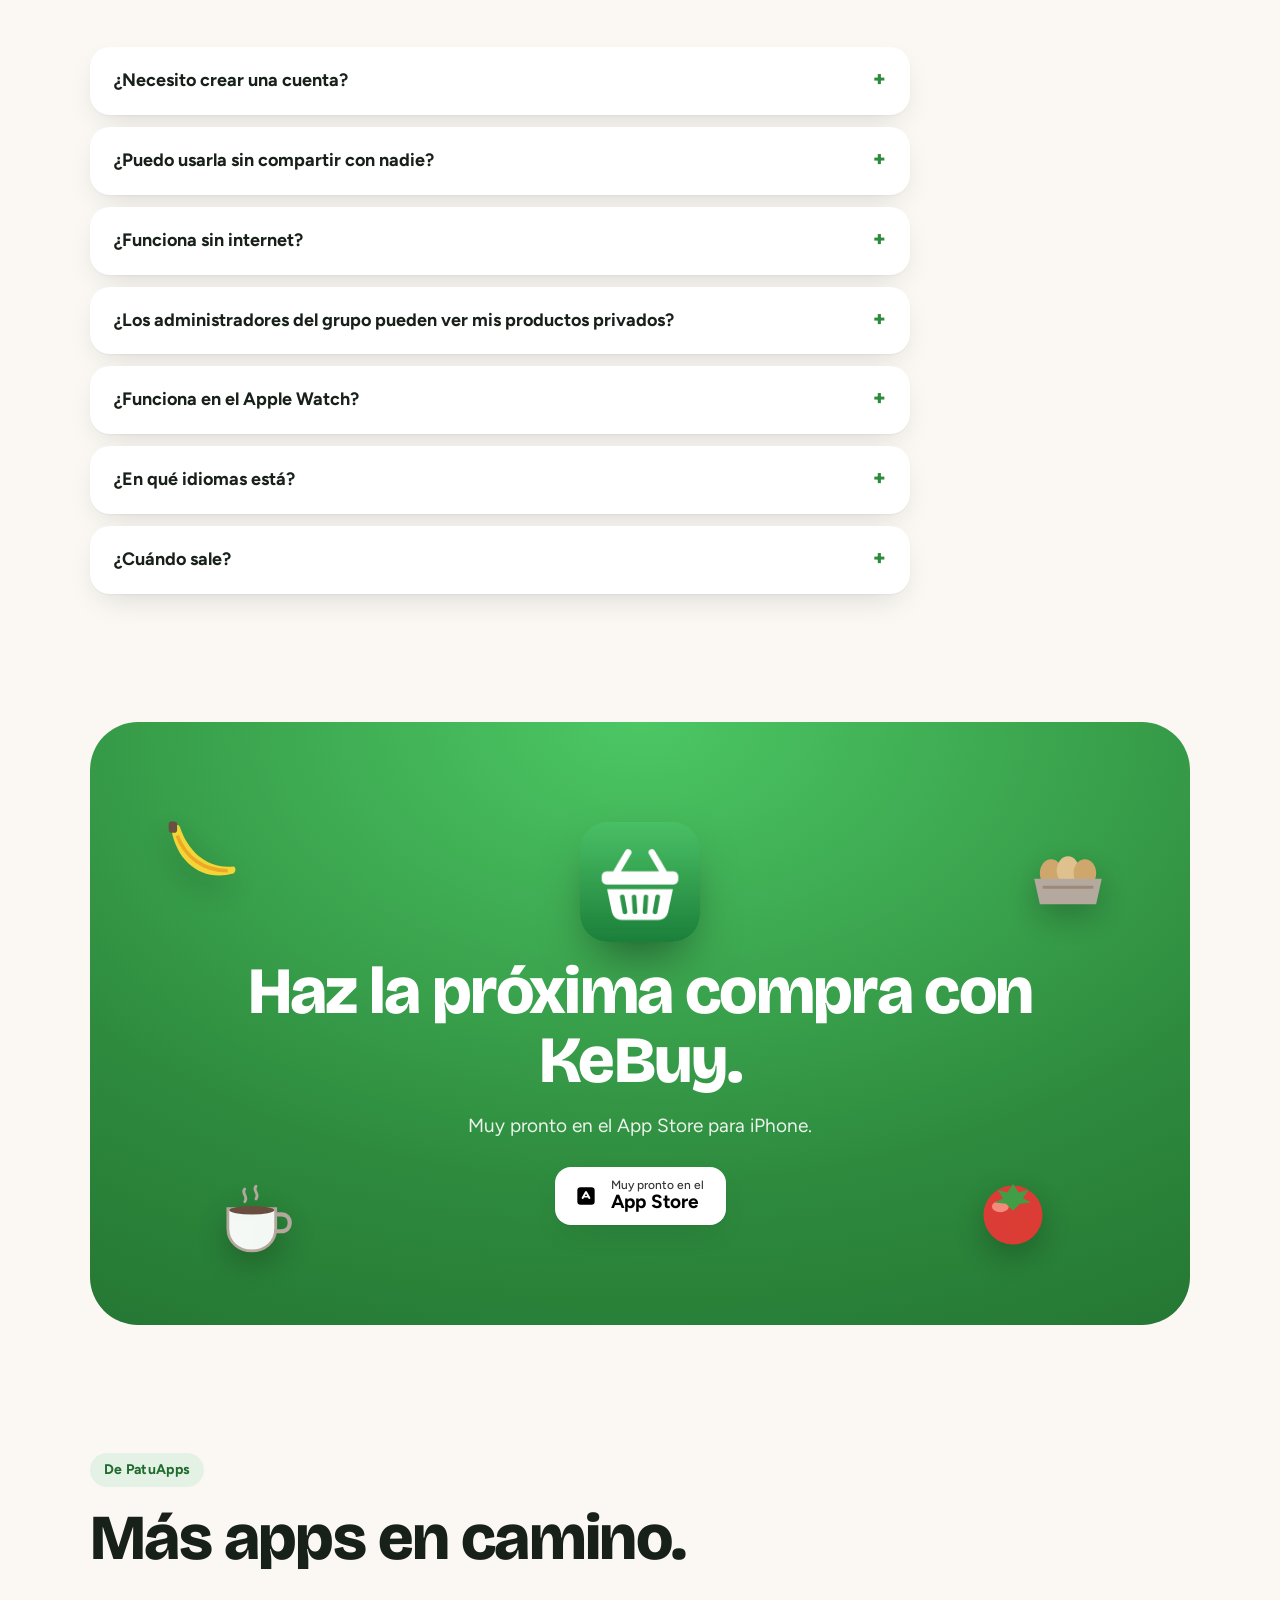
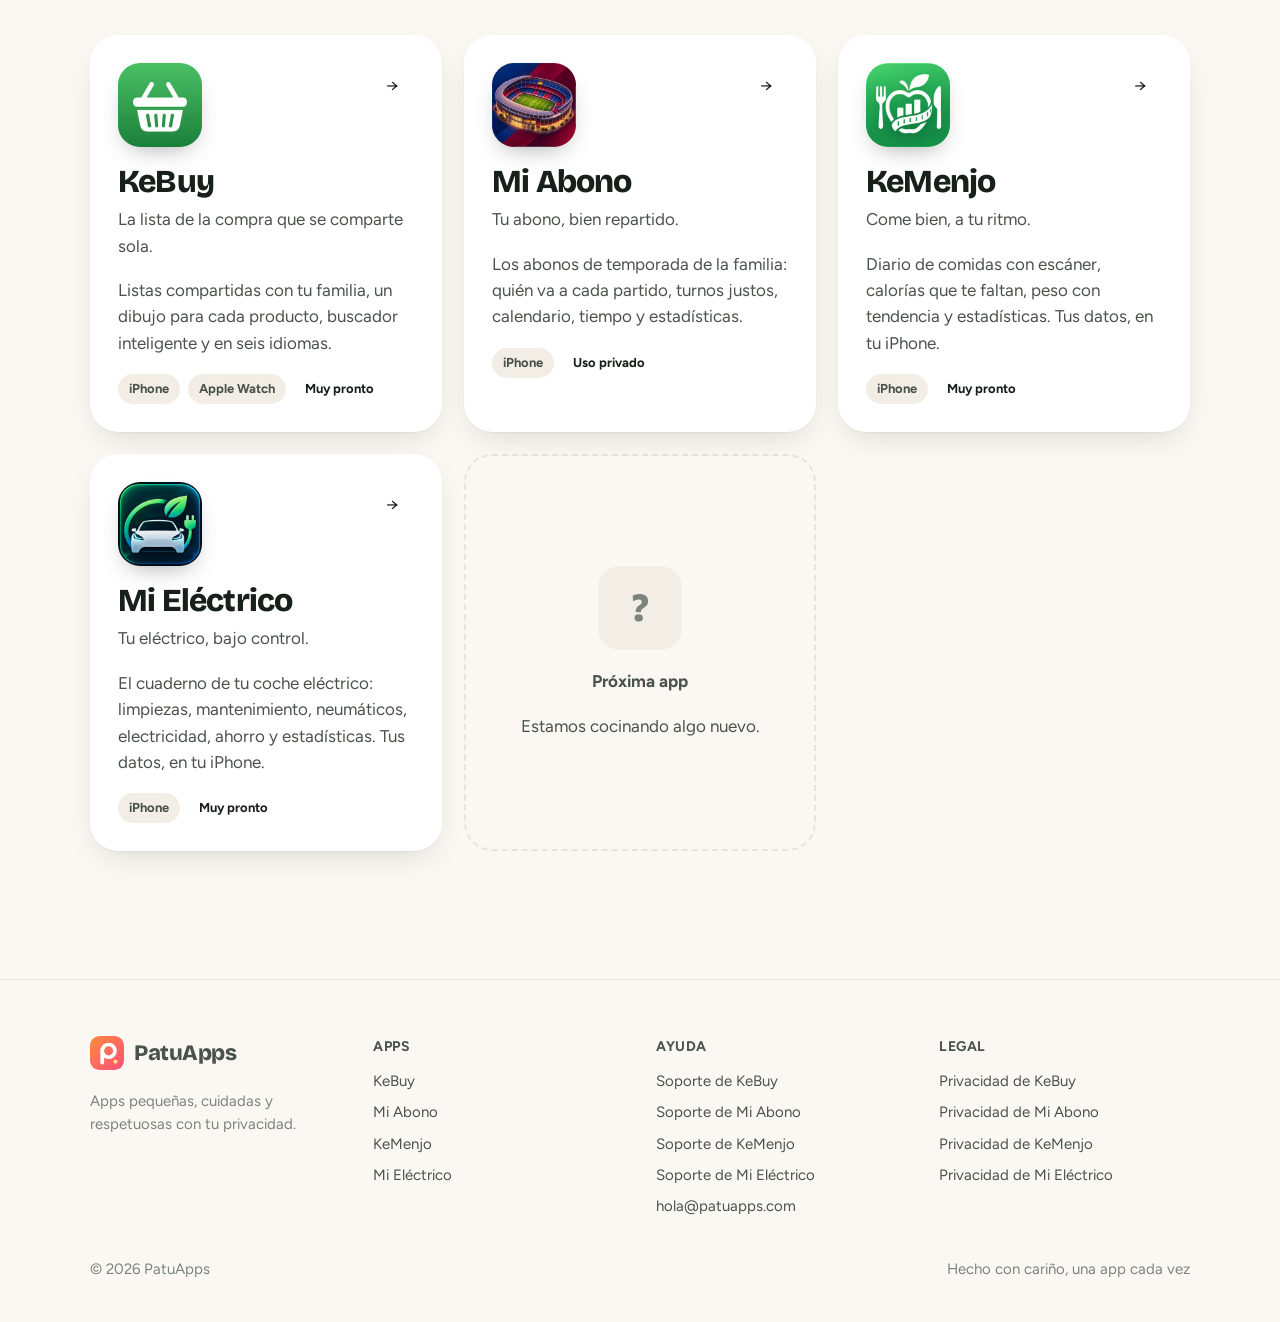
==== commit 4590223e: "KeBuy: añade la función de estadísticas Co-Authored-By: Claude Opus 5.5 <noreply@anthropic.com>" ====
--- a/kebuy/index.html
+++ b/kebuy/index.html
@@ -169,6 +169,15 @@
             </div>
             <div class="signal" aria-hidden="true"><i></i><i></i><i></i><i></i><b>✓</b></div>
           </article>
+
+          <article class="tile t-stats reveal">
+            <div class="copy">
+              <span class="tag">📊 Estadísticas</span>
+              <h3>Tus compras, en cifras</h3>
+              <p>Tu producto estrella, cada cuánto compras cada cosa y qué te tocará comprar pronto. Por categoría y supermercado, quién añade y quién compra en el grupo, tu día de compra y alguna curiosidad.</p>
+            </div>
+            <div class="shot crop"><img src="img/screens/stats.jpg" alt="Pantalla de estadísticas con el total comprado, el producto estrella y varias cifras" loading="lazy"></div>
+          </article>
         </div>
       </div>
     </section>
--- a/kebuy/kebuy.css
+++ b/kebuy/kebuy.css
@@ -89,6 +89,9 @@
   .t-scan, .t-private { grid-column: span 3; }
   .t-theme { grid-column: span 4; grid-template-columns: 1fr auto; align-items: center; }
   .t-offline { grid-column: span 2; }
+  .t-stats { grid-column: span 6; grid-template-columns: 1fr auto; align-items: end; column-gap: 32px; }
+  .t-stats .shot.crop { margin-left: 0; width: 340px; }
+  .t-stats .copy { align-self: center; max-width: 520px; }
 }
 .t-share .shot .phone { transform: rotate(4deg); }
 
@@ -121,6 +124,7 @@
 @media (max-width: 520px) { .duo .phone { --w: 150px !important; } }
 
 .t-offline { background: linear-gradient(160deg, #e4eeff, var(--surface) 70%); }
+.t-stats { background: linear-gradient(135deg, var(--kb-mint), var(--surface) 70%); }
 @media (prefers-color-scheme: dark) { :root:not([data-theme="light"]) .t-offline { background: linear-gradient(160deg, #172234, var(--surface) 70%); } }
 .signal { display: flex; align-items: flex-end; gap: 8px; height: 90px; justify-content: center; position: relative; }
 .signal i { width: 18px; border-radius: 6px; background: var(--line); }
